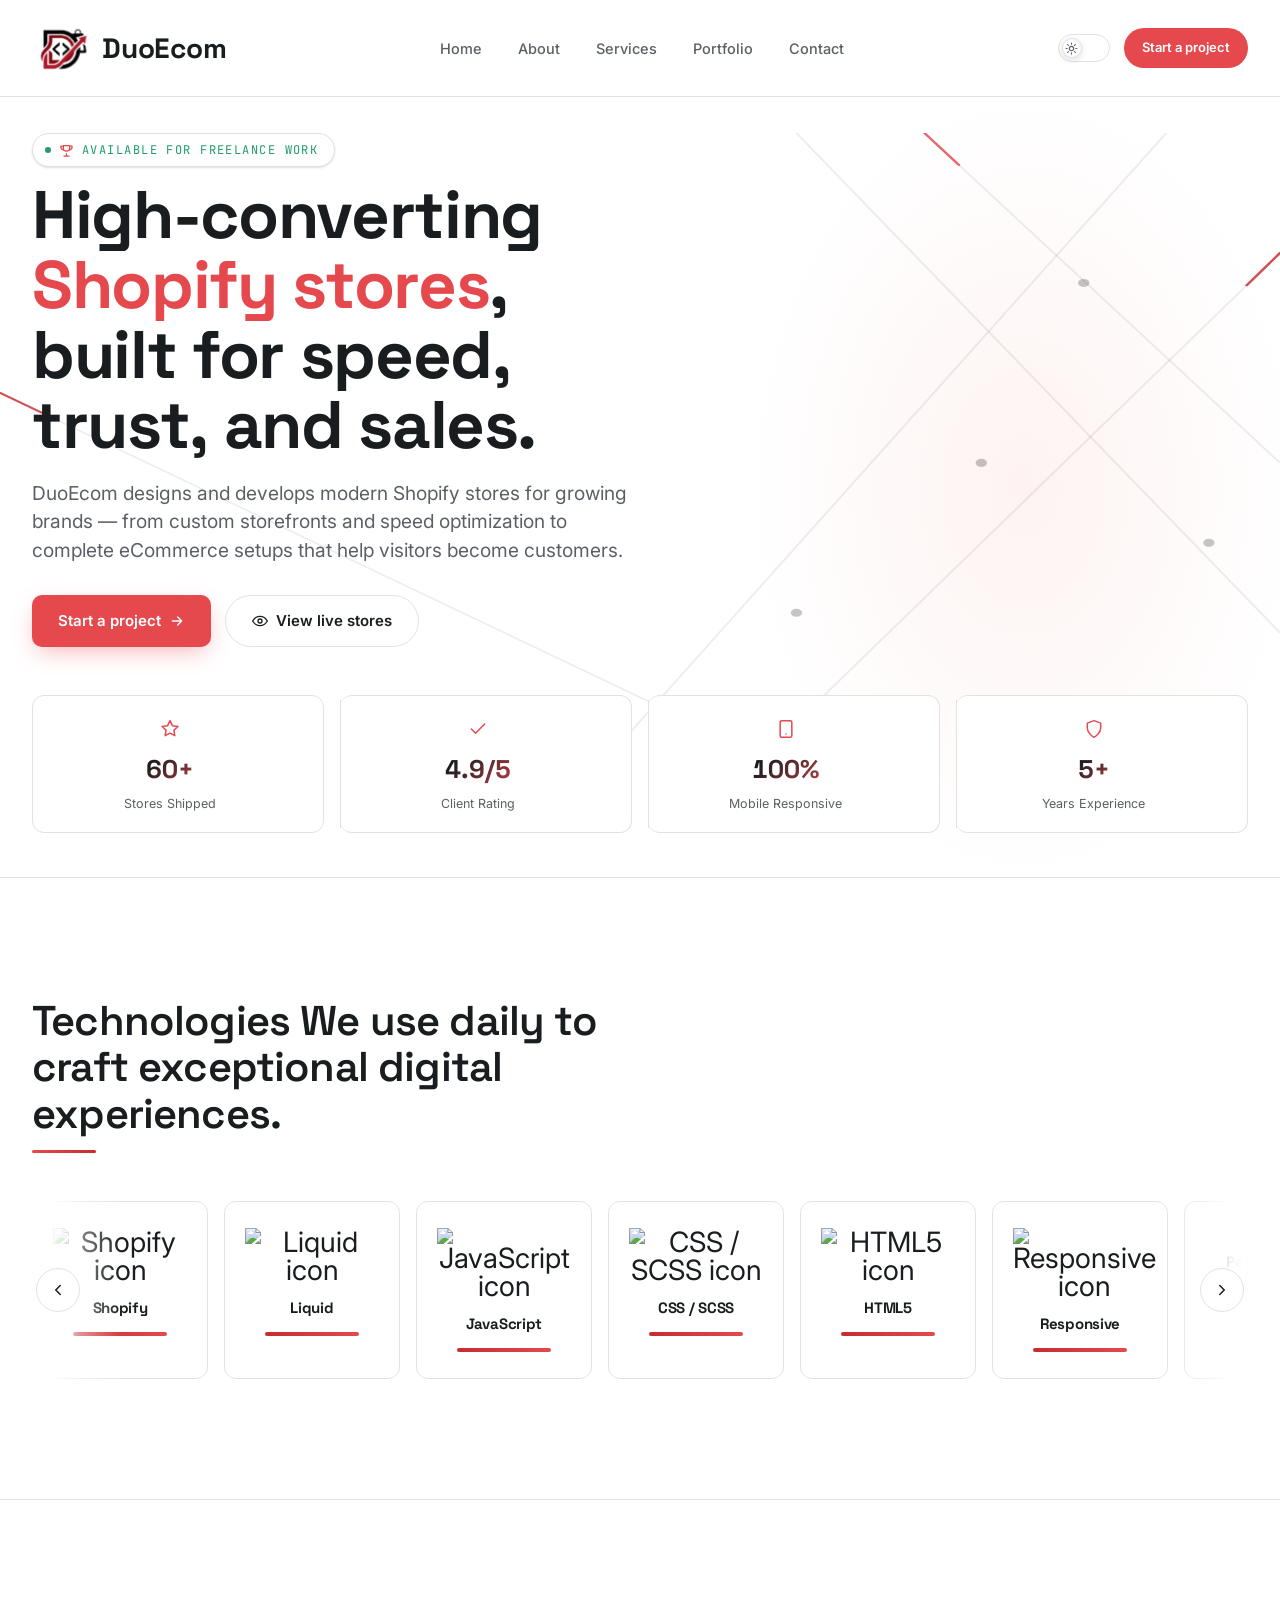
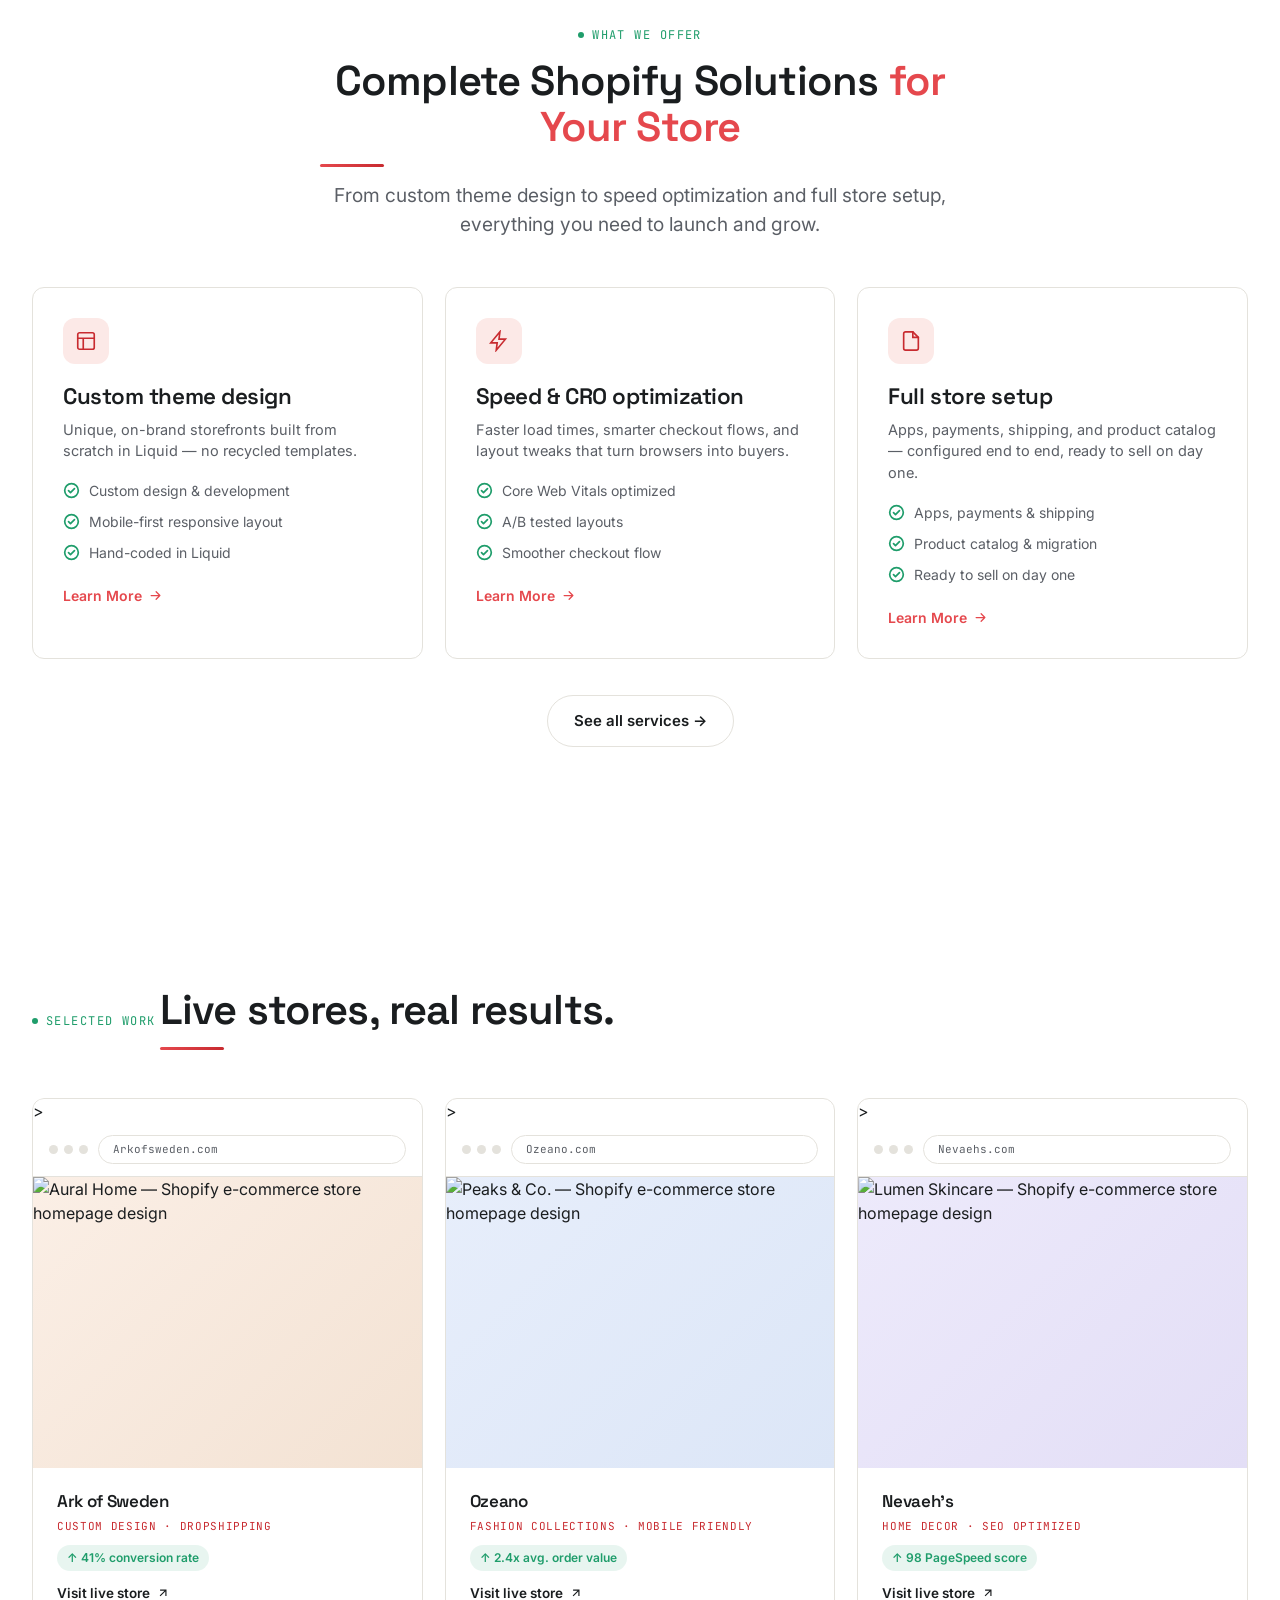
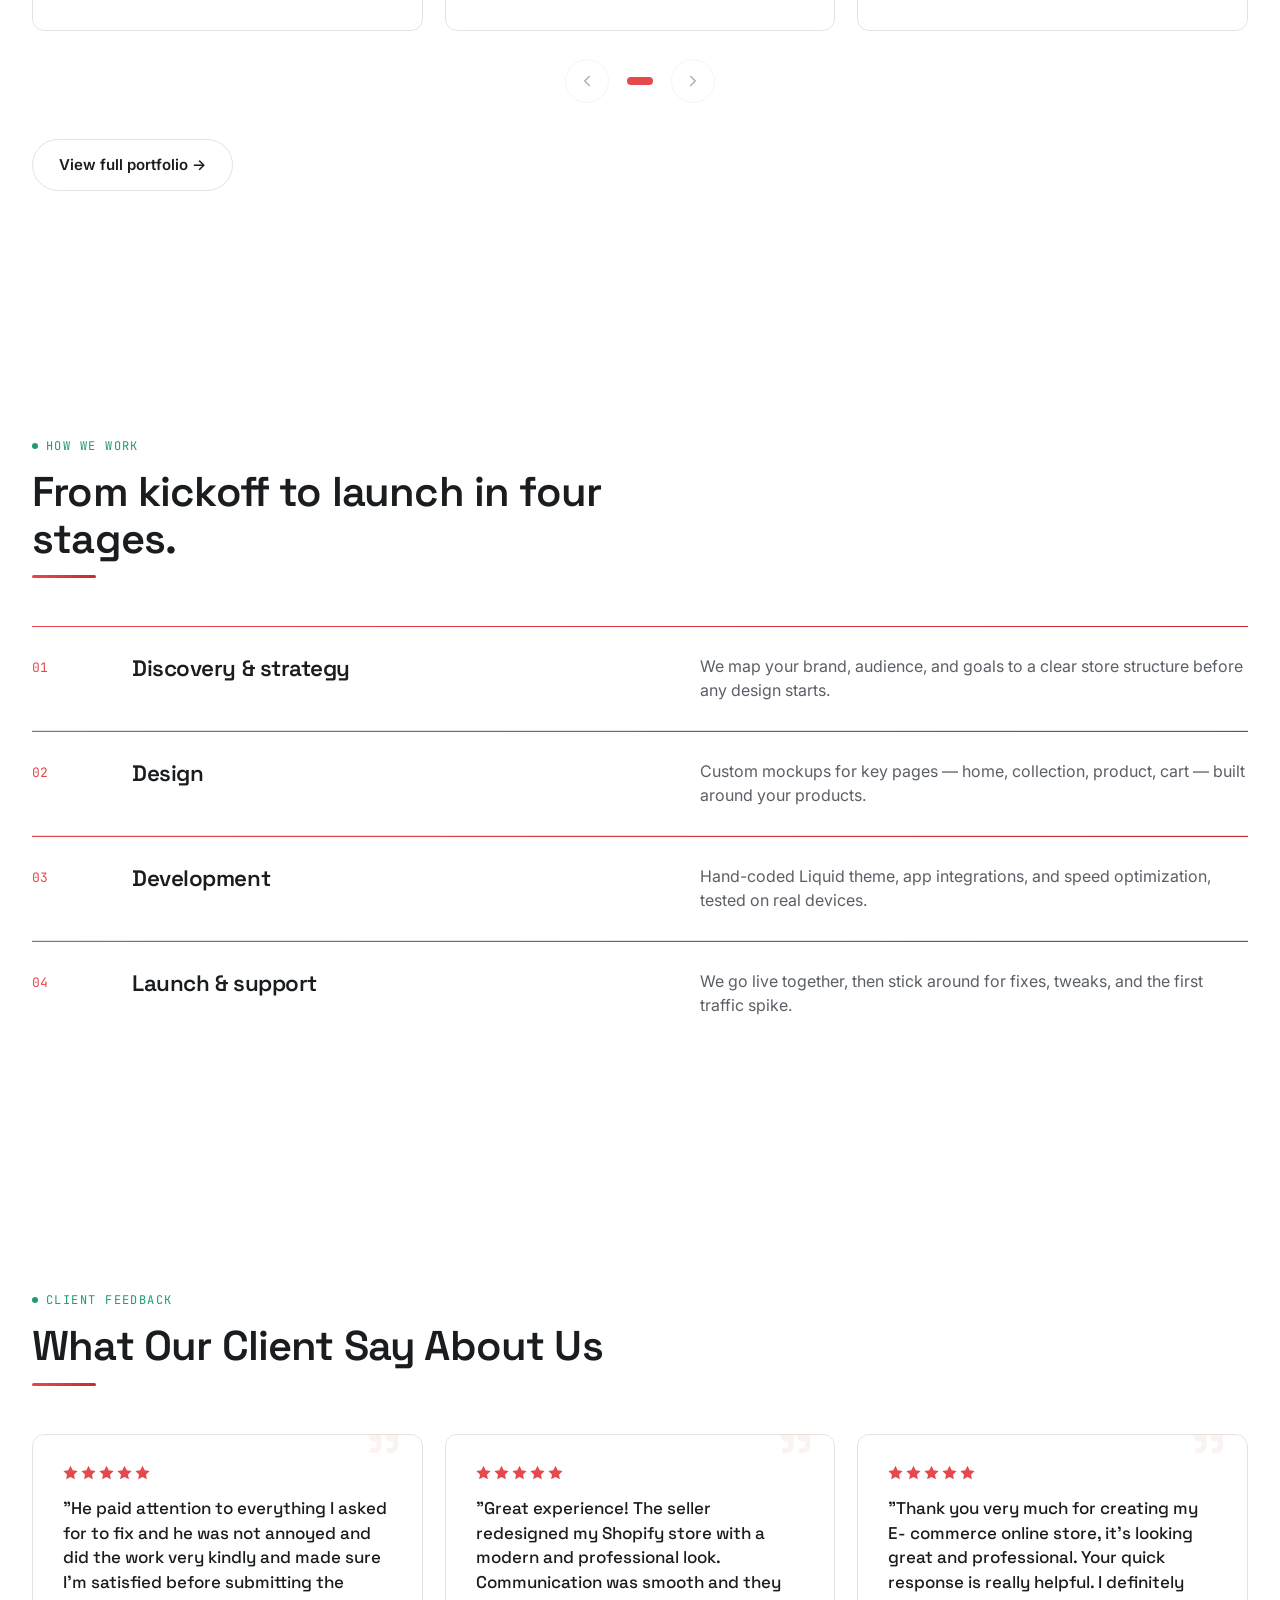
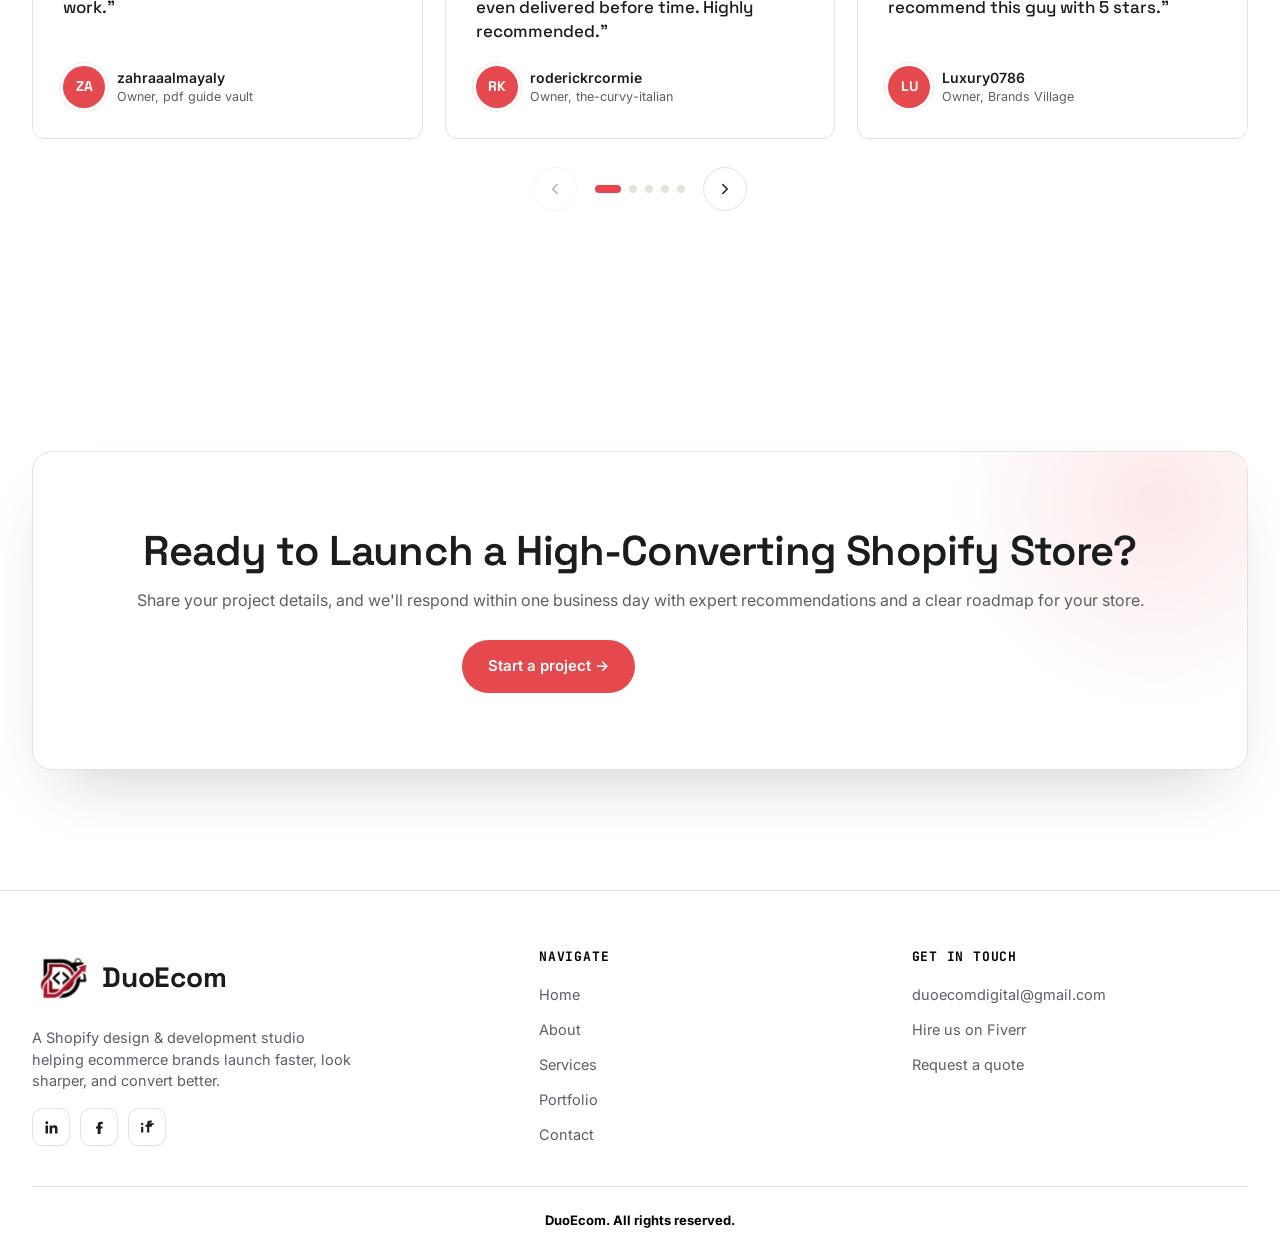
==== index.html @ fe4c4540 "first commit" ====
<!DOCTYPE html>
<html lang="en">
<head>
<meta charset="UTF-8">
<script>
(function(){
  try {
    var t = localStorage.getItem('duoecom-theme');
    if (t === 'dark') document.documentElement.setAttribute('data-theme', 'dark');
  } catch (e) {}
})();
</script>
<meta name="viewport" content="width=device-width, initial-scale=1.0">
<title>DuoEcom | Shopify Store Design &amp; Development Agency</title>
<meta name="description" content="DuoEcom is a Shopify design and development studio building high-converting ecommerce stores. Custom theme design, full store builds, migrations, and speed optimization for ambitious brands.">
<meta name="keywords" content="DuoEcom, Shopify agency, Shopify store design, Shopify development, Shopify theme design, Shopify experts, custom Shopify store, ecommerce web design">
<meta name="robots" content="index, follow">
<meta name="author" content="DuoEcom">
<link rel="canonical" href="https://duoecom.com/">

<!-- Open Graph / Facebook -->
<meta property="og:type" content="website">
<meta property="og:url" content="https://duoecom.com/">
<meta property="og:site_name" content="DuoEcom">
<meta property="og:title" content="DuoEcom | Shopify Store Design &amp; Development Agency">
<meta property="og:description" content="Custom Shopify theme design, full store builds, migrations, and speed optimization — DuoEcom builds Shopify stores that convert.">
<meta property="og:image" content="https://duoecom.com/images/og-cover.png">
<meta property="og:locale" content="en_US">

<!-- Twitter -->
<meta name="twitter:card" content="summary_large_image">
<meta name="twitter:title" content="DuoEcom | Shopify Store Design &amp; Development Agency">
<meta name="twitter:description" content="Custom Shopify theme design, full store builds, migrations, and speed optimization — DuoEcom builds Shopify stores that convert.">
<meta name="twitter:image" content="https://duoecom.com/images/og-cover.png">

<link rel="icon" type="image/png" href="./images/favicon.png">
<link rel="preconnect" href="https://fonts.googleapis.com">
<link href="https://fonts.googleapis.com/css2?family=Space+Grotesk:wght@500;600;700&family=Inter:wght@400;500;600;700&family=JetBrains+Mono:wght@400;500&display=swap" rel="stylesheet">
<link rel="stylesheet" href="./style.css">

<!-- Structured data: Organization -->
<script type="application/ld+json">
{
  "@context": "https://schema.org",
  "@type": "ProfessionalService",
  "name": "DuoEcom",
  "url": "https://duoecom.com/",
  "logo": "https://duoecom.com/images/logo1.png",
  "image": "https://duoecom.com/images/og-cover.png",
  "description": "DuoEcom is a Shopify design and development studio building high-converting ecommerce stores — custom theme design, full store builds, migrations, and speed optimization.",
  "email": "hello@duoecom.com",
  "sameAs": [
    "https://linkedin.com",
    "https://facebook.com",
    "https://fiverr.com"
  ],
  "areaServed": "Worldwide",
  "serviceType": ["Shopify theme design", "Shopify development", "Ecommerce store setup", "Shopify migration", "Conversion rate optimization"]
}
</script>
<script type="application/ld+json">
{
  "@context": "https://schema.org",
  "@type": "WebSite",
  "name": "DuoEcom",
  "url": "https://duoecom.com/"
}
</script>
</head>
<body>

<div class="scroll-progress" aria-hidden="true"></div>

<header class="site-header">
  <nav class="nav container navbar">
    <a href="index.html" class="logo">
    <img src="./images/logo1.png" alt="DuoEcom Logo" class="logo-light">
    <img src="./images/logo2.png" alt="DuoEcom Logo" class="logo-dark">
    <span>DuoEcom</span></a>
    <ul class="nav-links">
      <li><a href="index.html">Home</a></li>
      <li><a href="./pages/about.html">About</a></li>
      <li><a href="./pages/services.html">Services</a></li>
      <li><a href="./pages/portfolio.html">Portfolio</a></li>
      <li><a href="./pages/contact.html">Contact</a></li>
    </ul>
    <div class="nav-right">
      <button class="theme-toggle" aria-label="Toggle dark mode" aria-pressed="false">
        <span class="knob">
          <svg class="icon-sun" viewBox="0 0 24 24" fill="none" stroke="currentColor" stroke-width="2" stroke-linecap="round"><circle cx="12" cy="12" r="4"/><path d="M12 2v2M12 20v2M4.93 4.93l1.41 1.41M17.66 17.66l1.41 1.41M2 12h2M20 12h2M6.34 17.66l-1.41 1.41M19.07 4.93l-1.41 1.41"/></svg>
          <svg class="icon-moon" viewBox="0 0 24 24" fill="none" stroke="currentColor" stroke-width="2" stroke-linecap="round" stroke-linejoin="round"><path d="M21 12.79A9 9 0 1 1 11.21 3 7 7 0 0 0 21 12.79z"/></svg>
        </span>
      </button>
      <a href="./pages/contact.html" class="btn btn-accent btn-sm nav-cta">Start a project</a>
      <button class="nav-toggle" aria-label="Toggle menu" aria-expanded="false">
        <span></span><span></span><span></span>
      </button>
    </div>
  </nav>
</header>

<div class="mobile-menu">
  <ul>
    <li><a href="index.html">Home</a></li>
    <li><a href="./pages/about.html">About</a></li>
    <li><a href="./pages/services.html">Services</a></li>
    <li><a href="./pages/portfolio.html">Portfolio</a></li>
    <li><a href="./pages/contact.html">Contact</a></li>
  </ul>
  <a href="./pages/contact.html" class="btn btn-accent mm-cta">Start a project</a>
  <!-- <button class="theme-toggle-mobile" aria-label="Toggle dark mode" aria-pressed="false"> -->
    <!-- <svg class="icon-sun" viewBox="0 0 24 24" fill="none" stroke="currentColor" stroke-width="2" stroke-linecap="round" width="18" height="18"><circle cx="12" cy="12" r="4"/><path d="M12 2v2M12 20v2M4.93 4.93l1.41 1.41M17.66 17.66l1.41 1.41M2 12h2M20 12h2M6.34 17.66l-1.41 1.41M19.07 4.93l-1.41 1.41"/></svg> -->
    <!-- <svg class="icon-moon" viewBox="0 0 24 24" fill="none" stroke="currentColor" stroke-width="2" stroke-linecap="round" stroke-linejoin="round" width="18" height="18" style="display:none;"><path d="M21 12.79A9 9 0 1 1 11.21 3 7 7 0 0 0 21 12.79z"/></svg> -->
    <!-- <span>Dark mode</span> -->
  <!-- </button> -->
</div>

<main>

  <!-- ============ HERO ============ -->
  <section class="hero hero-center-reveal">
    <div class="hero-premium">
    <div class="hero-spotlight" aria-hidden="true"></div>
    <div class="container hero-inner">
      <div class="hero-network" aria-hidden="true">
        <svg viewBox="0 0 900 700" preserveAspectRatio="none">
          <!-- static faint grid lines -->
          <line class="net-line" x1="650" y1="0"   x2="900" y2="330" />
          <line class="net-line" x1="900" y1="120" x2="480" y2="700" />
          <line class="net-line" x1="380" y1="700" x2="820" y2="0" />
          <line class="net-line" x1="0"   y1="260" x2="650" y2="700" />
          <line class="net-line" x1="900" y1="500" x2="560" y2="0" />

          <!-- dots at a few intersections -->
          <circle class="net-dot" cx="762" cy="150" r="4" />
          <circle class="net-dot" cx="690" cy="330" r="4" />
          <circle class="net-dot" cx="560" cy="480" r="4" />
          <circle class="net-dot" cx="850" cy="410" r="4" />

          <!-- animated "running" lights, one per line -->
          <line class="net-flow net-flow-1" x1="650" y1="0"   x2="900" y2="330" />
          <line class="net-flow net-flow-2" x1="900" y1="120" x2="480" y2="700" />
          <line class="net-flow net-flow-3" x1="380" y1="700" x2="820" y2="0" />
          <line class="net-flow net-flow-4" x1="0"   y1="260" x2="650" y2="700" />
        </svg>
      </div>

      <div class="hero-grid">
        <div>
          <p class="eyebrow hero-badge hero-badge-v2">
            <svg viewBox="0 0 24 24" fill="none" stroke="var(--accent)" stroke-width="2" stroke-linecap="round" stroke-linejoin="round" width="15" height="15"><path d="M8 21h8M12 17v4M7 4h10v4a5 5 0 0 1-10 0V4z"/><path d="M7 5H4a1 1 0 0 0-1 1c0 2.5 1.5 4.5 4 4.9M17 5h3a1 1 0 0 1 1 1c0 2.5-1.5 4.5-4 4.9"/></svg>
            Available for freelance work
          </p>
          <h1 class="hero-title">High-converting <em style="font-style:normal; color:var(--accent);">Shopify stores</em>,<br>built for speed, trust, and sales.</h1>
          <p class="lead hero-description" style="margin-top:18px;">DuoEcom designs and develops modern Shopify stores for growing brands — from custom storefronts and speed optimization to complete eCommerce setups that help visitors become customers.</p>
          <div class="hero-actions hero-btns">
            <a
             href="./pages/contact.html" class="btn btn-accent btn-glow">Start a project
              <svg viewBox="0 0 24 24" fill="none" stroke="currentColor" stroke-width="2" stroke-linecap="round" stroke-linejoin="round" width="16" height="16"><path d="M5 12h14M13 6l6 6-6 6"/></svg>
            </a>
            <a
             href="./pages/portfolio.html" class="btn btn-pill-outline">
              <svg viewBox="0 0 24 24" fill="none" stroke="currentColor" stroke-width="2" stroke-linecap="round" stroke-linejoin="round" width="16" height="16"><path d="M1 12s4-7 11-7 11 7 11 7-4 7-11 7-11-7-11-7z"/><circle cx="12" cy="12" r="3"/></svg>
              View live stores
            </a>
          </div>
        </div>
      </div>

      <div class="hero-stats hero-stats-cards">
        <div class="hero-stat stat-card">
          <span class="stat-icon"><svg viewBox="0 0 24 24" fill="none" stroke="var(--accent)" stroke-width="1.8" stroke-linecap="round" stroke-linejoin="round"><path d="M12 2l2.9 6 6.6.9-4.8 4.6 1.1 6.5L12 17l-5.8 3 1.1-6.5L2.5 8.9l6.6-.9z"/></svg></span>
          <span class="num">60+</span><span class="label">Stores Shipped</span>
        </div>
        <div class="hero-stat stat-card">
          <span class="stat-icon"><svg viewBox="0 0 24 24" fill="none" stroke="var(--accent)" stroke-width="1.8" stroke-linecap="round" stroke-linejoin="round"><path d="M20 6L9 17l-5-5"/></svg></span>
          <span class="num">4.9/5</span><span class="label">Client Rating</span>
        </div>
        <div class="hero-stat stat-card">
          <span class="stat-icon"><svg viewBox="0 0 24 24" fill="none" stroke="var(--accent)" stroke-width="1.8" stroke-linecap="round" stroke-linejoin="round"><rect x="5" y="2" width="14" height="20" rx="2"/><path d="M12 18h.01"/></svg></span>
          <span class="num">100%</span><span class="label">Mobile Responsive</span>
        </div>
        <div class="hero-stat stat-card">
          <span class="stat-icon"><svg viewBox="0 0 24 24" fill="none" stroke="var(--accent)" stroke-width="1.8" stroke-linecap="round" stroke-linejoin="round"><path d="M12 22s8-4.5 8-11V5l-8-3-8 3v6c0 6.5 8 11 8 11z"/></svg></span>
          <span class="num">5+</span><span class="label">Years Experience</span>
        </div>
      </div>
    </div>
  </section>

  <!-- ============ TECH STACK ============ -->
  <section class="section container"
  >
    <div class="section-head reveal reveal-down">
      <h2>Technologies We use daily to craft exceptional digital experiences.</h2>
    </div>

    <div class="tech-marquee reveal" data-marquee>
      <div class="tech-marquee-fade tech-marquee-fade-left" aria-hidden="true"></div>
      <div class="tech-marquee-fade tech-marquee-fade-right" aria-hidden="true"></div>
      <button class="carousel-arrow tech-marquee-arrow tech-marquee-arrow-prev" data-marquee-prev type="button" aria-label="Scroll technologies left">
        <svg viewBox="0 0 24 24" fill="none" stroke="currentColor" stroke-width="2" stroke-linecap="round" stroke-linejoin="round"><path d="M15 18l-6-6 6-6"/></svg>
      </button>
      <button class="carousel-arrow tech-marquee-arrow tech-marquee-arrow-next" data-marquee-next type="button" aria-label="Scroll technologies right">
        <svg viewBox="0 0 24 24" fill="none" stroke="currentColor" stroke-width="2" stroke-linecap="round" stroke-linejoin="round"><path d="M9 18l6-6-6-6"/></svg>
      </button>
      <div class="tech-marquee-scroll" data-marquee-scroll>
      <div class="tech-marquee-track">
        <div class="tech-card">
          <div class="tech-icon">
            <img src="./images/shopify.png" alt="Shopify icon" loading="lazy">
          </div>
          <h3>Shopify</h3>
          <div class="tech-bar"></div>
        </div>
        <div class="tech-card">
          <div class="tech-icon">
            <img src="./images/liquid.png" alt="Liquid icon" loading="lazy">
          </div>
          <h3>Liquid</h3>
          <div class="tech-bar"></div>
        </div>
        <div class="tech-card">
          <div class="tech-icon">
            <img src="./images/js.png" alt="JavaScript icon" loading="lazy">
          </div>
          <h3>JavaScript</h3>
          <div class="tech-bar"></div>
        </div>
        <div class="tech-card">
          <div class="tech-icon">
            <img src="./images/css.png" alt="CSS / SCSS icon" loading="lazy">
          </div>
          <h3>CSS / SCSS</h3>
          <div class="tech-bar"></div>
        </div>
        <div class="tech-card">
          <div class="tech-icon">
            <img src="./images/html.png" alt="HTML5 icon" loading="lazy">
          </div>
          <h3>HTML5</h3>
          <div class="tech-bar"></div>
        </div>
        <div class="tech-card">
          <div class="tech-icon">
            <img src="./images/res.png" alt="Responsive icon" loading="lazy">
          </div>
          <h3>Responsive</h3>
          <div class="tech-bar"></div>
        </div>
        <div class="tech-card">
          <div class="tech-icon">
            <img src="./images/per.png" alt="Performance icon" loading="lazy">
          </div>
          <h3>Performance</h3>
          <div class="tech-bar"></div>
        </div>
        <div class="tech-card">
          <div class="tech-icon">
            <img src="./images/ui.png" alt="UX Design icon" loading="lazy">
          </div>
          <h3>UX Design</h3>
          <div class="tech-bar"></div>
        </div>
      </div>
      <div class="tech-marquee-track" aria-hidden="true">
        <div class="tech-card">
          <div class="tech-icon">
            <img src="./images/shopify.png" alt="" loading="lazy">
          </div>
          <h3>Shopify</h3>
          <div class="tech-bar"></div>
        </div>
        <div class="tech-card">
          <div class="tech-icon">
            <img src="./images/liquid.png" alt="" loading="lazy">
          </div>
          <h3>Liquid</h3>
          <div class="tech-bar"></div>
        </div>
        <div class="tech-card">
          <div class="tech-icon">
            <img src="./images/js.png" alt="" loading="lazy">
          </div>
          <h3>JavaScript</h3>
          <div class="tech-bar"></div>
        </div>
        <div class="tech-card">
          <div class="tech-icon">
            <img src="./images/css.png" alt="" loading="lazy">
          </div>
          <h3>CSS / SCSS</h3>
          <div class="tech-bar"></div>
        </div>
        <div class="tech-card">
          <div class="tech-icon">
            <img src="./images/html.png" alt="" loading="lazy">
          </div>
          <h3>HTML5</h3>
          <div class="tech-bar"></div>
        </div>
        <div class="tech-card">
          <div class="tech-icon">
            <img src="./images/res.png" alt="" loading="lazy">
          </div>
          <h3>Responsive</h3>
          <div class="tech-bar"></div>
        </div>
        <div class="tech-card">
          <div class="tech-icon">
            <img src="./images/per.png" alt="" loading="lazy">
          </div>
          <h3>Performance</h3>
          <div class="tech-bar"></div>
        </div>
        <div class="tech-card">
          <div class="tech-icon">
            <img src="./images/ui.png" alt="" loading="lazy">
          </div>
          <h3>UX Design</h3>
          <div class="tech-bar"></div>
        </div>
      </div>
      </div>
    </div>
  </section>

  <hr class="divider container">

  <!-- ============ WHAT WE OFFER ============ -->
  <section class="section container offer-section">
    <div class="section-head center reveal">
      <p class="eyebrow" style="justify-content:center;">What we offer</p>
      <h2>Complete Shopify Solutions <span style="color:var(--accent);">for Your Store</span></h2>
      <p class="lead" style="margin:14px auto 0;">From custom theme design to speed optimization and full store setup, everything you need to launch and grow.</p>
    </div>

    <div class="offer-grid">
      <div class="card offer-card reveal" style="--i:0">
        <div class="service-icon">
          <svg viewBox="0 0 24 24" fill="none" stroke-width="1.8" stroke-linecap="round"><rect x="3" y="3" width="18" height="18" rx="2"/><path d="M3 9h18M9 21V9"/></svg>
        </div>
        <h3>Custom theme design</h3>
        <p style="margin-top:8px; font-size:14.5px;">Unique, on-brand storefronts built from scratch in Liquid — no recycled templates.</p>
        <ul class="offer-checklist">
          <li><svg viewBox="0 0 20 20" fill="none" stroke="var(--success)" stroke-width="2" stroke-linecap="round" stroke-linejoin="round"><circle cx="10" cy="10" r="8"/><path d="M6.5 10.2l2.3 2.3 4.7-4.8"/></svg>Custom design &amp; development</li>
          <li><svg viewBox="0 0 20 20" fill="none" stroke="var(--success)" stroke-width="2" stroke-linecap="round" stroke-linejoin="round"><circle cx="10" cy="10" r="8"/><path d="M6.5 10.2l2.3 2.3 4.7-4.8"/></svg>Mobile-first responsive layout</li>
          <li><svg viewBox="0 0 20 20" fill="none" stroke="var(--success)" stroke-width="2" stroke-linecap="round" stroke-linejoin="round"><circle cx="10" cy="10" r="8"/><path d="M6.5 10.2l2.3 2.3 4.7-4.8"/></svg>Hand-coded in Liquid</li>
        </ul>
        <a href="./pages/services.html" class="offer-link">Learn More
          <svg viewBox="0 0 24 24" fill="none" stroke="currentColor" stroke-width="2" stroke-linecap="round" stroke-linejoin="round" width="15" height="15"><path d="M5 12h14M13 6l6 6-6 6"/></svg>
        </a>
      </div>

      <div class="card offer-card reveal" style="--i:1">
        <div class="service-icon">
          <svg viewBox="0 0 24 24" fill="none" stroke-width="1.8" stroke-linecap="round"><path d="M13 2L3 14h7l-1 8 10-12h-7l1-8z"/></svg>
        </div>
        <h3>Speed &amp; CRO optimization</h3>
        <p style="margin-top:8px; font-size:14.5px;">Faster load times, smarter checkout flows, and layout tweaks that turn browsers into buyers.</p>
        <ul class="offer-checklist">
          <li><svg viewBox="0 0 20 20" fill="none" stroke="var(--success)" stroke-width="2" stroke-linecap="round" stroke-linejoin="round"><circle cx="10" cy="10" r="8"/><path d="M6.5 10.2l2.3 2.3 4.7-4.8"/></svg>Core Web Vitals optimized</li>
          <li><svg viewBox="0 0 20 20" fill="none" stroke="var(--success)" stroke-width="2" stroke-linecap="round" stroke-linejoin="round"><circle cx="10" cy="10" r="8"/><path d="M6.5 10.2l2.3 2.3 4.7-4.8"/></svg>A/B tested layouts</li>
          <li><svg viewBox="0 0 20 20" fill="none" stroke="var(--success)" stroke-width="2" stroke-linecap="round" stroke-linejoin="round"><circle cx="10" cy="10" r="8"/><path d="M6.5 10.2l2.3 2.3 4.7-4.8"/></svg>Smoother checkout flow</li>
        </ul>
        <a href="./pages/services.html" class="offer-link">Learn More
          <svg viewBox="0 0 24 24" fill="none" stroke="currentColor" stroke-width="2" stroke-linecap="round" stroke-linejoin="round" width="15" height="15"><path d="M5 12h14M13 6l6 6-6 6"/></svg>
        </a>
      </div>

      <div class="card offer-card reveal" style="--i:2">
        <div class="service-icon">
          <svg viewBox="0 0 24 24" fill="none" stroke-width="1.8" stroke-linecap="round"><path d="M14 2H6a2 2 0 0 0-2 2v16a2 2 0 0 0 2 2h12a2 2 0 0 0 2-2V8z"/><path d="M14 2v6h6"/></svg>
        </div>
        <h3>Full store setup</h3>
        <p style="margin-top:8px; font-size:14.5px;">Apps, payments, shipping, and product catalog — configured end to end, ready to sell on day one.</p>
        <ul class="offer-checklist">
          <li><svg viewBox="0 0 20 20" fill="none" stroke="var(--success)" stroke-width="2" stroke-linecap="round" stroke-linejoin="round"><circle cx="10" cy="10" r="8"/><path d="M6.5 10.2l2.3 2.3 4.7-4.8"/></svg>Apps, payments &amp; shipping</li>
          <li><svg viewBox="0 0 20 20" fill="none" stroke="var(--success)" stroke-width="2" stroke-linecap="round" stroke-linejoin="round"><circle cx="10" cy="10" r="8"/><path d="M6.5 10.2l2.3 2.3 4.7-4.8"/></svg>Product catalog &amp; migration</li>
          <li><svg viewBox="0 0 20 20" fill="none" stroke="var(--success)" stroke-width="2" stroke-linecap="round" stroke-linejoin="round"><circle cx="10" cy="10" r="8"/><path d="M6.5 10.2l2.3 2.3 4.7-4.8"/></svg>Ready to sell on day one</li>
        </ul>
        <a href="./pages/services.html" class="offer-link">Learn More
          <svg viewBox="0 0 24 24" fill="none" stroke="currentColor" stroke-width="2" stroke-linecap="round" stroke-linejoin="round" width="15" height="15"><path d="M5 12h14M13 6l6 6-6 6"/></svg>
        </a>
      </div>
    </div>

    <div style="margin-top:36px; text-align:center;">
      <a href="./pages/services.html" class="btn btn-ghost">See all services →</a>
    </div>
  </section>

  <!-- ============ PORTFOLIO PREVIEW ============ -->
  <section class="section section-bg">
    <div class="container">
      <div class="section-head reveal">
        <p class="eyebrow">Selected work</p>
        <h2>Live stores, real results.</h2>
      </div>

      <div class="carousel" data-carousel>
        <div class="carousel-viewport" data-carousel-viewport>
          <div class="carousel-track" data-carousel-track>

            <div class="card portfolio-card carousel-slide reveal" style="--i:0">
            >
              <div class="store-frame">
                <div class="store-frame-bar">
                  <div class="store-frame-dots"><span></span><span></span><span></span></div>
                  <div class="store-frame-url">Arkofsweden.com</div>
                </div>
                <button type="button" class="store-frame-body reveal-img lightbox-trigger" style="background:linear-gradient(135deg,#FBEFE6,#F3E2D3);"
                  data-lightbox-src="./images/work1.png"
                  data-lightbox-title="Ark of Sweden"
                  data-lightbox-cat="Clothing store · Dropshipping"
                  data-lightbox-chip="↑ 41% conversion rate"
                  aria-label="Open Arkofsweden store preview">
                  <img src="./images/work1.jpg" alt="Aural Home — Shopify e-commerce store homepage design" width="800" height="500" loading="lazy" />
                  <span class="lightbox-hint">
                    <svg viewBox="0 0 24 24" fill="none" stroke="currentColor" stroke-width="2" stroke-linecap="round" stroke-linejoin="round"><path d="M15 3h6v6M9 21H3v-6M21 3l-7 7M3 21l7-7"/></svg>
                  </span>
                </button>
              </div>
              <div class="portfolio-meta">
                <div class="row"><h3 style="font-size:17px;">Ark of Sweden</h3></div>
                <p class="cat">Custom Design · Dropshipping</p>
                <span class="result-chip">↑ 41% conversion rate</span><br>
                <a href="https://arkofsweden.com/" target="_blank" rel="noopener" class="portfolio-link">Visit live store <svg viewBox="0 0 24 24" fill="none" stroke="currentColor" stroke-width="2"><path d="M7 17L17 7M7 7h10v10"/></svg></a>
              </div>
            </div>

            <div class="card portfolio-card carousel-slide reveal" style="--i:1">
            >
              <div class="store-frame">
                <div class="store-frame-bar">
                  <div class="store-frame-dots"><span></span><span></span><span></span></div>
                  <div class="store-frame-url">Ozeano.com</div>
                </div>
                <button type="button" class="store-frame-body reveal-img lightbox-trigger" style="background:linear-gradient(135deg,#E7EEFB,#DCE6F7);"
                  data-lightbox-src="./images/work2.jpg"
                  data-lightbox-title="Ozeano"
                  data-lightbox-cat="Fashion Collection · Mobile Friendly"
                  data-lightbox-chip="↑ 2.4x avg. order value"
                  aria-label="Open Ozeano store preview">
                  <img src="./images/work2.jpg" alt="Peaks & Co. — Shopify e-commerce store homepage design" width="800" height="500" loading="lazy" />
                  <span class="lightbox-hint">
                    <svg viewBox="0 0 24 24" fill="none" stroke="currentColor" stroke-width="2" stroke-linecap="round" stroke-linejoin="round"><path d="M15 3h6v6M9 21H3v-6M21 3l-7 7M3 21l7-7"/></svg>
                  </span>
                </button>
              </div>
              <div class="portfolio-meta">
                <div class="row"><h3 style="font-size:17px;">Ozeano</h3></div>
                <p class="cat">Fashion Collections · Mobile Friendly</p>
                <span class="result-chip">↑ 2.4x avg. order value</span><br>
                <a href="https://ozeano.com.au/" target="_blank" rel="noopener" class="portfolio-link">Visit live store <svg viewBox="0 0 24 24" fill="none" stroke="currentColor" stroke-width="2"><path d="M7 17L17 7M7 7h10v10"/></svg></a>
              </div>
            </div>

            <div class="card portfolio-card carousel-slide reveal" style="--i:2">
            >
              <div class="store-frame">
                <div class="store-frame-bar">
                  <div class="store-frame-dots"><span></span><span></span><span></span></div>
                  <div class="store-frame-url">Nevaehs.com</div>
                </div>
                <button type="button" class="store-frame-body reveal-img lightbox-trigger" style="background:linear-gradient(135deg,#EDEAFB,#E3DEF6);"
                  data-lightbox-src="./images/work3.png"
                  data-lightbox-title="Nevaeh's"
                  data-lightbox-cat="Home decor · SEO Optimized"
                  data-lightbox-chip="↑ 98 PageSpeed score"
                  aria-label="Open nevaehs store preview">
                  <img src="./images/work3.jpg" alt="Lumen Skincare — Shopify e-commerce store homepage design" width="800" height="500" loading="lazy" />
                  <span class="lightbox-hint">
                    <svg viewBox="0 0 24 24" fill="none" stroke="currentColor" stroke-width="2" stroke-linecap="round" stroke-linejoin="round"><path d="M15 3h6v6M9 21H3v-6M21 3l-7 7M3 21l7-7"/></svg>
                  </span>
                </button>
              </div>
              <div class="portfolio-meta">
                <div class="row"><h3 style="font-size:17px;">Nevaeh's</h3></div>
                <p class="cat">Home decor · SEO Optimized</p>
                <span class="result-chip">↑ 98 PageSpeed score</span><br>
                <a href="https://nevaehsclosetpremiumoutlet.com/" target="_blank" rel="noopener" class="portfolio-link">Visit live store <svg viewBox="0 0 24 24" fill="none" stroke="currentColor" stroke-width="2"><path d="M7 17L17 7M7 7h10v10"/></svg></a>
              </div>
            </div>

          </div>
        </div>

        <div class="carousel-controls">
          <button class="carousel-arrow" data-carousel-prev type="button" aria-label="Previous store">
            <svg viewBox="0 0 24 24" fill="none" stroke="currentColor" stroke-width="2" stroke-linecap="round" stroke-linejoin="round"><path d="M15 18l-6-6 6-6"/></svg>
          </button>
          <div class="carousel-dots" data-carousel-dots></div>
          <button class="carousel-arrow" data-carousel-next type="button" aria-label="Next store">
            <svg viewBox="0 0 24 24" fill="none" stroke="currentColor" stroke-width="2" stroke-linecap="round" stroke-linejoin="round"><path d="M9 18l6-6-6-6"/></svg>
          </button>
        </div>
      </div>

      <div style="margin-top:36px;">
        <a href="./pages/portfolio.html" class="btn btn-ghost">View full portfolio →</a>
      </div>
    </div>
  </section>

  <!-- ============ PROCESS ============ -->
  <section class="section container">
    <div class="section-head reveal">
      <p class="eyebrow">How we work</p>
      <h2>From kickoff to launch in four stages.</h2>
    </div>
    <div class="process-list reveal-group">
      <div class="process-step reveal reveal-left" style="--i:0">
        <span class="process-num">01</span>
        <h3>Discovery &amp; strategy</h3>
        <p>We map your brand, audience, and goals to a clear store structure before any design starts.</p>
      </div>
      <div class="process-step reveal reveal-right" style="--i:1">
        <span class="process-num">02</span>
        <h3>Design</h3>
        <p>Custom mockups for key pages — home, collection, product, cart — built around your products.</p>
      </div>
      <div class="process-step reveal reveal-left" style="--i:2">
        <span class="process-num">03</span>
        <h3>Development</h3>
        <p>Hand-coded Liquid theme, app integrations, and speed optimization, tested on real devices.</p>
      </div>
      <div class="process-step reveal reveal-right" style="--i:3">
        <span class="process-num">04</span>
        <h3>Launch &amp; support</h3>
        <p>We go live together, then stick around for fixes, tweaks, and the first traffic spike.</p>
      </div>
    </div>
  </section>

  <!-- ============ TESTIMONIALS ============ -->
  <section class="section section-bg">
    <div class="container">
      <div class="section-head reveal reveal-down">
        <p class="eyebrow">Client feedback</p>
        <h2>What Our Client Say About Us</h2>
      </div>

      <div class="carousel testimonial-carousel" data-carousel>
        <div class="carousel-viewport" data-carousel-viewport>
          <div class="carousel-track" data-carousel-track>

            <div class="card testimonial-card carousel-slide reveal" style="--i:0"
            >
              <div>
                <div class="stars">
                  <svg viewBox="0 0 20 20"><path d="M10 1l2.9 6 6.6.9-4.8 4.6 1.1 6.5L10 16l-5.8 3 1.1-6.5L.5 7.9l6.6-.9z"/></svg>
                  <svg viewBox="0 0 20 20"><path d="M10 1l2.9 6 6.6.9-4.8 4.6 1.1 6.5L10 16l-5.8 3 1.1-6.5L.5 7.9l6.6-.9z"/></svg>
                  <svg viewBox="0 0 20 20"><path d="M10 1l2.9 6 6.6.9-4.8 4.6 1.1 6.5L10 16l-5.8 3 1.1-6.5L.5 7.9l6.6-.9z"/></svg>
                  <svg viewBox="0 0 20 20"><path d="M10 1l2.9 6 6.6.9-4.8 4.6 1.1 6.5L10 16l-5.8 3 1.1-6.5L.5 7.9l6.6-.9z"/></svg>
                  <svg viewBox="0 0 20 20"><path d="M10 1l2.9 6 6.6.9-4.8 4.6 1.1 6.5L10 16l-5.8 3 1.1-6.5L.5 7.9l6.6-.9z"/></svg>
                </div>
                <p class="testimonial-quote">"He paid attention to everything I asked for to fix and he was not annoyed and did the work very kindly and made sure I’m satisfied before submitting the work."</p>
              </div>
              <div class="testimonial-person">
                <div class="avatar">ZA</div>
                <div><div class="name">zahraaalmayaly</div><div class="role">Owner, pdf guide vault</div></div>
              </div>
            </div>

            <div class="card testimonial-card carousel-slide reveal" style="--i:1"
            >
              <div>
                <div class="stars">
                  <svg viewBox="0 0 20 20"><path d="M10 1l2.9 6 6.6.9-4.8 4.6 1.1 6.5L10 16l-5.8 3 1.1-6.5L.5 7.9l6.6-.9z"/></svg>
                  <svg viewBox="0 0 20 20"><path d="M10 1l2.9 6 6.6.9-4.8 4.6 1.1 6.5L10 16l-5.8 3 1.1-6.5L.5 7.9l6.6-.9z"/></svg>
                  <svg viewBox="0 0 20 20"><path d="M10 1l2.9 6 6.6.9-4.8 4.6 1.1 6.5L10 16l-5.8 3 1.1-6.5L.5 7.9l6.6-.9z"/></svg>
                  <svg viewBox="0 0 20 20"><path d="M10 1l2.9 6 6.6.9-4.8 4.6 1.1 6.5L10 16l-5.8 3 1.1-6.5L.5 7.9l6.6-.9z"/></svg>
                  <svg viewBox="0 0 20 20"><path d="M10 1l2.9 6 6.6.9-4.8 4.6 1.1 6.5L10 16l-5.8 3 1.1-6.5L.5 7.9l6.6-.9z"/></svg>
                </div>
                <p class="testimonial-quote">"Great experience! The seller redesigned my Shopify store with a modern and professional look. Communication was smooth and they even delivered before time. Highly recommended."</p>
              </div>
              <div class="testimonial-person">
                <div class="avatar">RK</div>
                <div><div class="name">roderickrcormie</div><div class="role">Owner, the-curvy-italian</div></div>
              </div>
            </div>

            <div class="card testimonial-card carousel-slide reveal" style="--i:2"
            >
              <div>
                <div class="stars">
                  <svg viewBox="0 0 20 20"><path d="M10 1l2.9 6 6.6.9-4.8 4.6 1.1 6.5L10 16l-5.8 3 1.1-6.5L.5 7.9l6.6-.9z"/></svg>
                  <svg viewBox="0 0 20 20"><path d="M10 1l2.9 6 6.6.9-4.8 4.6 1.1 6.5L10 16l-5.8 3 1.1-6.5L.5 7.9l6.6-.9z"/></svg>
                  <svg viewBox="0 0 20 20"><path d="M10 1l2.9 6 6.6.9-4.8 4.6 1.1 6.5L10 16l-5.8 3 1.1-6.5L.5 7.9l6.6-.9z"/></svg>
                  <svg viewBox="0 0 20 20"><path d="M10 1l2.9 6 6.6.9-4.8 4.6 1.1 6.5L10 16l-5.8 3 1.1-6.5L.5 7.9l6.6-.9z"/></svg>
                  <svg viewBox="0 0 20 20"><path d="M10 1l2.9 6 6.6.9-4.8 4.6 1.1 6.5L10 16l-5.8 3 1.1-6.5L.5 7.9l6.6-.9z"/></svg>
                </div>
                <p class="testimonial-quote">"Thank you very much for creating my E- commerce online store, it’s looking great and professional. Your quick response is really helpful. I definitely recommend this guy with 5 stars."</p>
              </div>
              <div class="testimonial-person">
                <div class="avatar">LU</div>
                <div><div class="name">Luxury0786</div><div class="role">Owner, Brands Village</div></div>
              </div>
            </div>

            <div class="card testimonial-card carousel-slide reveal" style="--i:3">
              <div>
                <div class="stars">
                  <svg viewBox="0 0 20 20"><path d="M10 1l2.9 6 6.6.9-4.8 4.6 1.1 6.5L10 16l-5.8 3 1.1-6.5L.5 7.9l6.6-.9z"/></svg>
                  <svg viewBox="0 0 20 20"><path d="M10 1l2.9 6 6.6.9-4.8 4.6 1.1 6.5L10 16l-5.8 3 1.1-6.5L.5 7.9l6.6-.9z"/></svg>
                  <svg viewBox="0 0 20 20"><path d="M10 1l2.9 6 6.6.9-4.8 4.6 1.1 6.5L10 16l-5.8 3 1.1-6.5L.5 7.9l6.6-.9z"/></svg>
                  <svg viewBox="0 0 20 20"><path d="M10 1l2.9 6 6.6.9-4.8 4.6 1.1 6.5L10 16l-5.8 3 1.1-6.5L.5 7.9l6.6-.9z"/></svg>
                  <svg viewBox="0 0 20 20"><path d="M10 1l2.9 6 6.6.9-4.8 4.6 1.1 6.5L10 16l-5.8 3 1.1-6.5L.5 7.9l6.6-.9z"/></svg>
                </div>
                <p class="testimonial-quote">"Very professional and patient with all my revisions. The store looks exactly like the premium brands I was trying to compete with. Will definitely be back for the next project."</p>
              </div>
              <div class="testimonial-person">
                <div class="avatar">SM</div>
                <div><div class="name">sarah.mendes</div><div class="role">Owner, Coastal Home Co.</div></div>
              </div>
            </div>

            <div class="card testimonial-card carousel-slide reveal" style="--i:4">
              <div>
                <div class="stars">
                  <svg viewBox="0 0 20 20"><path d="M10 1l2.9 6 6.6.9-4.8 4.6 1.1 6.5L10 16l-5.8 3 1.1-6.5L.5 7.9l6.6-.9z"/></svg>
                  <svg viewBox="0 0 20 20"><path d="M10 1l2.9 6 6.6.9-4.8 4.6 1.1 6.5L10 16l-5.8 3 1.1-6.5L.5 7.9l6.6-.9z"/></svg>
                  <svg viewBox="0 0 20 20"><path d="M10 1l2.9 6 6.6.9-4.8 4.6 1.1 6.5L10 16l-5.8 3 1.1-6.5L.5 7.9l6.6-.9z"/></svg>
                  <svg viewBox="0 0 20 20"><path d="M10 1l2.9 6 6.6.9-4.8 4.6 1.1 6.5L10 16l-5.8 3 1.1-6.5L.5 7.9l6.6-.9z"/></svg>
                  <svg viewBox="0 0 20 20"><path d="M10 1l2.9 6 6.6.9-4.8 4.6 1.1 6.5L10 16l-5.8 3 1.1-6.5L.5 7.9l6.6-.9z"/></svg>
                </div>
                <p class="testimonial-quote">"Migrated our old theme to a custom build without losing any of our SEO rankings. Site speed improved a lot and checkout feels so much smoother now. Solid communication throughout."</p>
              </div>
              <div class="testimonial-person">
                <div class="avatar">DK</div>
                <div><div class="name">davidk_retail</div><div class="role">Founder, UrbanGear Supply</div></div>
              </div>
            </div>

            <div class="card testimonial-card carousel-slide reveal" style="--i:5">
              <div>
                <div class="stars">
                  <svg viewBox="0 0 20 20"><path d="M10 1l2.9 6 6.6.9-4.8 4.6 1.1 6.5L10 16l-5.8 3 1.1-6.5L.5 7.9l6.6-.9z"/></svg>
                  <svg viewBox="0 0 20 20"><path d="M10 1l2.9 6 6.6.9-4.8 4.6 1.1 6.5L10 16l-5.8 3 1.1-6.5L.5 7.9l6.6-.9z"/></svg>
                  <svg viewBox="0 0 20 20"><path d="M10 1l2.9 6 6.6.9-4.8 4.6 1.1 6.5L10 16l-5.8 3 1.1-6.5L.5 7.9l6.6-.9z"/></svg>
                  <svg viewBox="0 0 20 20"><path d="M10 1l2.9 6 6.6.9-4.8 4.6 1.1 6.5L10 16l-5.8 3 1.1-6.5L.5 7.9l6.6-.9z"/></svg>
                  <svg viewBox="0 0 20 20"><path d="M10 1l2.9 6 6.6.9-4.8 4.6 1.1 6.5L10 16l-5.8 3 1.1-6.5L.5 7.9l6.6-.9z"/></svg>
                </div>
                <p class="testimonial-quote">"First time working with a Shopify developer and it exceeded expectations. Clear updates at every step and delivered exactly what we discussed, on schedule. Highly recommend for any store redesign."</p>
              </div>
              <div class="testimonial-person">
                <div class="avatar">MH</div>
                <div><div class="name">mariah.hlt</div><div class="role">Owner, Bloom &amp; Wick</div></div>
              </div>
            </div>

            <div class="card testimonial-card carousel-slide reveal" style="--i:6">
              <div>
                <div class="stars">
                  <svg viewBox="0 0 20 20"><path d="M10 1l2.9 6 6.6.9-4.8 4.6 1.1 6.5L10 16l-5.8 3 1.1-6.5L.5 7.9l6.6-.9z"/></svg>
                  <svg viewBox="0 0 20 20"><path d="M10 1l2.9 6 6.6.9-4.8 4.6 1.1 6.5L10 16l-5.8 3 1.1-6.5L.5 7.9l6.6-.9z"/></svg>
                  <svg viewBox="0 0 20 20"><path d="M10 1l2.9 6 6.6.9-4.8 4.6 1.1 6.5L10 16l-5.8 3 1.1-6.5L.5 7.9l6.6-.9z"/></svg>
                  <svg viewBox="0 0 20 20"><path d="M10 1l2.9 6 6.6.9-4.8 4.6 1.1 6.5L10 16l-5.8 3 1.1-6.5L.5 7.9l6.6-.9z"/></svg>
                  <svg viewBox="0 0 20 20"><path d="M10 1l2.9 6 6.6.9-4.8 4.6 1.1 6.5L10 16l-5.8 3 1.1-6.5L.5 7.9l6.6-.9z"/></svg>
                </div>
                <p class="testimonial-quote">"Great attention to detail on mobile responsiveness, which our old store was really lacking. Sales from mobile traffic have visibly picked up since launch. Would hire again."</p>
              </div>
              <div class="testimonial-person">
                <div class="avatar">JT</div>
                <div><div class="name">jtan.commerce</div><div class="role">Owner, Nordic Kitchenware</div></div>
              </div>
            </div>

          </div>
        </div>

        <div class="carousel-controls">
          <button class="carousel-arrow" data-carousel-prev type="button" aria-label="Previous testimonial">
            <svg viewBox="0 0 24 24" fill="none" stroke="currentColor" stroke-width="2" stroke-linecap="round" stroke-linejoin="round"><path d="M15 18l-6-6 6-6"/></svg>
          </button>
          <div class="carousel-dots" data-carousel-dots></div>
          <button class="carousel-arrow" data-carousel-next type="button" aria-label="Next testimonial">
            <svg viewBox="0 0 24 24" fill="none" stroke="currentColor" stroke-width="2" stroke-linecap="round" stroke-linejoin="round"><path d="M9 18l6-6-6-6"/></svg>
          </button>
        </div>
      </div>
    </div>
  </section>

  <!-- ============ CTA ============ -->
  <section class="section container">
    <div class="cta-band reveal reveal-down">
      <h2>Ready to Launch a High-Converting Shopify Store?</h2>
      <p>Share your project details, and we'll respond within one business day with expert recommendations and a clear roadmap for your store.</p>
      <div class="btn-row">
        <a
        href="./pages/contact.html" class="btn btn-accent">Start a project →</a>
        <a
         href="./pages/portfolio.html" class="btn btn-ghost" style="border-color:rgba(255,255,255,.3); color:#fff;">View live stores</a>
      </div>
    </div>
  </section>

</main>

<footer class="site-footer">
  <div class="container"
  >
    <div class="footer-top">
      <div class="footer-brand">
      <a href="index.html" class="logo">
    <img src="./images/logo1.png" alt="DuoEcom Logo" class="logo-light">
    <img src="./images/logo2.png" alt="DuoEcom Logo" class="logo-dark">
    <span>DuoEcom</span></a>
        <p>A Shopify design &amp; development studio helping ecommerce brands launch faster, look sharper, and convert better.</p>
        <div class="social-row">
          <a href="https://www.linkedin.com/in/aliyan-yousaf/" target="_blank" rel="noopener" class="social-btn" aria-label="LinkedIn">
            <svg viewBox="0 0 24 24" fill="var(--ink)"><path d="M20.45 20.45h-3.56v-5.57c0-1.33-.02-3.04-1.85-3.04-1.85 0-2.14 1.45-2.14 2.94v5.67H9.34V9h3.41v1.56h.05c.48-.9 1.64-1.85 3.38-1.85 3.61 0 4.28 2.38 4.28 5.47v6.27zM5.34 7.43a2.07 2.07 0 1 1 0-4.14 2.07 2.07 0 0 1 0 4.14zM7.12 20.45H3.56V9h3.56v11.45z"/></svg>
          </a>
          <a href="https://facebook.com" target="_blank" rel="noopener" class="social-btn" aria-label="Facebook">
            <svg viewBox="0 0 24 24" fill="var(--ink)"><path d="M13.5 21v-7.5h2.5l.5-3h-3V8.5c0-.87.24-1.5 1.5-1.5h1.6V4.2C15.8 4.1 14.7 4 13.5 4 11 4 9.5 5.5 9.5 8.2v2.3H7v3h2.5V21h4z"/></svg>
          </a>
          <a href="https://www.fiverr.com/aliyanyy77" target="_blank" rel="noopener" class="social-btn" aria-label="Fiverr">
            <svg viewBox="0 0 24 24" fill="var(--ink)"><path d="M21 8h-6V6.5A1.5 1.5 0 0 1 16.5 5H18V2h-2.2A4.3 4.3 0 0 0 11.5 6.3V8H9v3h2.5v8h3v-8H18l.7-3h-3.7V6.5A.5.5 0 0 1 15.5 6H17v0h4zM3 11h3v8H3z"/><circle cx="4.5" cy="7" r="1.7"/></svg>
          </a>
        </div>
      </div>
      <div class="footer-col">
        <h4 class="navig">Navigate</h4>
        <ul>
          <li><a href="index.html">Home</a></li>
          <li><a href="./pages/about.html">About</a></li>
          <li><a href="./pages/services.html">Services</a></li>
          <li><a href="./pages/portfolio.html">Portfolio</a></li>
          <li><a href="./pages/contact.html">Contact</a></li>
        </ul>
      </div>
      <div class="footer-col">
        <h4 class="navigg">Get in touch</h4>
        <ul>
          <li><a href="mailto:duoecomdigital@gmail.com">duoecomdigital@gmail.com</a></li>
          <li><a href="https://www.fiverr.com/aliyanyy77" target="_blank" rel="noopener">Hire us on Fiverr</a></li>
          <li><a href="./pages/contact.html">Request a quote</a></li>
        </ul>
      </div>
    </div>
    <div class="footer-bottom">
      <span class="rights">DuoEcom. All rights reserved.</span>
      <!-- <span>Build by Aliyan.</span> -->
    </div>
  </div>
</footer>

<!-- ============ PORTFOLIO LIGHTBOX ============ -->
<div class="lightbox" data-lightbox aria-hidden="true">
  <div class="lightbox-backdrop" data-lightbox-close></div>
  <div class="lightbox-dialog" role="dialog" aria-modal="true" aria-label="Store preview">
    <button type="button" class="lightbox-close" data-lightbox-close aria-label="Close preview">
      <svg viewBox="0 0 24 24" fill="none" stroke="currentColor" stroke-width="2" stroke-linecap="round" stroke-linejoin="round"><path d="M18 6L6 18M6 6l12 12"/></svg>
    </button>
    <div class="lightbox-media">
      <img data-lightbox-img src="" alt="">
    </div>
    <div class="lightbox-info">
      <h3 data-lightbox-title></h3>
      <p class="cat" data-lightbox-cat></p>
      <span class="result-chip" data-lightbox-chip></span>
    </div>
  </div>
</div>

<script src="https://cdnjs.cloudflare.com/ajax/libs/gsap/3.12.5/gsap.min.js" defer></script>
<script src="https://cdnjs.cloudflare.com/ajax/libs/gsap/3.12.5/ScrollTrigger.min.js" defer></script>
<script src="main.js" defer></script>
</body>
</html>
---- style.css ----
/* ==========================================================================
   DuoEcom — Shopify Design & Development Agency
   Design tokens
   ========================================================================== */
:root {
  /* Color — light (default) */
  --bg:           #ffffff;
  --bg-soft:      #FFFFFF;
  --surface:      #FFFFFF;
  --accent-tint:  #FCE9E7;
  --ink:          #1A1D1F;
  --ink-soft:     #5B5F66;
  --line:         #E4E2DC;
  --accent:       #E5484D;
  --accent-dark:  #C82B30;
  --accent-ink:   #FFFFFF;
  --success:      #1F9D6B;
  --shadow-soft:  rgba(26,29,31,.14);
  --shadow-strong: rgba(26,29,31,.22);

  /* Hero network graphic — theme-aware line/dot colors */
  --net-line-color: rgba(26,29,31,.08);
  --net-dot-color:  rgba(26,29,31,.25);

  /* Type */
  --font-display: "Space Grotesk", "Helvetica Neue", Arial, sans-serif;
  --font-body:    "Inter", "Helvetica Neue", Arial, sans-serif;
  --font-mono:    "JetBrains Mono", "Courier New", monospace;

  /* Scale */
  --container: 1180px;
  --radius-sm: 6px;
  --radius-md: 12px;
  --radius-lg: 20px;

  /* Motion */
  --ease: cubic-bezier(.16,.84,.44,1);
  --ease-spring: cubic-bezier(.34,1.56,.64,1);
}

/* Dark theme overrides */
[data-theme="dark"] {
  --bg:           #14161A;
  --bg-soft:      #1B1E23;
  --surface:      #1F2228;
  --accent-tint:  #3A2222;
  --ink:          #F2F1ED;
  --ink-soft:     #9A9DA4;
  --line:         #2D3038;
  --accent:       #FF6B6F;
  --accent-dark:  #FF9A9D;
  --accent-ink:   #14161A;
  --success:      #36C98C;
  --shadow-soft:  rgba(0,0,0,.45);
  --shadow-strong: rgba(0,0,0,.6);

  --net-line-color: rgba(255,255,255,.10);
  --net-dot-color:  rgba(255,255,255,.35);
}

[data-theme="dark"] .site-header { background: rgba(20,22,26,.82); }
[data-theme="dark"] .btn-primary { background: var(--accent); color: var(--accent-ink); }
[data-theme="dark"] .btn-primary:hover { background: var(--accent-dark); }
[data-theme="dark"] .logo-mark::after { border-color: var(--accent-ink); }
[data-theme="dark"] .social-btn svg { fill: var(--ink); }

* { margin: 0; padding: 0; box-sizing: border-box; }

html { scroll-behavior: smooth; }

body, .site-header, .card, .form-card, .contact-info-card, .store-frame,
.store-frame-bar, .store-frame-url, .btn-ghost, .field input, .field textarea,
.field select, .trust-pill, .tag, .skill-bar-track, .cta-band, .social-btn,
.faq-item, .filter-btn, .theme-toggle {
  transition: background .35s ease, color .35s ease, border-color .35s ease, box-shadow .35s ease;
}

@media (prefers-reduced-motion: reduce) {
  html { scroll-behavior: auto; }
  *, *::before, *::after {
    animation-duration: .001ms !important;
    animation-iteration-count: 1 !important;
    transition-duration: .001ms !important;
    scroll-behavior: auto !important;
  }
}

body {
  font-family: var(--font-body);
  background: var(--bg);
  color: var(--ink);
  -webkit-font-smoothing: antialiased;
  line-height: 1.5;
  overflow-x: hidden;
}

img, svg { display: block; max-width: 100%; }

a { color: inherit; text-decoration: none; }

ul { list-style: none; }

button { font-family: inherit; cursor: pointer; border: none; background: none; color: inherit; }

:focus-visible {
  outline: 2px solid var(--accent);
  outline-offset: 3px;
  border-radius: 4px;
}

.container {
  width: 100%;
  margin: 0 auto;
  padding: 0 20px;
}

@media (max-width: 380px) {
  .container { padding: 0 16px; }
}

@media (min-width: 768px) {
  .container { padding: 0 32px; }
}

.eyebrow {
  font-family: var(--font-mono);
  font-size: 12px;
  letter-spacing: .12em;
  text-transform: uppercase;
  color: var(--success);
  display: inline-flex;
  align-items: center;
  gap: 8px;
  margin-bottom: 14px;
}

.eyebrow::before {
  content: "";
  width: 6px;
  height: 6px;
  border-radius: 50%;
  background: var(--success);
  flex-shrink: 0;
  box-shadow: 0 0 0 0 rgba(31,157,107,.5);
  animation: eyebrow-pulse 2s ease-out infinite;
}

@keyframes eyebrow-pulse {
  0%   { box-shadow: 0 0 0 0 rgba(31,157,107,.5); }
  70%  { box-shadow: 0 0 0 6px rgba(31,157,107,0); }
  100% { box-shadow: 0 0 0 0 rgba(31,157,107,0); }
}

[data-theme="dark"] .eyebrow::before {
  animation-name: eyebrow-pulse-dark;
}

@keyframes eyebrow-pulse-dark {
  0%   { box-shadow: 0 0 0 0 rgba(54,201,140,.5); }
  70%  { box-shadow: 0 0 0 6px rgba(54,201,140,0); }
  100% { box-shadow: 0 0 0 0 rgba(54,201,140,0); }
}

h1, h2, h3, h4 {
  font-family: var(--font-display);
  letter-spacing: -0.02em;
  font-weight: 600;
  color: var(--ink);
}

h1 { font-size: clamp(2.2rem, 6vw, 4.2rem); line-height: 1.04; font-weight: 700; }
h2 { font-size: clamp(1.7rem, 4vw, 2.6rem); line-height: 1.12; }
h3 { font-size: clamp(1.15rem, 2.4vw, 1.4rem); line-height: 1.3; }

p { color: var(--ink-soft); }

.lead {
  font-size: clamp(1rem, 1.6vw, 1.2rem);
  color: var(--ink-soft);
  max-width: 60ch;
}

/* ==========================================================================
   Buttons
   ========================================================================== */
.btn {
  display: inline-flex;
  align-items: center;
  justify-content: center;
  gap: 8px;
  font-family: var(--font-body);
  font-weight: 600;
  font-size: 15px;
  padding: 14px 26px;
  border-radius: 999px;
  transition: transform .25s var(--ease), box-shadow .25s var(--ease), background .2s ease;
  white-space: nowrap;
}

.btn-primary {
  background: var(--ink);
  color: #fff;
}
.btn-primary:hover { transform: translateY(-2px); box-shadow: 0 10px 24px var(--shadow-strong); }

.btn-accent {
  background: var(--accent);
  color: #fff;
}
.btn-accent:hover { transform: translateY(-2px); box-shadow: 0 10px 24px rgba(229,72,77,.35); background: var(--accent-dark); }

.btn-ghost {
  background: transparent;
  color: var(--ink);
  border: 1.5px solid var(--line);
}
.btn-ghost:hover { border-color: var(--ink); transform: translateY(-2px); }

.btn-sm { padding: 10px 18px; font-size: 13px; }

/* Magnetic buttons — JS writes --mx/--my as the cursor approaches */
.btn {
  --mx: 0px;
  --my: 0px;
  transform: translate(var(--mx), var(--my));
}
.btn-accent:hover, .btn-ghost:hover, .btn-primary:hover {
  transform: translate(var(--mx), var(--my)) translateY(-2px);
}

/* ==========================================================================
   Header / Nav
   ========================================================================== */
.site-header {
  position: sticky;
  top: 0;
  z-index: 100;
  background: rgba(255, 255, 255, 0.82);
  backdrop-filter: blur(10px);
  border-bottom: 1px solid var(--line);
  transition: background .3s ease, box-shadow .3s ease, border-color .3s ease;
}

/* Glass state once the page has scrolled a little */
.site-header.is-scrolled {
  background: rgba(255, 255, 255, 0.92);
  box-shadow: 0 8px 30px var(--shadow-soft);
  border-bottom-color: transparent;
}
[data-theme="dark"] .site-header.is-scrolled { background: rgba(20,22,26,.92); }

.nav {
  display: flex;
  align-items: center;
  justify-content: space-between;
  padding-top: 18px;
  padding-bottom: 18px;
}

.logo {
  font-family: var(--font-display);
  font-weight: 700;
  font-size: 19px;
  letter-spacing: -0.01em;
  display: flex;
  align-items: center;
  gap: 9px;
}

.logo-mark {
  width: 28px;
  height: 28px;
  border-radius: 8px;
  background: var(--accent);
  position: relative;
  flex-shrink: 0;
}
.logo-mark::after {
  content: "";
  position: absolute;
  inset: 7px;
  border: 2px solid #fff;
  border-radius: 3px;
}

.nav-links {
  display: none;
  align-items: center;
  gap: 36px;
}

.nav-links a {
  font-size: 14.5px;
  font-weight: 500;
  color: var(--ink-soft);
  position: relative;
  padding: 4px 0;
  transition: color .2s ease;
}
.nav-links a:hover { color: var(--ink); }
.nav-links a.active { color: var(--ink); }
.nav-links a.active::after {
  content: "";
  position: absolute;
  left: 0; right: 0; bottom: -4px;
  height: 2px;
  background: var(--accent);
  border-radius: 2px;
}

/* Animated underline for all top-level nav links, not just .active */
.nav-links a::before {
  content: "";
  position: absolute;
  left: 0; right: 100%; bottom: -4px;
  height: 2px;
  background: var(--accent);
  border-radius: 2px;
  transition: right .3s var(--ease);
}
.nav-links a:hover::before { right: 0; }

.nav-cta { display: none; }

/* Theme toggle — desktop only in the header.
   Mobile already has its own toggle ("Dark mode") inside the slide-out menu,
   so showing this one too was a duplicate next to the hamburger/close icon. */
.theme-toggle { display: none; }

.nav-right {
  display: flex;
  align-items: center;
  gap: 14px;
}

.theme-toggle {
  position: relative;
  width: 52px;
  height: 28px;
  border-radius: 999px;
  background: var(--bg-soft);
  border: 1px solid var(--line);
  flex-shrink: 0;
  display: flex;
  align-items: center;
  padding: 3px;
}
.theme-toggle .knob {
  width: 20px;
  height: 20px;
  border-radius: 50%;
  background: var(--surface);
  border: 1px solid var(--line);
  display: flex;
  align-items: center;
  justify-content: center;
  transform: translateX(0);
  transition: transform .35s var(--ease), background .35s ease;
  box-shadow: 0 2px 6px var(--shadow-soft);
}
[data-theme="dark"] .theme-toggle .knob { transform: translateX(22px); background: var(--accent); border-color: var(--accent); }
.theme-toggle .knob svg {
  width: 13px;
  height: 13px;
  stroke: var(--ink-soft);
}
[data-theme="dark"] .theme-toggle .knob svg { stroke: var(--accent-ink); }
.theme-toggle .icon-sun { display: block; }
.theme-toggle .icon-moon { display: none; }
[data-theme="dark"] .theme-toggle .icon-sun { display: none; }
[data-theme="dark"] .theme-toggle .icon-moon { display: block; }

.theme-toggle-mobile {
  display: flex;
  align-items: center;
  gap: 10px;
  font-size: 14px;
  font-weight: 600;
  margin-top: 28px;
  padding-top: 20px;
  border-top: 1px solid var(--line);
}

.nav-toggle {
  display: flex;
  flex-direction: column;
  gap: 5px;
  padding: 8px;
  z-index: 110;
}
.nav-toggle span {
  width: 22px;
  height: 2px;
  background: var(--ink);
  border-radius: 2px;
  transition: transform .3s var(--ease), opacity .3s var(--ease);
}
.nav-toggle.open span:nth-child(1) { transform: translateY(7px) rotate(45deg); }
.nav-toggle.open span:nth-child(2) { opacity: 0; }
.nav-toggle.open span:nth-child(3) { transform: translateY(-7px) rotate(-45deg); }

.mobile-menu {
  position: fixed;
  inset: 0;
  top: 0;
  background: var(--bg);
  z-index: 99;
  display: flex;
  flex-direction: column;
  justify-content: center;
  padding: 32px;
  /* margin-top: -120px; */
  transform: translateY(-100%);
  transition: transform .4s var(--ease);
  opacity: 0;
}
.mobile-menu.open { transform: translateY(0); opacity: 1; }
.mobile-menu ul { display: flex; flex-direction: column; gap: 6px; }
.mobile-menu a {
  font-family: var(--font-display);
  font-size: 20px;
  font-weight: 600;
  padding: 14px 0;
  border-bottom: 1px solid var(--line);
  display: block;
}
.mobile-menu .mm-cta {
  margin-top: 28px;
  align-self: flex-start;
  font-size: 14px;
  padding: 11px 20px;
  border-radius: var(--radius-sm);
}

@media (min-width: 900px) {
  .nav-links { display: flex; }
  .nav-cta { display: inline-flex; }
  .nav-toggle { display: none; }
  .theme-toggle { display: flex; }
}

/* ==========================================================================
   Section spacing
   ========================================================================== */
.section { padding-top: 72px; padding-bottom: 72px; position: relative; }
.section-tight { padding-top: 48px; padding-bottom: 48px; }
@media (min-width: 900px) {
  .section { padding-top: 120px; padding-bottom: 120px; }
  .section-tight { padding-top: 72px; padding-bottom: 72px; }
}

.section-bg { background: var(--bg-soft); }
.section-ink {
  background: var(--ink);
  color: #fff;
}
.section-ink h2, .section-ink h3, .section-ink p { color: #fff; }
.section-ink .lead, .section-ink p { color: rgba(255,255,255,.68); }

.section-head { max-width: 640px; margin-bottom: 48px; }
.section-head.center { margin-left: auto; margin-right: auto; text-align: center; }

/* Soft connective fade so adjacent sections don't cut off abruptly */
.section-bg::before,
.section-bg::after {
  content: "";
  position: absolute;
  left: 0; right: 0;
  height: 64px;
  pointer-events: none;
  background: linear-gradient(180deg, var(--bg), transparent);
  z-index: 0;
}
.section-bg::before { top: 0; }
.section-bg::after { bottom: 0; transform: scaleY(-1); }

/* Keep the actual section content (eyebrow/heading/cards) above the
   decorative fade overlay above, so text like "Selected work" never
   gets dulled/hidden behind it — matches how the plain .section sections
   already render, since they have no fade overlay at all. */
.section-bg > .container {
  position: relative;
  z-index: 1;
}

/* ==========================================================================
   Hero
   ========================================================================== */
.hero {
  position: relative;
  padding-top: 56px;
  padding-bottom: 64px;
  overflow: hidden;
}
@media (min-width: 900px) { .hero { padding-top: 88px; padding-bottom: 100px; } }

/* Lightweight entrance — pure CSS, fires the instant the page paints.
   No JS/CDN dependency, so there is no flash-then-refade delay. */
@keyframes heroIn {
  from { opacity: 0; transform: translateY(14px); }
  to   { opacity: 1; transform: translateY(0); }
}
.hero .eyebrow,
.hero h1,
.hero .lead,
.hero-actions,
.hero-stats,
.hero .store-frame,
.hero .floating-tag {
  animation: heroIn .6s var(--ease) both;
}
.hero .eyebrow      { animation-delay: .02s; }
.hero h1            { animation-delay: .07s; }
.hero .lead          { animation-delay: .13s; }
.hero-actions        { animation-delay: .18s; }
.hero-stats          { animation-delay: .24s; }
.hero .store-frame   { animation-delay: .1s; }
.hero .floating-tag  { animation-delay: .4s; }

@media (prefers-reduced-motion: reduce) {
  .hero .eyebrow, .hero h1, .hero .lead, .hero-actions,
  .hero-stats, .hero .store-frame, .hero .floating-tag {
    animation: none;
  }
}

.hero-grid {
  display: grid;
  gap: 40px;
  align-items: center;
}
@media (min-width: 980px) {
  .hero-grid { grid-template-columns: 1.05fr .95fr; gap: 56px; }
}

.hero-actions {
  display: flex;
  flex-wrap: wrap;
  gap: 14px;
  margin-top: 30px;
}

.hero-stats {
  display: grid;
  grid-template-columns: repeat(2, 1fr);
  gap: 28px;
  margin-top: 48px;
  padding-top: 32px;
  border-top: 1px solid var(--line);
}
@media (min-width: 640px) {
  .hero-stats { grid-template-columns: repeat(4, 1fr); }
}
.hero-stat .num {
  font-family: var(--font-display);
  font-size: clamp(1.6rem, 3vw, 2.1rem);
  font-weight: 700;
  color: var(--ink);
  display: block;
  font-variant-numeric: tabular-nums;
}
.hero-stat .label {
  font-size: 12.5px;
  color: var(--ink-soft);
  font-family: var(--font-mono);
  letter-spacing: .03em;
}

/* Count-up reveal — number pops in slightly as it counts, premium touch */
.hero-stat {
  opacity: 0;
  transform: translateY(8px);
  transition: opacity .5s var(--ease), transform .5s var(--ease);
}
.hero-stat.in-view { opacity: 1; transform: translateY(0); }
.hero-stat:nth-child(1) { transition-delay: 0s; }
.hero-stat:nth-child(2) { transition-delay: .1s; }
.hero-stat:nth-child(3) { transition-delay: .2s; }
.hero-stat:nth-child(4) { transition-delay: .3s; }

@media (max-width: 480px) {
  .hero-stats { gap: 20px 26px; }
}

/* Browser/store chrome mockup — signature element */
.store-frame {
  background: var(--surface);
  border-radius: var(--radius-lg);
  border: 1px solid var(--line);
  box-shadow: 0 30px 60px -20px var(--shadow-strong);
  overflow: hidden;
  transform: rotate(-1deg);
}
.store-frame-bar {
  display: flex;
  align-items: center;
  gap: 10px;
  padding: 12px 16px;
  background: var(--bg-soft);
  border-bottom: 1px solid var(--line);
}
.store-frame-dots { display: flex; gap: 6px; }
.store-frame-dots span {
  width: 9px; height: 9px; border-radius: 50%; background: var(--line);
}
.store-frame-url {
  flex: 1;
  background: var(--surface);
  border: 1px solid var(--line);
  border-radius: 999px;
  font-family: var(--font-mono);
  font-size: 11px;
  color: var(--ink-soft);
  padding: 5px 14px;
  display: flex;
  align-items: center;
  gap: 6px;
  overflow: hidden;
  white-space: nowrap;
}
.store-frame-cart {
  width: 22px; height: 22px;
  border-radius: 50%;
  background: var(--accent-tint);
  display: flex;
  align-items: center;
  justify-content: center;
  flex-shrink: 0;
}
.store-frame-cart svg { width: 12px; height: 12px; }
.store-frame-body { aspect-ratio: 4/3; background: linear-gradient(135deg, var(--accent-tint), var(--bg-soft)); position: relative; overflow: hidden; }
.store-frame-body img { width: 100%; height: 100%; object-fit: cover; display: block; }

/* Portfolio images are buttons that open the lightbox — reset button
   chrome so they look identical to the plain div they replaced. */
button.store-frame-body {
  display: block;
  width: 100%;
  padding: 0;
  border: 0;
  text-align: inherit;
  font: inherit;
  cursor: zoom-in;
}
.lightbox-hint {
  position: absolute;
  top: 14px;
  right: 14px;
  width: 36px;
  height: 36px;
  border-radius: 50%;
  background: rgba(20,22,26,.55);
  backdrop-filter: blur(4px);
  display: flex;
  align-items: center;
  justify-content: center;
  opacity: 0;
  transform: scale(.8);
  transition: opacity .25s var(--ease), transform .25s var(--ease);
  pointer-events: none;
}
.lightbox-hint svg { width: 16px; height: 16px; stroke: #fff; }
.portfolio-card:hover .lightbox-hint,
.store-frame-body:focus-visible .lightbox-hint {
  opacity: 1;
  transform: scale(1);
}

.floating-tag {
  position: absolute;
  background: var(--surface);
  border: 1px solid var(--line);
  border-radius: var(--radius-md);
  padding: 8px 12px;
  box-shadow: 0 14px 30px var(--shadow-soft);
  display: flex;
  align-items: center;
  gap: 8px;
  font-size: 12px;
  font-weight: 600;
  white-space: nowrap;
  animation: float 5s ease-in-out infinite;
  max-width: calc(100% - 16px);
}
.floating-tag .dot { width: 8px; height: 8px; border-radius: 50%; background: var(--success); flex-shrink: 0; }
@keyframes float {
  0%, 100% { transform: translateY(0); }
  50% { transform: translateY(-8px); }
}

/* On small screens, keep floating tags safely inside the hero image column
   instead of bleeding past the edge (which caused clipped/cramped text) */
@media (max-width: 640px) {
  .floating-tag { font-size: 11px; padding: 7px 10px; gap: 6px; }
  .floating-tag[style*="right:-12px"],
  .floating-tag[style*="right: -12px"] { right: 4px !important; top: 8px !important; }
  .floating-tag[style*="left:-18px"],
  .floating-tag[style*="left: -18px"] { left: 4px !important; bottom: 8px !important; }
}

@media (min-width: 641px) {
  .floating-tag { font-size: 13px; padding: 10px 14px; gap: 10px; }
}

/* ==========================================================================
   Logo / trust strip
   ========================================================================== */
.trust-strip {
  display: flex;
  flex-wrap: wrap;
  gap: 14px;
  justify-content: center;
  align-items: center;
}
.trust-pill {
  font-family: var(--font-mono);
  font-size: 12px;
  letter-spacing: .04em;
  color: var(--ink-soft);
  border: 1px solid var(--line);
  border-radius: 999px;
  padding: 8px 16px;
  background: var(--surface);
  transition: transform .25s var(--ease), border-color .25s ease, color .25s ease;
}
.trust-pill:hover {
  transform: translateY(-3px);
  border-color: var(--accent);
  color: var(--ink);
}

/* ==========================================================================
   Cards: services / process / portfolio / testimonials
   ========================================================================== */
.grid {
  display: grid;
  gap: 22px;
}
@media (min-width: 700px) { .grid-2 { grid-template-columns: repeat(2, 1fr); } }
@media (min-width: 900px) { .grid-3 { grid-template-columns: repeat(3, 1fr); } }
@media (min-width: 980px) { .grid-4 { grid-template-columns: repeat(4, 1fr); } }

.card {
  background: var(--surface);
  border: 1px solid var(--line);
  border-radius: var(--radius-md);
  padding: 30px;
  transition: transform .3s var(--ease), box-shadow .3s var(--ease), border-color .3s ease;
  transform-style: preserve-3d;
  perspective: 900px;
}
.card:hover {
  box-shadow: 0 20px 40px -16px var(--shadow-soft);
  border-color: #d8d5cd;
}
[data-theme="dark"] .card:hover { border-color: #3a3e46; }

/* 3D tilt — JS writes --rx/--ry as the pointer moves across the card;
   falls back to the simple translateY hover above when JS/motion is off. */
.card[data-tilt] {
  --rx: 0deg;
  --ry: 0deg;
  transform: translateY(0) rotateX(var(--rx)) rotateY(var(--ry));
}
.card[data-tilt]:hover { transform: translateY(-4px) rotateX(var(--rx)) rotateY(var(--ry)); }

.service-icon {
  width: 46px;
  height: 46px;
  border-radius: 12px;
  background: var(--accent-tint);
  display: flex;
  align-items: center;
  justify-content: center;
  margin-bottom: 18px;
}
.service-icon svg { width: 22px; height: 22px; stroke: var(--accent-dark); }

.service-tags {
  display: flex;
  flex-wrap: wrap;
  gap: 8px;
  margin-top: 16px;
}
.tag {
  font-family: var(--font-mono);
  font-size: 11px;
  color: var(--ink-soft);
  background: var(--bg-soft);
  border: 1px solid var(--line);
  border-radius: 999px;
  padding: 4px 10px;
}

/* Process steps */
.process-list { display: flex; flex-direction: column; }
.process-step {
  display: grid;
  grid-template-columns: auto 1fr;
  gap: 20px;
  padding: 28px 0;
  border-top: 1px solid var(--line);
  transition: padding-left .35s var(--ease), background .35s ease;
}
.process-step:first-child { border-top: none; }
.process-step:hover { padding-left: 8px; }
.process-num {
  font-family: var(--font-mono);
  font-size: 13px;
  color: var(--accent);
  padding-top: 4px;
  transition: text-shadow .3s ease;
}
.process-step:hover .process-num { text-shadow: 0 0 14px rgba(229,72,77,.5); }
@media (max-width: 699px) {
  .process-step {
    grid-template-columns: 1fr;
    text-align: center;
  }
  .process-step p {
    text-align: left;
  }
}
@media (min-width: 700px) {
  .process-step { grid-template-columns: 80px 1fr 1fr; align-items: start; }
}

/* Portfolio */
.portfolio-card { padding: 0; overflow: hidden; }
.portfolio-card .store-frame { transform: none; border-radius: 0; border: none; box-shadow: none; }
.portfolio-card .store-frame-body { transition: transform .5s var(--ease); }
.portfolio-card:hover .store-frame-body { transform: scale(1.04); }
.portfolio-card .store-frame-body img { transition: transform .5s var(--ease); }
.portfolio-meta { padding: 22px 24px 26px; }
.portfolio-meta .row {
  display: flex;
  justify-content: space-between;
  align-items: baseline;
  margin-bottom: 6px;
}
.portfolio-meta .cat {
  font-family: var(--font-mono);
  font-size: 11px;
  color: var(--accent-dark);
  text-transform: uppercase;
  letter-spacing: .06em;
}
.portfolio-link {
  display: inline-flex;
  align-items: center;
  gap: 6px;
  font-size: 13.5px;
  font-weight: 600;
  margin-top: 12px;
  color: var(--ink);
}
.portfolio-link svg { width: 14px; height: 14px; transition: transform .2s var(--ease); }
.portfolio-link:hover svg { transform: translate(3px,-3px); }

.result-chip {
  display: inline-flex;
  align-items: center;
  gap: 6px;
  font-size: 12px;
  font-weight: 600;
  color: var(--success);
  background: rgba(31,157,107,.1);
  border-radius: 999px;
  padding: 4px 10px;
  margin-top: 10px;
}

/* Image "uncover" reveal — starts partially masked, opens as it scrolls into view.
   Applied via the .reveal-img class (see portfolio images). */
.reveal-img {
  position: relative;
  overflow: hidden;
}
.reveal-img img {
  clip-path: inset(0 0 45% 0);
  transform: scale(1.1);
  transition: clip-path 1.1s var(--ease), transform 1.2s var(--ease);
}
.reveal-img.in-view img {
  clip-path: inset(0 0 0 0);
  transform: scale(1);
}
@media (prefers-reduced-motion: reduce) {
  .reveal-img img { clip-path: inset(0); transform: none; transition: none; }
}

/* Testimonials */
.testimonial-card {
  display: flex;
  flex-direction: column;
  justify-content: space-between;
}
.testimonial-card .stars svg { transition: transform .25s var(--ease); }
.testimonial-card:hover .stars svg { transform: scale(1.08); }
.testimonial-card:hover .stars svg:nth-child(2) { transition-delay: .03s; }
.testimonial-card:hover .stars svg:nth-child(3) { transition-delay: .06s; }
.testimonial-card:hover .stars svg:nth-child(4) { transition-delay: .09s; }
.testimonial-card:hover .stars svg:nth-child(5) { transition-delay: .12s; }
.stars { display: flex; gap: 3px; margin-bottom: 16px; }
.stars svg { width: 15px; height: 15px; fill: var(--accent); }
.testimonial-quote {
  font-family: var(--font-display);
  font-size: 17px;
  font-weight: 500;
  color: var(--ink);
  line-height: 1.45;
  margin-bottom: 22px;
}
.testimonial-person { display: flex; align-items: center; gap: 12px; }
.avatar {
  width: 42px; height: 42px;
  border-radius: 50%;
  background: var(--accent);
  color: #fff;
  display: flex;
  align-items: center;
  justify-content: center;
  font-family: var(--font-display);
  font-weight: 700;
  font-size: 14px;
  flex-shrink: 0;
  transition: transform .3s var(--ease-spring);
}
.testimonial-card:hover .avatar { transform: scale(1.08) rotate(-4deg); }
.testimonial-person .name { font-size: 14px; font-weight: 600; color: var(--ink); }
.testimonial-person .role { font-size: 12.5px; color: var(--ink-soft); }

/* ==========================================================================
   CTA band
   Theme-aware: light mode gets a light surface card, dark mode gets the
   dark ink card with the red radial glow.
   ========================================================================== */
.cta-band {
  background: var(--surface);
  border: 1px solid var(--line);
  border-radius: var(--radius-lg);
  padding: 52px 28px;
  text-align: center;
  position: relative;
  overflow: hidden;
}
.cta-band::before {
  content: "";
  position: absolute;
  width: 420px; height: 420px;
  background: radial-gradient(circle, rgba(229,72,77,.5), transparent 70%);
  top: -160px; right: -120px;
  opacity: .25;
  transition: opacity .35s ease;
  transform: translate(var(--cta-glow-x, 0px), var(--cta-glow-y, 0px));
  will-change: transform;
}
.cta-band h2, .cta-band p { color: var(--ink); position: relative; z-index: 1; }
.cta-band p { color: var(--ink-soft); margin: 14px auto 28px; }
.cta-band .btn-row { display: flex; gap: 14px; justify-content: center; flex-wrap: wrap; position: relative; z-index: 1; }

.cta-band .btn-ghost { border-color: var(--line); color: var(--ink); }

[data-theme="dark"] .cta-band { background: var(--dark-bg); border: none; }
[data-theme="dark"] .cta-band h2, [data-theme="dark"] .cta-band p { color: #fff; }
[data-theme="dark"] .cta-band p { color: rgba(255,255,255,.65); }
[data-theme="dark"] .cta-band::before { opacity: .5; }
[data-theme="dark"] .cta-band .btn-ghost { border-color: rgba(255,255,255,.3); color: #fff; }

@media (min-width: 900px) { .cta-band { padding: 76px 40px; } }

/* ==========================================================================
   Footer
   ========================================================================== */
.site-footer {
  border-top: 1px solid var(--line);
  padding: 56px 0 28px;
}
.footer-top {
  display: grid;
  gap: 36px;
  margin-bottom: 40px;
}
@media (min-width: 800px) {
  .footer-top { grid-template-columns: 1.4fr 1fr 1fr; }
}
.footer-brand p { margin-top: 14px; max-width: 320px; font-size: 14.5px; }
.footer-col h4 { font-size: 13px; font-family: var(--font-mono); text-transform: uppercase; letter-spacing: .06em; color: var(--ink-soft); margin-bottom: 16px; font-weight: 500; }
.footer-col ul { display: flex; flex-direction: column; gap: 11px; }
.footer-col a { font-size: 14.5px; color: var(--ink-soft); transition: color .2s ease; }
.footer-col a:hover { color: var(--accent-dark); }

.social-row { display: flex; gap: 10px; margin-top: 16px; }
.social-btn {
  width: 38px; height: 38px;
  border-radius: 10px;
  border: 1px solid var(--line);
  display: flex;
  align-items: center;
  justify-content: center;
  transition: border-color .2s ease, transform .2s var(--ease), background .2s ease;
}
.social-btn svg { width: 17px; height: 17px; }
.social-btn:hover { border-color: var(--accent); background: var(--accent-tint); transform: translateY(-2px); }

.footer-bottom {
  display: flex;
  font-weight: bold;
  flex-wrap: wrap;
  gap: 12px;
  justify-content: center;
  align-items: center;
  padding-top: 24px;
  border-top: 1px solid var(--line);
  font-size: 13px;
  color: #000000;
}

/* ==========================================================================
   Page header (for non-home pages)
   ========================================================================== */
.page-head {
  padding-top: 48px;
  padding-bottom: 8px;
}
@media (min-width: 900px) { .page-head { padding-top: 64px; padding-bottom: 8px; } }
.breadcrumb {
  font-family: var(--font-mono);
  font-size: 12.5px;
  color: var(--ink-soft);
  margin-bottom: 18px;
}
.breadcrumb .sep { margin: 0 6px; opacity: .5; }
.breadcrumb .here { color: var(--accent-dark); }

/* ==========================================================================
   Forms (contact page)
   ========================================================================== */
.form-card {
  background: var(--surface);
  border: 1px solid var(--line);
  border-radius: var(--radius-lg);
  padding: 32px;
}
@media (min-width: 700px) { .form-card { padding: 44px; } }
.field { margin-bottom: 20px; }
.field label {
  display: block;
  font-size: 13px;
  font-weight: 600;
  margin-bottom: 8px;
}
.field input, .field textarea, .field select {
  width: 100%;
  font-family: var(--font-body);
  font-size: 15px;
  padding: 13px 16px;
  border: 1.5px solid var(--line);
  border-radius: var(--radius-sm);
  background: var(--bg);
  color: var(--ink);
  transition: border-color .2s ease, background .2s ease;
}
.field input:focus, .field textarea:focus, .field select:focus {
  border-color: var(--accent);
  background: var(--surface);
  outline: none;
}
.field textarea { resize: vertical; min-height: 120px; }
.field-row { display: grid; gap: 20px; }
@media (min-width: 600px) { .field-row { grid-template-columns: 1fr 1fr; } }

.form-note { font-size: 13px; color: var(--ink-soft); margin-top: 14px; }

.contact-info-card {
  background: var(--bg-soft);
  border-radius: var(--radius-lg);
  padding: 32px;
  height: 100%;
}
.contact-item { display: flex; gap: 14px; padding: 16px 0; border-top: 1px solid var(--line); }
.contact-item:first-of-type { border-top: none; }
.contact-item .ic {
  width: 38px; height: 38px;
  border-radius: 10px;
  background: var(--surface);
  border: 1px solid var(--line);
  display: flex; align-items: center; justify-content: center;
  flex-shrink: 0;
}
.contact-item .ic svg { width: 17px; height: 17px; stroke: var(--accent-dark); }
.contact-item .lbl { font-size: 12px; color: var(--ink-soft); font-family: var(--font-mono); }
.contact-item .val { font-size: 14.5px; font-weight: 600; margin-top: 2px; }

/* ==========================================================================
   Fast response card (contact page — sits below contact-info-card)
   ========================================================================== */
.fast-response-card {
  margin-top: 24px;
  background: var(--surface);
  border: 1px solid var(--line);
  border-left: 3px solid var(--accent);
  border-radius: var(--radius-lg);
  padding: 28px;
}

.frc-head {
  display: flex;
  align-items: center;
  gap: 12px;
  margin-bottom: 12px;
}

.frc-head svg {
  width: 22px;
  height: 22px;
  flex-shrink: 0;
  fill: var(--accent);
}

.frc-head h4 {
  font-size: 16px;
}

.fast-response-card > p {
  font-size: 14.5px;
  line-height: 1.6;
  margin-bottom: 22px;
}

.whatsapp-btn {
  display: inline-flex;
  align-items: center;
  gap: 10px;
  background: #25D366;
  color: #fff;
  font-weight: 600;
  font-size: 14.5px;
  padding: 12px 22px;
  border-radius: 999px;
  transition: transform .25s var(--ease), box-shadow .25s var(--ease), background .2s ease;
}

.whatsapp-btn svg {
  width: 18px;
  height: 18px;
  fill: #fff;
  flex-shrink: 0;
}

.whatsapp-btn:hover {
  transform: translateY(-2px);
  box-shadow: 0 10px 24px rgba(37,211,102,.35);
  background: #22bf5b;
}

/* FAQ */
.faq-item {
  border-bottom: 1px solid var(--line);
}
.faq-q {
  width: 100%;
  display: flex;
  align-items: center;
  justify-content: space-between;
  padding: 22px 0;
  font-family: var(--font-display);
  font-weight: 600;
  font-size: 16px;
  text-align: left;
  gap: 16px;
}
.faq-q .plus {
  width: 22px; height: 22px;
  flex-shrink: 0;
  position: relative;
}
.faq-q .plus::before, .faq-q .plus::after {
  content: "";
  position: absolute;
  background: var(--ink);
  transition: transform .3s var(--ease), opacity .3s var(--ease);
}
.faq-q .plus::before { left: 0; top: 50%; width: 100%; height: 2px; transform: translateY(-50%); }
.faq-q .plus::after { top: 0; left: 50%; width: 2px; height: 100%; transform: translateX(-50%); }
.faq-item.open .plus::after { transform: translateX(-50%) rotate(90deg); opacity: 0; }
.faq-a {
  max-height: 0;
  overflow: hidden;
  transition: max-height .35s var(--ease);
}
.faq-a-inner { padding-bottom: 22px; max-width: 70ch; }
.faq-item.open .faq-a { max-height: 300px; }

/* About page specifics */
.value-list { display: grid; gap: 18px; }
.value-row {
  display: flex;
  gap: 18px;
  padding: 22px 0;
  border-top: 1px solid var(--line);
}
.value-row:first-child { border-top: none; }
.value-num { font-family: var(--font-mono); color: var(--accent); font-size: 13px; padding-top: 3px; }

.skill-bar-group { margin-bottom: 22px; }
.skill-bar-label { display: flex; justify-content: space-between; font-size: 13.5px; font-weight: 600; margin-bottom: 8px; }
.skill-bar-label span:last-child { color: var(--ink-soft); font-family: var(--font-mono); font-weight: 400; }
.skill-bar-track { height: 6px; background: var(--bg-soft); border-radius: 999px; overflow: hidden; }
.skill-bar-fill { height: 100%; background: var(--accent); border-radius: 999px; transform-origin: left; transform: scaleX(1); transition: transform 1s var(--ease); }
.skill-bar-fill.in-view { transform: scaleX(1); }

/* ==========================================================================
   Tech stack grid (home page — "Technologies I use daily")
   ========================================================================== */
.tech-grid {
  display: grid;
  grid-template-columns: repeat(2, 1fr);
  gap: 16px;
}
@media (min-width: 640px) { .tech-grid { grid-template-columns: repeat(4, 1fr); } }
@media (min-width: 980px) { .tech-grid { grid-template-columns: repeat(4, 1fr); } }

.tech-card {
  background: var(--surface);
  border: 1px solid var(--line);
  border-radius: var(--radius-md);
  padding: 26px 20px;
  text-align: center;
  transition: transform .3s var(--ease), box-shadow .3s var(--ease), border-color .3s ease;
}
.tech-card:hover {
  transform: translateY(-6px);
  box-shadow: 0 20px 40px -16px var(--shadow-soft);
  border-color: var(--accent);
}
.tech-icon {
  font-size: 28px;
  line-height: 1;
  margin-bottom: 14px;
  display: inline-block;
  transition: transform .3s var(--ease);
}
.tech-card:hover .tech-icon {
  transform: scale(1.15) rotate(-4deg);
}
.tech-card h3 {
  font-size: 15px;
  font-weight: 700;
  margin-bottom: 14px;
}
.tech-bar {
  height: 4px;
  border-radius: 999px;
  background: linear-gradient(90deg, var(--accent-dark), var(--accent));
  width: 70%;
  margin: 0 auto;
  transition: width .3s var(--ease), filter .3s ease;
}
.tech-card:hover .tech-bar {
  width: 100%;
  filter: brightness(1.15);
}

/* ==========================================================================
   Reveal-on-scroll utility
   ========================================================================== */
.reveal {
  opacity: 0;
  transform: translateY(16px);
  transition: opacity .55s var(--ease), transform .55s var(--ease);
}
.reveal.in-view { opacity: 1; transform: translateY(0); }

/* Directional variants — combine with .reveal, e.g. class="reveal reveal-left" */
.reveal-left  { transform: translateX(-64px); transition: opacity .65s var(--ease), transform .65s var(--ease); }
.reveal-left.in-view  { transform: translateX(0); }
.reveal-right { transform: translateX(64px); transition: opacity .65s var(--ease), transform .65s var(--ease); }
.reveal-right.in-view { transform: translateX(0); }
.reveal-down  { transform: translateY(-36px); transition: opacity .6s var(--ease), transform .6s var(--ease); }
.reveal-down.in-view  { transform: translateY(0); }

@media (max-width: 640px) {
  /* Keep the motion subtle on narrow viewports so content doesn't travel
     further than the viewport can comfortably show. */
  .reveal-left  { transform: translateX(-30px); }
  .reveal-right { transform: translateX(30px); }
}

/* Stagger children — capped so a long grid never feels sluggish to finish */
.reveal-group > * { transition-delay: calc(var(--i, 0) * 50ms); }

/* Marquee for trust strip variant */
.divider {
  height: 1px;
  background: var(--line);
  border: none;
  margin: 0;
}

/* Scroll progress bar */
.scroll-progress {
  position: fixed;
  top: 0;
  left: 0;
  height: 3px;
  width: 0%;
  background: linear-gradient(90deg, var(--accent), var(--accent-dark));
  z-index: 200;
  transition: width .1s linear;
}

/* Utility */
.center-text { text-align: center; }
.mt-0 { margin-top: 0 !important; }
.flex-center { display: flex; align-items: center; justify-content: center; }

.logo {
    display: inline-flex;
    align-items: center;
    position: relative;
    gap: 10px;
    text-decoration: none;
}

.logo img {
    height: 60px;
    width: auto;
    transition: transform .4s cubic-bezier(.34,1.56,.64,1), filter .3s ease;
    animation: logo-in .9s cubic-bezier(.22,1,.36,1) both;
}

.logo:hover img {
    transform: scale(1.12) rotate(8deg);
}

@keyframes logo-in {
  0%   { opacity: 0; transform: scale(.2) rotate(-180deg); }
  60%  { opacity: 1; transform: scale(1.12) rotate(10deg); }
  80%  { transform: scale(.96) rotate(-4deg); }
  100% { opacity: 1; transform: scale(1) rotate(0deg); }
}

/* Logo Text */
.logo span {
    font-size: 28px;
    font-weight: 700;
    color: var(--ink);
    transition: color 0.3s ease;
}

/* Default - Light Mode */
.logo-light {
    display: block;
}

.logo-dark {
    display: none;
}

/* Dark Mode */
[data-theme="dark"] .logo-light {
    display: none !important;
}

[data-theme="dark"] .logo-dark {
    display: block !important;
}

.logo-avatar{
    width: 50px;
    height: 50px;
    border-radius: 50%;
    background: var(--surface);
    display: flex;
    align-items: center;
    justify-content: center;
    overflow: hidden;
    border: 1px solid var(--line);
    padding: 6px;
}

.logo-avatar img{
    width: 100%;
    height: auto;
}

.logo-avatar .logo-dark{
    display: none;
}

[data-theme="dark"] .logo-avatar .logo-light{
    display: none;
}

[data-theme="dark"] .logo-avatar .logo-dark{
    display: block;
}

.hero {
  padding-top: 0;
  padding-bottom: 0;
}

.hero-premium {
  background: var(--bg-soft);
  border-bottom: 1px solid var(--line);
  width: 100%;
  padding: 20px 0 24px;
  position: relative;
  overflow: hidden;
  isolation: isolate;
}
.hero-premium::before {
  content: "";
  position: absolute;
  top: -20%;
  right: -10%;
  width: 60%;
  height: 140%;
  background: radial-gradient(closest-side, var(--accent-tint), transparent 72%);
  opacity: .55;
  animation: hero-orb-drift 11s ease-in-out infinite;
  pointer-events: none;
}
@keyframes hero-orb-drift {
  0%, 100% { transform: translate(0, 0) scale(1); }
  50%      { transform: translate(-36px, 26px) scale(1.08); }
}
[data-theme="dark"] .hero-premium::before { opacity: .3; }

/* Cursor-reactive spotlight — JS updates --spot-x/--spot-y on mousemove,
   pure CSS var + opacity transition so it works even if GSAP fails. */
.hero-spotlight {
  position: absolute;
  inset: 0;
  z-index: 1;
  pointer-events: none;
  opacity: 0;
  transition: opacity .5s ease;
  background: radial-gradient(480px circle at var(--spot-x, 50%) var(--spot-y, 15%), rgba(229,72,77,.14), transparent 65%);
}
.hero-premium.spot-active .hero-spotlight { opacity: 1; }
[data-theme="dark"] .hero-spotlight {
  background: radial-gradient(480px circle at var(--spot-x, 50%) var(--spot-y, 15%), rgba(255,107,111,.16), transparent 65%);
}
@media (max-width: 700px) {
  .hero-spotlight { display: none; }
}
@media (prefers-reduced-motion: reduce) {
  .hero-premium::before { animation: none; }
}
@media (min-width: 700px) {
  .hero-premium { padding: 28px 0 32px; }
}
@media (min-width: 980px) {
  .hero-premium { padding: 36px 0 44px; }
}

.hero-inner {
  position: relative;
}

.hero-premium .hero-grid { grid-template-columns: 1fr; }
.hero-premium .hero-grid > div {
  max-width: 620px;
  position: relative;
  z-index: 2;
}

.hero-premium h1,
.hero-premium h1 em { color: var(--ink); }
.hero-premium .lead { color: var(--ink-soft); }

.hero-premium .btn-accent,
.hero-premium .btn-ghost {
  border-radius: 10px;
}

.hero-premium .hero-stats {
  border-top-color: var(--line);
  position: relative;
  z-index: 2;
}

/* Once GSAP successfully boots, it owns the entrance timing for these —
   the CSS keyframe fallback below stays in charge only when JS/GSAP
   never runs (blocked CDN, disabled JS, etc). */
.hero.gsap-ready .eyebrow,
.hero.gsap-ready h1,
.hero.gsap-ready .lead,
.hero.gsap-ready .hero-actions,
.hero.gsap-ready .hero-stats {
  animation: none !important;
}

/* Masked word-reveal for the hero title — each word sits inside an
   overflow-hidden inline box so GSAP can cascade them up one by one. */
.hero-title .word { display: inline-block; overflow: hidden; vertical-align: top; }
.hero-title .word-inner { display: inline-block; }

.hero-badge {
  padding: 7px 16px 7px 12px;
  border: 1px solid var(--line);
  border-radius: 999px;
  background: var(--surface);
  box-shadow: 0 1px 2px var(--shadow-soft);
}

@media (min-width: 640px) {
  .hero-premium .hero-stats {
    position: relative;
  }
  .hero-premium .hero-stats .hero-stat + .hero-stat {
    border-left: 1px solid var(--line);
    padding-left: 28px;
  }
}

/* Decorative animated line-network — adapts to theme, gets a gentle parallax drift from JS */
.hero-network {
  position: absolute;
  inset: 0;
  overflow: hidden;
  pointer-events: none;
  z-index: 1;
  will-change: transform;
}
.hero-network svg {
  width: 100%;
  height: 100%;
  display: block;
}

.net-line {
  stroke: var(--net-line-color);
  stroke-width: 1.5;
}

.net-dot {
  fill: var(--net-dot-color);
}

/* the moving "light" that travels along each line */
.net-flow {
  stroke: var(--accent);
  stroke-width: 2;
  stroke-linecap: round;
  fill: none;
  stroke-dasharray: 40 900;
  opacity: .8;
  animation: net-flow-move 4.5s linear infinite;
}
.net-flow-1 { animation-delay: 0s; }
.net-flow-2 { animation-delay: 1.1s; stroke: var(--accent-dark); }
.net-flow-3 { animation-delay: 2.2s; }
.net-flow-4 { animation-delay: 3.3s; stroke: var(--accent-dark); }

@keyframes net-flow-move {
  0%   { stroke-dashoffset: 940; opacity: 0; }
  8%   { opacity: .9; }
  92%  { opacity: .9; }
  100% { stroke-dashoffset: 0; opacity: 0; }
}

@media (max-width: 700px) {
  .hero-network { opacity: .6; }
}

@media (prefers-reduced-motion: reduce) {
  .net-flow { animation: none; opacity: .4; stroke-dasharray: none; }
  .hero-network { transform: none !important; }
}

.tech-marquee {
  position: relative;
}

.tech-marquee-scroll {
  overflow-x: auto;
  overflow-y: hidden;
  display: flex;
  cursor: grab;
  scrollbar-width: none;
  -ms-overflow-style: none;
  -webkit-mask-image: linear-gradient(90deg, transparent 0, #000 48px, #000 calc(100% - 48px), transparent 100%);
          mask-image: linear-gradient(90deg, transparent 0, #000 48px, #000 calc(100% - 48px), transparent 100%);
}
.tech-marquee-scroll::-webkit-scrollbar { display: none; }
.tech-marquee-scroll.is-dragging { cursor: grabbing; scroll-snap-type: none; }

.tech-marquee-fade {
  position: absolute;
  top: 0; bottom: 0;
  width: 90px;
  z-index: 2;
  pointer-events: none;
}
.tech-marquee-fade-left  { left: 0;  background: linear-gradient(90deg, var(--bg), transparent); }
.tech-marquee-fade-right { right: 0; background: linear-gradient(270deg, var(--bg), transparent); }

.tech-marquee-arrow {
  position: absolute;
  top: 50%;
  transform: translateY(-50%);
  z-index: 3;
}
.tech-marquee-arrow-prev { left: 4px; }
.tech-marquee-arrow-next { right: 4px; }
@media (max-width: 640px) {
  .tech-marquee-arrow { width: 36px; height: 36px; }
  .tech-marquee-arrow svg { width: 15px; height: 15px; }
}

.tech-marquee-track {
  display: flex;
  gap: 16px;
  width: max-content;
  padding-right: 16px;
  flex: 0 0 auto;
}

.tech-marquee-track .tech-card {
  flex: 0 0 auto;
  width: 158px;
}

@media (min-width: 640px) {
  .tech-marquee-track .tech-card { width: 176px; }
}

@media (prefers-reduced-motion: reduce) {
  .tech-marquee-track[aria-hidden="true"] { display: none; }
}

/* ---------- Services: numbered interactive tab panel ---------- */
.services-interactive {
  display: grid;
  gap: 18px;
}
@media (min-width: 860px) {
  .services-interactive {
    grid-template-columns: minmax(260px, 340px) 1fr;
    gap: 32px;
    align-items: stretch;
  }
}

.services-nav {
  display: flex;
  flex-direction: column;
  border: 1px solid var(--line);
  border-radius: var(--radius-md);
  overflow: hidden;
  background: var(--surface);
}

.service-nav-item {
  display: flex;
  align-items: center;
  gap: 16px;
  width: 100%;
  padding: 20px 22px;
  text-align: left;
  border-bottom: 1px solid var(--line);
  position: relative;
}
.service-nav-item:last-child { border-bottom: none; }

.service-nav-num {
  font-family: var(--font-mono);
  font-size: 13px;
  color: var(--ink-soft);
  flex-shrink: 0;
  transition: color .25s ease;
}

.service-nav-text {
  display: flex;
  flex-direction: column;
  gap: 10px;
  flex: 1;
  min-width: 0;
}

.service-nav-title {
  font-family: var(--font-display);
  font-weight: 600;
  font-size: 15px;
  color: var(--ink-soft);
  transition: color .25s ease;
}

.service-nav-progress {
  height: 3px;
  width: 100%;
  border-radius: 999px;
  background: var(--bg-soft);
  overflow: hidden;
  display: none;
}
.service-nav-progress-fill {
  display: block;
  height: 100%;
  width: 0%;
  background: var(--accent);
  border-radius: 999px;
}

.service-nav-item.is-active .service-nav-num,
.service-nav-item.is-active .service-nav-title {
  color: var(--ink);
}
.service-nav-item.is-active {
  background: var(--bg-soft);
}
.service-nav-item.is-active .service-nav-num { color: var(--accent); }
.service-nav-item.is-active .service-nav-progress { display: block; }

.service-nav-item.is-active .service-nav-progress-fill {
  animation: service-progress 6s linear forwards;
}
@keyframes service-progress {
  from { width: 0%; }
  to   { width: 100%; }
}

.service-nav-item:hover .service-nav-title { color: var(--ink); }

.services-panels {
  position: relative;
}

.service-panel {
  display: none;
  height: 100%;
  animation: service-panel-in .45s var(--ease);
}
.service-panel.is-active { display: block; }

@keyframes service-panel-in {
  from { opacity: 0; transform: translateY(10px); }
  to   { opacity: 1; transform: translateY(0); }
}

@media (prefers-reduced-motion: reduce) {
  .service-panel { animation: none; }
  .service-nav-item.is-active .service-nav-progress-fill { animation: none; width: 100%; }
}

/* ---------- Shared carousel (portfolio + testimonials) ---------- */
.carousel { position: relative; }

.carousel-viewport {
  overflow: hidden;
  border-radius: var(--radius-md);
}

.carousel-track {
  display: flex;
  gap: 22px;
  will-change: transform;
  transition: transform .55s var(--ease);
  cursor: grab;
}
.carousel-track.is-dragging {
  transition: none;
  cursor: grabbing;
}

.carousel-slide {
  flex: 0 0 100%;
  min-width: 0;
}
@media (min-width: 700px) {
  .carousel-slide { flex: 0 0 calc((100% - 22px) / 2); }
}
@media (min-width: 1040px) {
  .carousel-slide { flex: 0 0 calc((100% - 44px) / 3); }
}

.carousel-controls {
  display: flex;
  align-items: center;
  justify-content: center;
  gap: 18px;
  margin-top: 28px;
}

.carousel-arrow {
  width: 44px;
  height: 44px;
  border-radius: 50%;
  border: 1.5px solid var(--line);
  background: var(--surface);
  display: flex;
  align-items: center;
  justify-content: center;
  flex-shrink: 0;
  transition: transform .25s var(--ease), border-color .25s ease, background .25s ease;
}
.carousel-arrow svg { width: 18px; height: 18px; }
.carousel-arrow:hover { border-color: var(--accent); background: var(--accent-tint); transform: translateY(-2px); }
.carousel-arrow:active { transform: translateY(0); }
.carousel-arrow[disabled] { opacity: .35; pointer-events: none; }

.carousel-dots {
  display: flex;
  align-items: center;
  gap: 8px;
}
.carousel-dot {
  width: 8px;
  height: 8px;
  border-radius: 999px;
  background: var(--line);
  transition: width .3s var(--ease), background .3s ease;
}
.carousel-dot.is-active {
  width: 26px;
  background: var(--accent);
}

@media (prefers-reduced-motion: reduce) {
  .carousel-track { transition: none; }
}

.lightbox {
  position: fixed;
  inset: 0;
  z-index: 500;
  display: flex;
  align-items: center;
  justify-content: center;
  padding: 24px;
  visibility: hidden;
  opacity: 0;
  transition: opacity .3s var(--ease), visibility .3s var(--ease);
}
.lightbox.is-open {
  visibility: visible;
  opacity: 1;
}

.lightbox-backdrop {
  position: absolute;
  inset: 0;
  background: rgba(10,11,13,.72);
  backdrop-filter: blur(6px);
}

.lightbox-dialog {
  position: relative;
  z-index: 1;
  width: 100%;
  max-width: 760px;
  max-height: 90vh;
  overflow: auto;
  background: var(--surface);
  border-radius: var(--radius-lg);
  border: 1px solid var(--line);
  box-shadow: 0 40px 90px -20px rgba(0,0,0,.5);
  transform: scale(.86) translateY(18px);
  opacity: 0;
  transition: transform .38s var(--ease-spring), opacity .3s var(--ease);
  transform-origin: var(--lightbox-origin-x, 50%) var(--lightbox-origin-y, 50%);
}
.lightbox.is-open .lightbox-dialog {
  transform: scale(1) translateY(0);
  opacity: 1;
}

.lightbox-close {
  position: absolute;
  top: 16px;
  right: 16px;
  width: 38px;
  height: 38px;
  border-radius: 50%;
  background: var(--surface);
  border: 1px solid var(--line);
  display: flex;
  align-items: center;
  justify-content: center;
  z-index: 2;
  transition: transform .2s var(--ease), border-color .2s ease, background .2s ease;
}
.lightbox-close svg { width: 16px; height: 16px; }
.lightbox-close:hover { border-color: var(--accent); background: var(--accent-tint); transform: rotate(90deg); }

.lightbox-media {
  aspect-ratio: 16/10;
  background: var(--bg-soft);
  overflow: hidden;
}
.lightbox-media img {
  width: 100%;
  height: 100%;
  object-fit: cover;
  display: block;
}

.lightbox-info {
  padding: 22px 26px 28px;
}
.lightbox-info h3 { font-size: 19px; margin-bottom: 6px; }
.lightbox-info .cat {
  font-family: var(--font-mono);
  font-size: 11px;
  color: var(--accent-dark);
  text-transform: uppercase;
  letter-spacing: .06em;
  margin-bottom: 12px;
}

@media (prefers-reduced-motion: reduce) {
  .lightbox, .lightbox-dialog { transition: none; }
}

.section-head h2 {
  position: relative;
  display: inline-block;
  padding-bottom: 16px;
}
.section-head h2::after {
  content: "";
  position: absolute;
  left: 0;
  bottom: 0;
  height: 3px;
  width: 0;
  border-radius: 999px;
  background: linear-gradient(90deg, var(--accent), var(--accent-dark));
  transition: width .9s var(--ease) .15s;
}
.section-head.reveal.in-view h2::after { width: 64px; }
@media (prefers-reduced-motion: reduce) {
  .section-head h2::after { transition: none; width: 64px; }
}

/* ---------- Tech marquee cards: staggered pop-in the first time the
   strip scrolls into view (independent of the endless horizontal loop) ---------- */
.tech-marquee .tech-card {
  opacity: 0;
  transform: translateY(20px) scale(.92);
  transition: opacity .55s var(--ease), transform .55s var(--ease);
}
.tech-marquee.in-view .tech-card { opacity: 1; transform: translateY(0) scale(1); }
.tech-marquee-track .tech-card:nth-child(1) { transition-delay: .02s; }
.tech-marquee-track .tech-card:nth-child(2) { transition-delay: .08s; }
.tech-marquee-track .tech-card:nth-child(3) { transition-delay: .14s; }
.tech-marquee-track .tech-card:nth-child(4) { transition-delay: .20s; }
.tech-marquee-track .tech-card:nth-child(5) { transition-delay: .26s; }
.tech-marquee-track .tech-card:nth-child(6) { transition-delay: .32s; }
.tech-marquee-track .tech-card:nth-child(7) { transition-delay: .38s; }
.tech-marquee-track .tech-card:nth-child(8) { transition-delay: .44s; }
@media (prefers-reduced-motion: reduce) {
  .tech-marquee .tech-card { opacity: 1; transform: none; transition: none; }
}

/* ---------- Services tab list: rows slide in from the left, icon pops
   in with a spring bounce whenever a new panel becomes active ---------- */
.services-nav.reveal .service-nav-item {
  opacity: 0;
  transform: translateX(-18px);
  transition: opacity .5s var(--ease), transform .5s var(--ease);
}
.services-nav.reveal.in-view .service-nav-item { opacity: 1; transform: translateX(0); }
.services-nav.reveal.in-view .service-nav-item:nth-child(1) { transition-delay: .05s; }
.services-nav.reveal.in-view .service-nav-item:nth-child(2) { transition-delay: .12s; }
.services-nav.reveal.in-view .service-nav-item:nth-child(3) { transition-delay: .19s; }

@keyframes service-icon-pop {
  from { opacity: 0; transform: scale(.4) rotate(-18deg); }
  to   { opacity: 1; transform: scale(1) rotate(0deg); }
}
.service-panel.is-active .service-icon {
  animation: service-icon-pop .5s var(--ease-spring) .08s both;
}
@media (prefers-reduced-motion: reduce) {
  .services-nav.reveal .service-nav-item { opacity: 1; transform: none; transition: none; }
  .service-panel.is-active .service-icon { animation: none; }
}

/* ---------- Portfolio / testimonial carousel slides: a touch of scale +
   tilt on entrance, layered on top of the base .reveal fade+rise ---------- */
.carousel-slide.reveal {
  transform: translateY(22px) scale(.96);
}
.carousel-slide.reveal.in-view {
  transform: translateY(0) scale(1);
}
@media (prefers-reduced-motion: reduce) {
  .carousel-slide.reveal { transform: none; }
}

/* ---------- Process timeline: a light sweeps left-to-right across the
   top border of each step as it scrolls into view, and the step number
   pops in with a small spring bounce ---------- */
.process-step { position: relative; overflow: hidden; }
.process-step::before {
  content: "";
  position: absolute;
  top: -1px;
  left: 0;
  height: 2px;
  width: 0%;
  background: linear-gradient(90deg, var(--accent), var(--accent-dark));
  transition: width .9s var(--ease);
}
.process-step.reveal.in-view::before { width: 100%; }

.process-num {
  display: inline-block;
  opacity: 0;
  transform: scale(.5);
  transition: opacity .4s ease, transform .5s var(--ease-spring);
  transition-delay: calc(var(--i, 0) * 90ms + .1s);
}
.process-step.reveal.in-view .process-num { opacity: 1; transform: scale(1); }
@media (prefers-reduced-motion: reduce) {
  .process-step::before { transition: none; width: 100%; }
  .process-num { opacity: 1; transform: none; transition: none; }
}

/* ---------- CTA band: a soft diagonal light sweeps across the band once
   it comes into view, drawing the eye to the call to action ---------- */
.cta-band::after {
  content: "";
  position: absolute;
  top: 0;
  left: -60%;
  width: 35%;
  height: 100%;
  background: linear-gradient(115deg, transparent, rgba(255,255,255,.4), transparent);
  transform: skewX(-18deg);
  opacity: 0;
  pointer-events: none;
}
.cta-band.reveal.in-view::after {
  animation: cta-sweep 1.3s ease-out .35s forwards;
}
@keyframes cta-sweep {
  0%   { left: -60%; opacity: 0; }
  12%  { opacity: .6; }
  100% { left: 120%; opacity: 0; }
}
[data-theme="dark"] .cta-band::after {
  background: linear-gradient(115deg, transparent, rgba(255,255,255,.16), transparent);
}
@media (prefers-reduced-motion: reduce) {
  .cta-band.reveal.in-view::after { animation: none; opacity: 0; }
}

/* ---------- Footer: social icons and link columns rise gently the first
   time the footer scrolls into view (footer itself has no .reveal class
   in the markup, so this triggers purely on the site-footer's own visibility
   via a simple CSS-only entrance the moment it's near the viewport) ---------- */
.site-footer { animation: footer-in .6s var(--ease) both; animation-timeline: view(); animation-range: entry 0% cover 30%; }
@keyframes footer-in {
  from { opacity: 0; transform: translateY(24px); }
  to   { opacity: 1; transform: translateY(0); }
}
@supports not (animation-timeline: view()) {
  .site-footer { animation: none; }
}
@media (prefers-reduced-motion: reduce) {
  .site-footer { animation: none; }
}

.hero-zoom-reveal {
    opacity: 0;
    transform: scale(1.2);
    animation: heroZoomReveal 1.8s cubic-bezier(0.22, 1, 0.36, 1) forwards;
}

@keyframes heroZoomReveal {
    from {
        opacity: 0;
        transform: scale(1.2);
    }

    to {
        opacity: 1;
        transform: scale(1);
    }
}
.navig{
  display: flex;
  font-weight: bold !important;
  color: #000000 !important;
}
.navigg{
    display: flex;
  font-weight: bold !important;
  color: #000000 !important;

}
[data-theme="dark"] .navig,
[data-theme="dark"] .navigg,
[data-theme="dark"] .footer-bottom {
  color: #ffffff !important;
}

/* ==========================================================================
   Premium polish — visual refinement only, no structural/content changes.
   ========================================================================== */

/* Hero stats — vertical dividers + gradient numerals for a sharper,
   more "agency deck" feel on desktop. */
@media (min-width: 640px) {
  .hero-stat { position: relative; padding-left: 22px; }
  .hero-stat:first-child { padding-left: 0; }
  .hero-stat::before {
    content: "";
    position: absolute;
    left: 0; top: 4px; bottom: 4px;
    width: 1px;
    background: var(--line);
  }
  .hero-stat:first-child::before { display: none; }
}
.hero-stat .num {
  background: linear-gradient(135deg, var(--ink) 20%, var(--accent) 120%);
  -webkit-background-clip: text;
  background-clip: text;
  -webkit-text-fill-color: transparent;
}

/* Service panel — active panel reads as a premium "spec sheet" card:
   accent top-border, subtle icon glow, refined tag chips. */
.service-panel {
  position: relative;
  border-color: var(--line);
}
.service-panel.is-active {
  box-shadow: 0 24px 48px -24px var(--shadow-soft);
}
.service-panel::before {
  content: "";
  position: absolute;
  top: -1px; left: 24px; right: 24px;
  height: 2px;
  background: linear-gradient(90deg, var(--accent), transparent 75%);
  border-radius: 2px;
  opacity: .9;
}
.service-panel .service-icon {
  box-shadow: 0 0 0 1px rgba(229,72,77,.14), 0 10px 24px -12px rgba(229,72,77,.35);
}
.service-panel .tag {
  background: var(--surface);
}

/* Service nav — active row gets a soft accent wash instead of a flat state,
   reads more like a premium numbered index. */
.service-nav-item.is-active {
  background: linear-gradient(90deg, var(--accent-tint), transparent);
  border-radius: var(--radius-sm);
}
.service-nav-item.is-active .service-nav-num {
  color: var(--accent-dark);
}

/* Testimonials — quote mark watermark + refined avatar ring, elevated
   shadow on hover so the carousel feels like a curated review wall. */
.testimonial-card {
  position: relative;
  overflow: hidden;
}
.testimonial-card::after {
  content: "\201D";
  position: absolute;
  top: -18px; right: 18px;
  font-family: var(--font-display);
  font-size: 96px;
  line-height: 1;
  color: var(--accent);
  opacity: .07;
  pointer-events: none;
}
.testimonial-card:hover {
  box-shadow: 0 26px 52px -22px var(--shadow-strong);
}
.avatar {
  position: relative;
  box-shadow: 0 0 0 3px var(--surface), 0 0 0 4px var(--accent-tint);
}

/* CTA band — crisper edge + slightly stronger depth so it anchors the
   page close as a genuine call-to-action rather than a plain banner. */
.cta-band {
  box-shadow: 0 32px 64px -28px var(--shadow-strong);
}

/* ==========================================================================
   Hero v2 — badge icon, glow CTA, pill secondary button, boxed stat cards
   (matches the client-supplied reference design)
   ========================================================================== */
.hero-badge-v2 {
  display: inline-flex;
  align-items: center;
  gap: 8px;
}
.hero-badge-v2 svg { flex-shrink: 0; }

.btn-glow {
  box-shadow: 0 8px 24px -6px rgba(229,72,77,.45);
}
.btn-glow:hover {
  box-shadow: 0 12px 30px -6px rgba(229,72,77,.55);
}
[data-theme="dark"] .btn-glow { box-shadow: 0 8px 24px -6px rgba(255,107,111,.4); }
[data-theme="dark"] .btn-glow:hover { box-shadow: 0 12px 30px -6px rgba(255,107,111,.5); }

.btn-pill-outline {
  background: transparent;
  color: var(--ink);
  border: 1.5px solid var(--line);
}
.btn-pill-outline:hover {
  border-color: var(--accent);
  color: var(--accent);
  transform: translateY(-2px);
}
.btn-pill-outline svg { flex-shrink: 0; }

.hero-stats-cards {
  display: grid;
  grid-template-columns: repeat(2, 1fr);
  gap: 14px;
  border-top: none;
  padding-top: 0;
}
@media (min-width: 640px) {
  .hero-stats-cards { grid-template-columns: repeat(4, 1fr); gap: 16px; }
}
.hero-premium .hero-stats-cards .hero-stat + .hero-stat {
  border-left: none;
  padding-left: 0;
}
.stat-card {
  display: flex;
  flex-direction: column;
  align-items: center;
  text-align: center;
  gap: 6px;
  padding: 18px 16px;
  border: 1px solid var(--line);
  border-radius: var(--radius-md);
  background: var(--surface);
  transition: border-color .3s ease, transform .3s var(--ease), box-shadow .3s var(--ease);
}
.stat-card:hover {
  border-color: var(--accent);
  transform: translateY(-3px);
  box-shadow: 0 14px 28px -14px var(--shadow-strong);
}
.stat-icon {
  width: 30px;
  height: 30px;
  display: flex;
  align-items: center;
  justify-content: center;
}
.stat-icon svg { width: 20px; height: 20px; }
.stat-card .num {
  font-size: clamp(1.25rem, 2.4vw, 1.6rem);
}
.stat-card .label {
  font-family: var(--font-body);
  font-size: 12.5px;
  letter-spacing: 0;
  text-transform: none;
}

@media (max-width: 480px) {
  .hero-actions.hero-btns { flex-direction: column; align-items: stretch; }
  .hero-actions.hero-btns .btn { width: 100%; }
}

/* ==========================================================================
   What We Offer — card grid section (replaces the old interactive tabs)
   ========================================================================== */
.offer-grid {
  display: grid;
  grid-template-columns: 1fr;
  gap: 22px;
  margin-top: 44px;
}
@media (min-width: 700px) {
  .offer-grid { grid-template-columns: repeat(2, 1fr); }
}
@media (min-width: 1000px) {
  .offer-grid { grid-template-columns: repeat(3, 1fr); }
}
.offer-card {
  display: flex;
  flex-direction: column;
}
.offer-checklist {
  display: flex;
  flex-direction: column;
  gap: 10px;
  margin-top: 18px;
}
.offer-checklist li {
  display: flex;
  align-items: center;
  gap: 9px;
  font-size: 14px;
  color: var(--ink-soft);
}
.offer-checklist svg { width: 17px; height: 17px; flex-shrink: 0; }
.offer-link {
  display: inline-flex;
  align-items: center;
  gap: 6px;
  font-size: 14px;
  font-weight: 600;
  color: var(--accent);
  margin-top: 22px;
}
.offer-link svg { transition: transform .2s var(--ease); }
.offer-link:hover svg { transform: translateX(3px); }
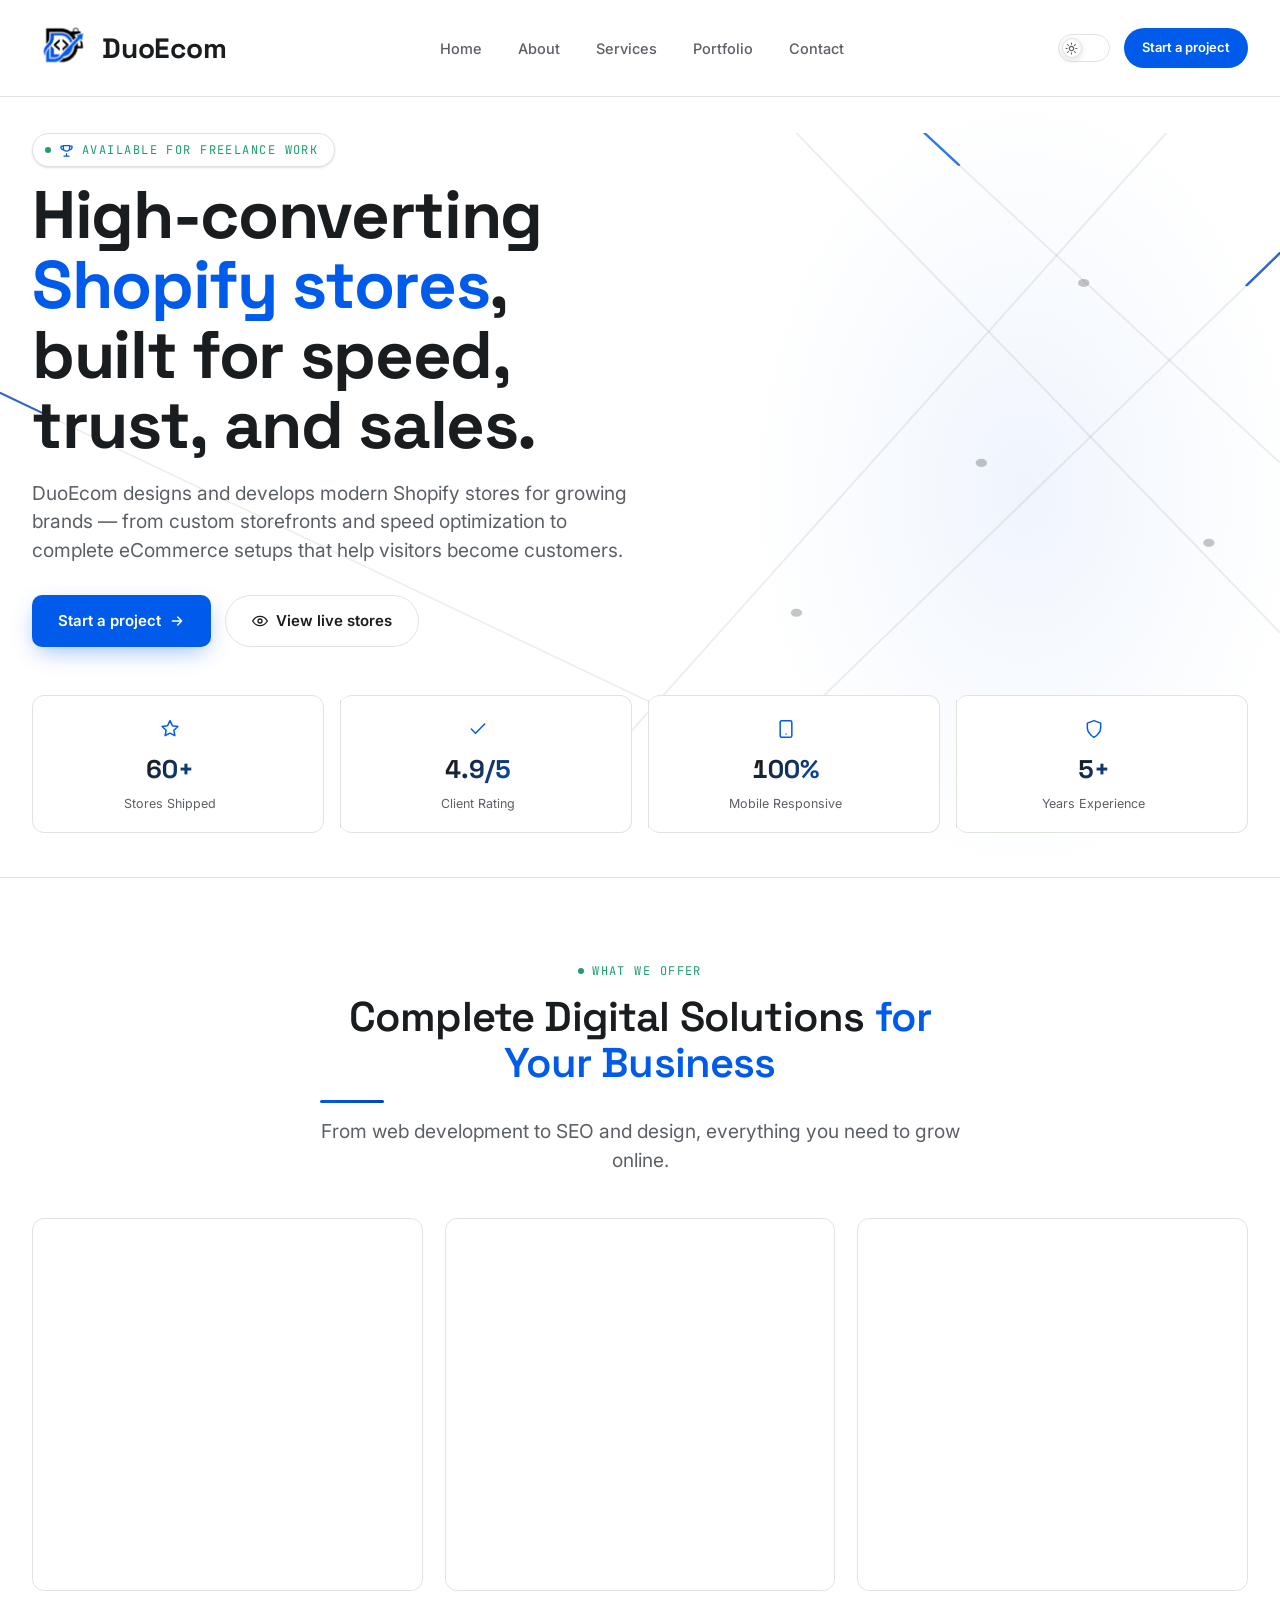
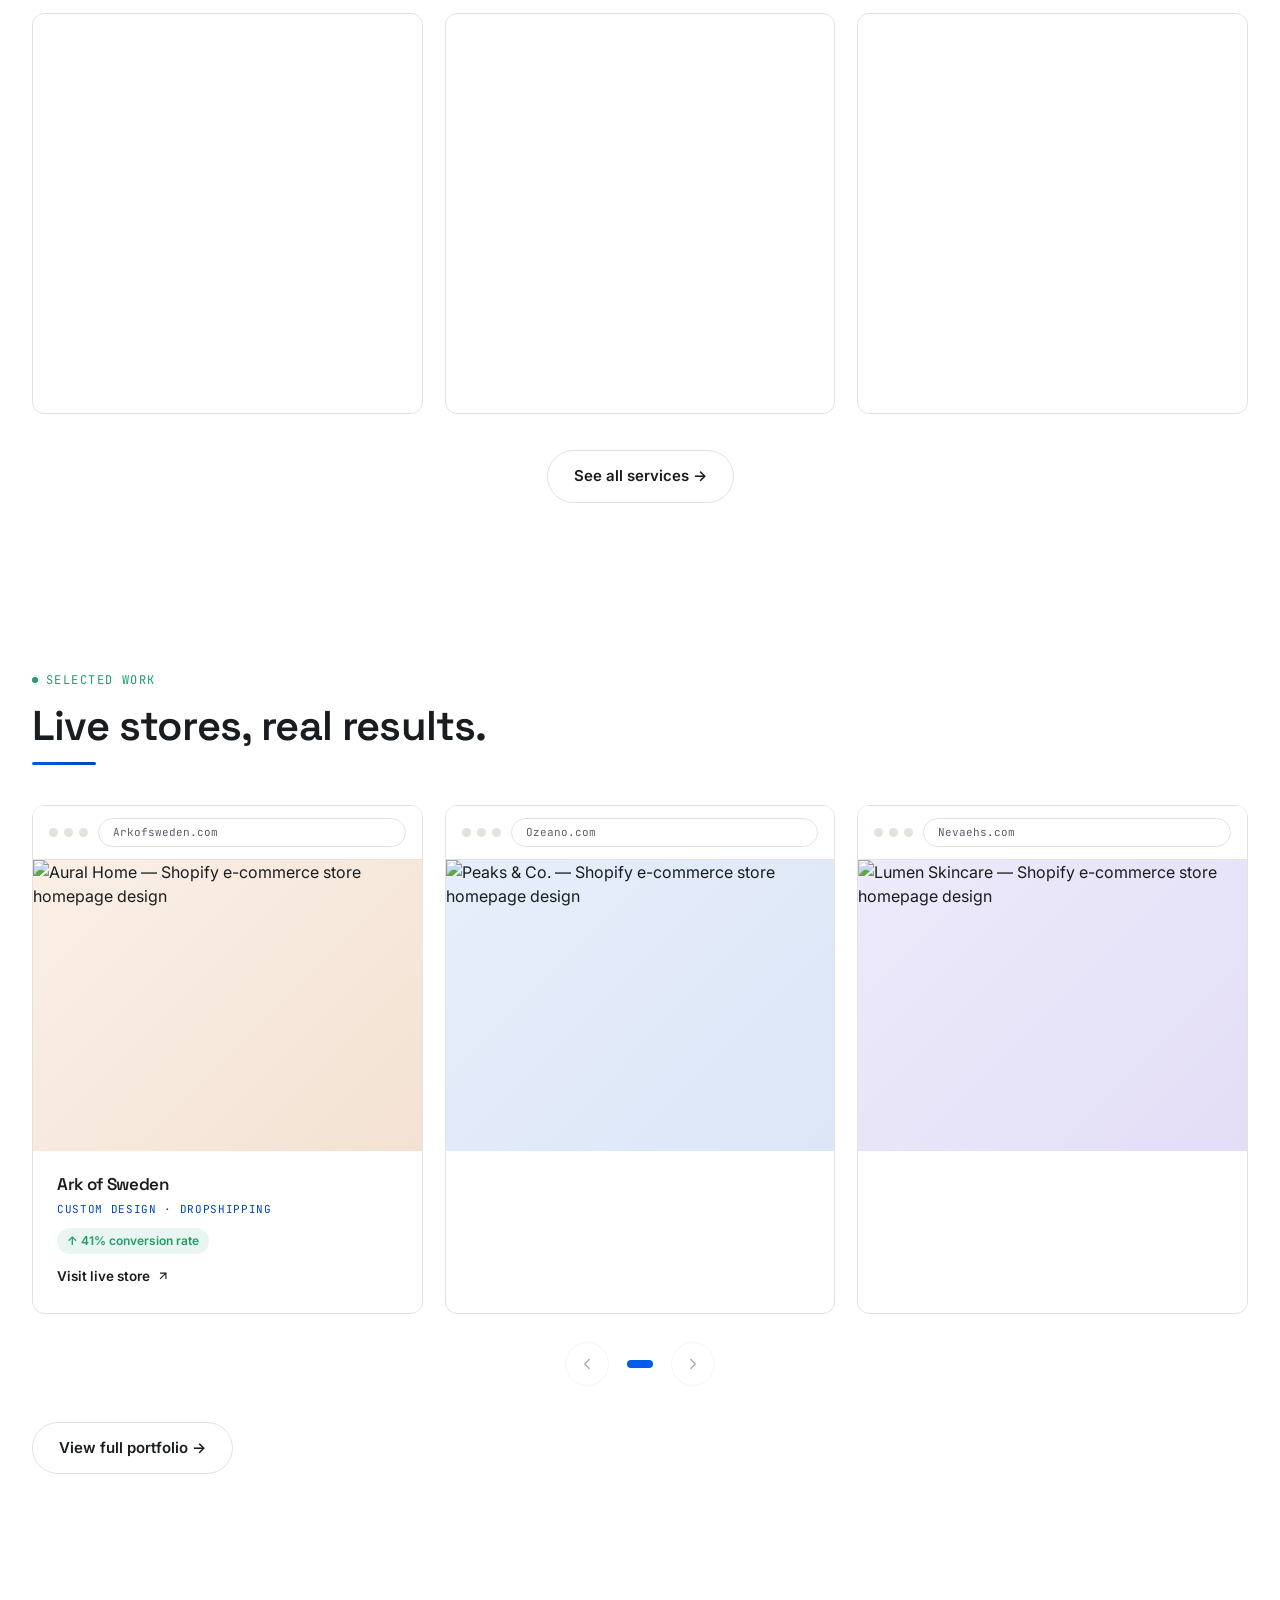
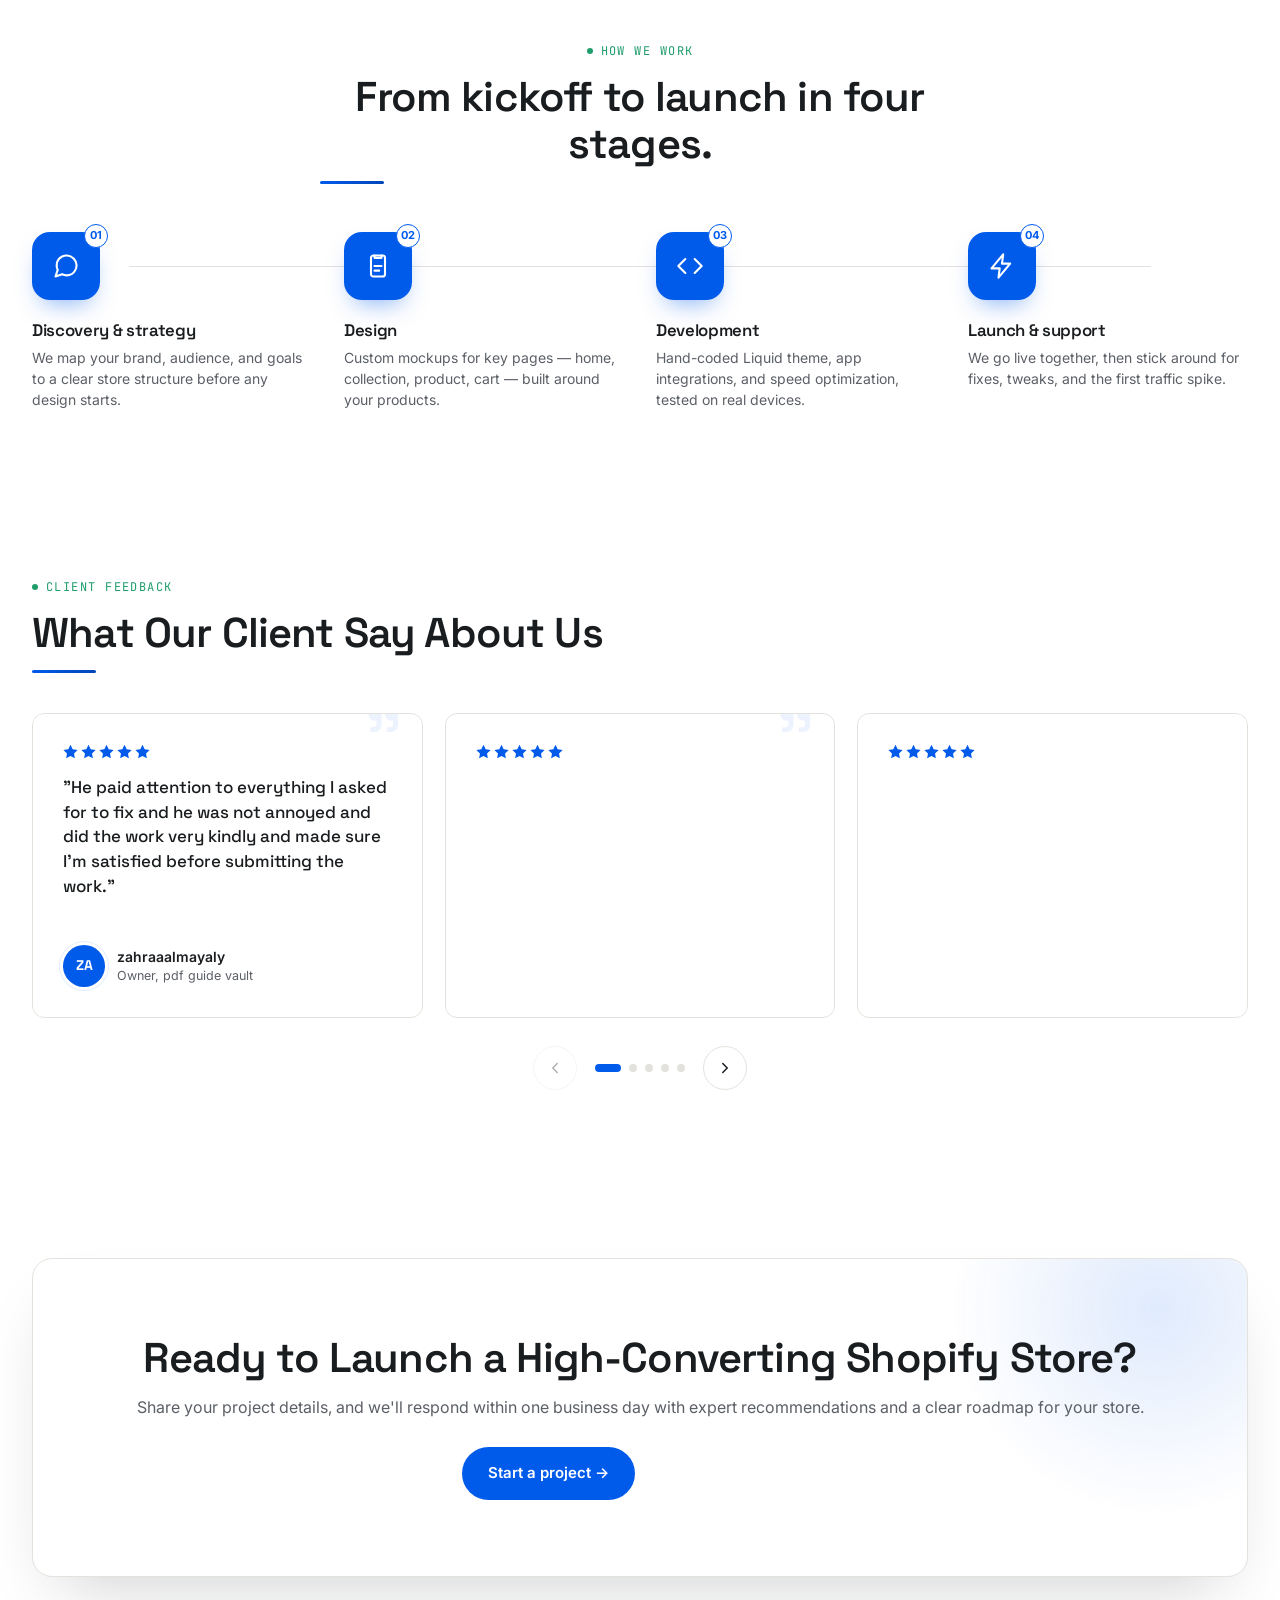
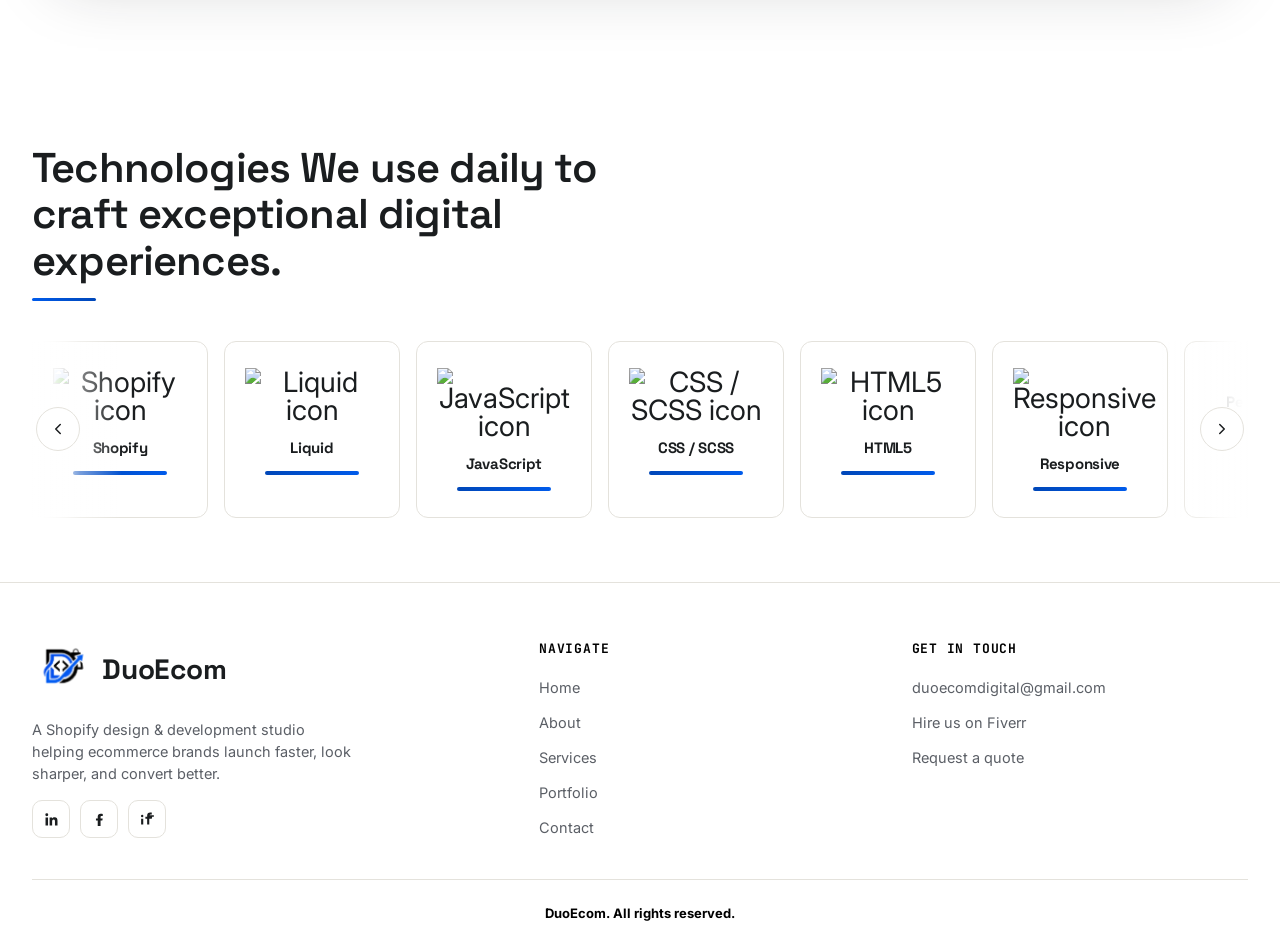
==== commit f956b2a7: "first commit" ====
--- a/index.html
+++ b/index.html
@@ -108,11 +108,6 @@
     <li><a href="./pages/contact.html">Contact</a></li>
   </ul>
   <a href="./pages/contact.html" class="btn btn-accent mm-cta">Start a project</a>
-  <!-- <button class="theme-toggle-mobile" aria-label="Toggle dark mode" aria-pressed="false"> -->
-    <!-- <svg class="icon-sun" viewBox="0 0 24 24" fill="none" stroke="currentColor" stroke-width="2" stroke-linecap="round" width="18" height="18"><circle cx="12" cy="12" r="4"/><path d="M12 2v2M12 20v2M4.93 4.93l1.41 1.41M17.66 17.66l1.41 1.41M2 12h2M20 12h2M6.34 17.66l-1.41 1.41M19.07 4.93l-1.41 1.41"/></svg> -->
-    <!-- <svg class="icon-moon" viewBox="0 0 24 24" fill="none" stroke="currentColor" stroke-width="2" stroke-linecap="round" stroke-linejoin="round" width="18" height="18" style="display:none;"><path d="M21 12.79A9 9 0 1 1 11.21 3 7 7 0 0 0 21 12.79z"/></svg> -->
-    <!-- <span>Dark mode</span> -->
-  <!-- </button> -->
 </div>
 
 <main>
@@ -188,9 +183,445 @@
     </div>
   </section>
 
+  <!-- ============ WHAT WE OFFER ============ -->
+  <section class="section container offer-section">
+    <div class="section-head center reveal">
+      <p class="eyebrow" style="justify-content:center;">What we offer</p>
+      <h2>Complete Digital Solutions <span style="color:var(--accent);">for Your Business</span></h2>
+      <p class="lead" style="margin:14px auto 0;">From web development to SEO and design, everything you need to grow online.</p>
+    </div>
+
+    <div class="offer-grid">
+      <div class="card offer-card reveal" style="--i:0">
+        <div class="service-icon">
+          <svg viewBox="0 0 24 24" fill="none" stroke-width="1.8" stroke-linecap="round"><polyline points="16 18 22 12 16 6"/><polyline points="8 6 2 12 8 18"/></svg>
+        </div>
+        <h3>Custom Web Development</h3>
+        <p style="margin-top:8px; font-size:14.5px;">Hand-built websites tailored to your brand and goals — fast, scalable, and made to convert.</p>
+        <ul class="offer-checklist">
+          <li><svg viewBox="0 0 20 20" fill="none" stroke="var(--success)" stroke-width="2" stroke-linecap="round" stroke-linejoin="round"><circle cx="10" cy="10" r="8"/><path d="M6.5 10.2l2.3 2.3 4.7-4.8"/></svg>No page-builder bloat</li>
+          <li><svg viewBox="0 0 20 20" fill="none" stroke="var(--success)" stroke-width="2" stroke-linecap="round" stroke-linejoin="round"><circle cx="10" cy="10" r="8"/><path d="M6.5 10.2l2.3 2.3 4.7-4.8"/></svg>Scalable, secure architecture</li>
+          <li><svg viewBox="0 0 20 20" fill="none" stroke="var(--success)" stroke-width="2" stroke-linecap="round" stroke-linejoin="round"><circle cx="10" cy="10" r="8"/><path d="M6.5 10.2l2.3 2.3 4.7-4.8"/></svg>Cross-browser &amp; device tested</li>
+        </ul>
+        <a href="./pages/services.html" class="offer-link">Learn More
+          <svg viewBox="0 0 24 24" fill="none" stroke="currentColor" stroke-width="2" stroke-linecap="round" stroke-linejoin="round" width="15" height="15"><path d="M5 12h14M13 6l6 6-6 6"/></svg>
+        </a>
+      </div>
+
+      <div class="card offer-card reveal" style="--i:1">
+        <div class="service-icon">
+          <svg viewBox="0 0 24 24" fill="none" stroke-width="1.8" stroke-linecap="round"><path d="M6 2L3 6v14a2 2 0 0 0 2 2h14a2 2 0 0 0 2-2V6l-3-4z"/><path d="M3 6h18M16 10a4 4 0 0 1-8 0"/></svg>
+        </div>
+        <h3>Shopify Store Design/Redesign</h3>
+        <p style="margin-top:8px; font-size:14.5px;">Brand-new Shopify builds or full redesigns that modernize your store and lift conversions.</p>
+        <ul class="offer-checklist">
+          <li><svg viewBox="0 0 20 20" fill="none" stroke="var(--success)" stroke-width="2" stroke-linecap="round" stroke-linejoin="round"><circle cx="10" cy="10" r="8"/><path d="M6.5 10.2l2.3 2.3 4.7-4.8"/></svg>Custom Shopify themes</li>
+          <li><svg viewBox="0 0 20 20" fill="none" stroke="var(--success)" stroke-width="2" stroke-linecap="round" stroke-linejoin="round"><circle cx="10" cy="10" r="8"/><path d="M6.5 10.2l2.3 2.3 4.7-4.8"/></svg>Full store redesigns</li>
+          <li><svg viewBox="0 0 20 20" fill="none" stroke="var(--success)" stroke-width="2" stroke-linecap="round" stroke-linejoin="round"><circle cx="10" cy="10" r="8"/><path d="M6.5 10.2l2.3 2.3 4.7-4.8"/></svg>Conversion-focused layouts</li>
+        </ul>
+        <a href="./pages/services.html" class="offer-link">Learn More
+          <svg viewBox="0 0 24 24" fill="none" stroke="currentColor" stroke-width="2" stroke-linecap="round" stroke-linejoin="round" width="15" height="15"><path d="M5 12h14M13 6l6 6-6 6"/></svg>
+        </a>
+      </div>
+
+      <div class="card offer-card reveal" style="--i:2">
+        <div class="service-icon">
+          <svg viewBox="0 0 24 24" fill="none" stroke-width="1.8" stroke-linecap="round"><rect x="3" y="3" width="7" height="7" rx="1"/><rect x="14" y="3" width="7" height="7" rx="1"/><rect x="3" y="14" width="7" height="7" rx="1"/><rect x="14" y="14" width="7" height="7" rx="1"/></svg>
+        </div>
+        <h3>UI/UX Design</h3>
+        <p style="margin-top:8px; font-size:14.5px;">User-centered interface design that makes every page intuitive, on-brand, and easy to navigate.</p>
+        <ul class="offer-checklist">
+          <li><svg viewBox="0 0 20 20" fill="none" stroke="var(--success)" stroke-width="2" stroke-linecap="round" stroke-linejoin="round"><circle cx="10" cy="10" r="8"/><path d="M6.5 10.2l2.3 2.3 4.7-4.8"/></svg>Wireframes &amp; prototypes</li>
+          <li><svg viewBox="0 0 20 20" fill="none" stroke="var(--success)" stroke-width="2" stroke-linecap="round" stroke-linejoin="round"><circle cx="10" cy="10" r="8"/><path d="M6.5 10.2l2.3 2.3 4.7-4.8"/></svg>User flow &amp; journey mapping</li>
+          <li><svg viewBox="0 0 20 20" fill="none" stroke="var(--success)" stroke-width="2" stroke-linecap="round" stroke-linejoin="round"><circle cx="10" cy="10" r="8"/><path d="M6.5 10.2l2.3 2.3 4.7-4.8"/></svg>Pixel-perfect UI design</li>
+        </ul>
+        <a href="./pages/services.html" class="offer-link">Learn More
+          <svg viewBox="0 0 24 24" fill="none" stroke="currentColor" stroke-width="2" stroke-linecap="round" stroke-linejoin="round" width="15" height="15"><path d="M5 12h14M13 6l6 6-6 6"/></svg>
+        </a>
+      </div>
+
+      <div class="card offer-card reveal" style="--i:3">
+        <div class="service-icon">
+          <svg viewBox="0 0 24 24" fill="none" stroke-width="1.8" stroke-linecap="round"><circle cx="11" cy="11" r="7"/><path d="M21 21l-4.3-4.3"/></svg>
+        </div>
+        <h3>SEO Services</h3>
+        <p style="margin-top:8px; font-size:14.5px;">On-page and technical SEO that improves rankings, traffic, and long-term organic growth.</p>
+        <ul class="offer-checklist">
+          <li><svg viewBox="0 0 20 20" fill="none" stroke="var(--success)" stroke-width="2" stroke-linecap="round" stroke-linejoin="round"><circle cx="10" cy="10" r="8"/><path d="M6.5 10.2l2.3 2.3 4.7-4.8"/></svg>Keyword research &amp; strategy</li>
+          <li><svg viewBox="0 0 20 20" fill="none" stroke="var(--success)" stroke-width="2" stroke-linecap="round" stroke-linejoin="round"><circle cx="10" cy="10" r="8"/><path d="M6.5 10.2l2.3 2.3 4.7-4.8"/></svg>Technical &amp; on-page SEO</li>
+          <li><svg viewBox="0 0 20 20" fill="none" stroke="var(--success)" stroke-width="2" stroke-linecap="round" stroke-linejoin="round"><circle cx="10" cy="10" r="8"/><path d="M6.5 10.2l2.3 2.3 4.7-4.8"/></svg>Ongoing rank tracking</li>
+        </ul>
+        <a href="./pages/services.html" class="offer-link">Learn More
+          <svg viewBox="0 0 24 24" fill="none" stroke="currentColor" stroke-width="2" stroke-linecap="round" stroke-linejoin="round" width="15" height="15"><path d="M5 12h14M13 6l6 6-6 6"/></svg>
+        </a>
+      </div>
+
+      <div class="card offer-card reveal" style="--i:4">
+        <div class="service-icon">
+          <svg viewBox="0 0 24 24" fill="none" stroke-width="1.8" stroke-linecap="round"><circle cx="13.5" cy="6.5" r=".5"/><circle cx="17.5" cy="10.5" r=".5"/><circle cx="8.5" cy="7.5" r=".5"/><circle cx="6.5" cy="12.5" r=".5"/><path d="M12 2a10 10 0 1 0 10 10 4 4 0 0 1-4-4 3 3 0 0 1 3-3 8 8 0 0 0-9-3z"/></svg>
+        </div>
+        <h3>Graphic Design</h3>
+        <p style="margin-top:8px; font-size:14.5px;">Logos, branding assets, and marketing graphics that keep your brand consistent everywhere.</p>
+        <ul class="offer-checklist">
+          <li><svg viewBox="0 0 20 20" fill="none" stroke="var(--success)" stroke-width="2" stroke-linecap="round" stroke-linejoin="round"><circle cx="10" cy="10" r="8"/><path d="M6.5 10.2l2.3 2.3 4.7-4.8"/></svg>Logo &amp; brand identity</li>
+          <li><svg viewBox="0 0 20 20" fill="none" stroke="var(--success)" stroke-width="2" stroke-linecap="round" stroke-linejoin="round"><circle cx="10" cy="10" r="8"/><path d="M6.5 10.2l2.3 2.3 4.7-4.8"/></svg>Social &amp; marketing graphics</li>
+          <li><svg viewBox="0 0 20 20" fill="none" stroke="var(--success)" stroke-width="2" stroke-linecap="round" stroke-linejoin="round"><circle cx="10" cy="10" r="8"/><path d="M6.5 10.2l2.3 2.3 4.7-4.8"/></svg>Print-ready &amp; web assets</li>
+        </ul>
+        <a href="./pages/services.html" class="offer-link">Learn More
+          <svg viewBox="0 0 24 24" fill="none" stroke="currentColor" stroke-width="2" stroke-linecap="round" stroke-linejoin="round" width="15" height="15"><path d="M5 12h14M13 6l6 6-6 6"/></svg>
+        </a>
+      </div>
+
+      <div class="card offer-card reveal" style="--i:5">
+        <div class="service-icon">
+          <svg viewBox="0 0 24 24" fill="none" stroke-width="1.8" stroke-linecap="round"><circle cx="12" cy="12" r="10"/><path d="M2 12h20M12 2a15 15 0 0 1 0 20 15 15 0 0 1 0-20z"/></svg>
+        </div>
+        <h3>WordPress Website Development</h3>
+        <p style="margin-top:8px; font-size:14.5px;">Custom WordPress builds and themes for businesses that need flexible, easy-to-manage websites.</p>
+        <ul class="offer-checklist">
+          <li><svg viewBox="0 0 20 20" fill="none" stroke="var(--success)" stroke-width="2" stroke-linecap="round" stroke-linejoin="round"><circle cx="10" cy="10" r="8"/><path d="M6.5 10.2l2.3 2.3 4.7-4.8"/></svg>Custom WordPress themes</li>
+          <li><svg viewBox="0 0 20 20" fill="none" stroke="var(--success)" stroke-width="2" stroke-linecap="round" stroke-linejoin="round"><circle cx="10" cy="10" r="8"/><path d="M6.5 10.2l2.3 2.3 4.7-4.8"/></svg>Plugin setup &amp; customization</li>
+          <li><svg viewBox="0 0 20 20" fill="none" stroke="var(--success)" stroke-width="2" stroke-linecap="round" stroke-linejoin="round"><circle cx="10" cy="10" r="8"/><path d="M6.5 10.2l2.3 2.3 4.7-4.8"/></svg>Easy content management</li>
+        </ul>
+        <a href="./pages/services.html" class="offer-link">Learn More
+          <svg viewBox="0 0 24 24" fill="none" stroke="currentColor" stroke-width="2" stroke-linecap="round" stroke-linejoin="round" width="15" height="15"><path d="M5 12h14M13 6l6 6-6 6"/></svg>
+        </a>
+      </div>
+    </div>
+
+    <div style="margin-top:36px; text-align:center;">
+      <a href="./pages/services.html" class="btn btn-ghost">See all services →</a>
+    </div>
+  </section>
+
+  <!-- ============ PORTFOLIO PREVIEW ============ -->
+  <section class="section section-bg">
+    <div class="container">
+      <div class="section-head reveal">
+        <p class="eyebrow">Selected work</p>
+        <h2>Live stores, real results.</h2>
+      </div>
+
+      <div class="carousel" data-carousel>
+        <div class="carousel-viewport" data-carousel-viewport>
+          <div class="carousel-track" data-carousel-track>
+
+            <div class="card portfolio-card carousel-slide reveal" style="--i:0">
+              <div class="store-frame">
+                <div class="store-frame-bar">
+                  <div class="store-frame-dots"><span></span><span></span><span></span></div>
+                  <div class="store-frame-url">Arkofsweden.com</div>
+                </div>
+                <button type="button" class="store-frame-body reveal-img lightbox-trigger" style="background:linear-gradient(135deg,#FBEFE6,#F3E2D3);"
+                  data-lightbox-src="./images/work1.png"
+                  data-lightbox-title="Ark of Sweden"
+                  data-lightbox-cat="Clothing store · Dropshipping"
+                  data-lightbox-chip="↑ 41% conversion rate"
+                  aria-label="Open Arkofsweden store preview">
+                  <img src="./images/work1.jpg" alt="Aural Home — Shopify e-commerce store homepage design" width="800" height="500" loading="lazy" />
+                  <span class="lightbox-hint">
+                    <svg viewBox="0 0 24 24" fill="none" stroke="currentColor" stroke-width="2" stroke-linecap="round" stroke-linejoin="round"><path d="M15 3h6v6M9 21H3v-6M21 3l-7 7M3 21l7-7"/></svg>
+                  </span>
+                </button>
+              </div>
+              <div class="portfolio-meta">
+                <div class="row"><h3 style="font-size:17px;">Ark of Sweden</h3></div>
+                <p class="cat">Custom Design · Dropshipping</p>
+                <span class="result-chip">↑ 41% conversion rate</span><br>
+                <a href="https://arkofsweden.com/" target="_blank" rel="noopener" class="portfolio-link">Visit live store <svg viewBox="0 0 24 24" fill="none" stroke="currentColor" stroke-width="2"><path d="M7 17L17 7M7 7h10v10"/></svg></a>
+              </div>
+            </div>
+
+            <div class="card portfolio-card carousel-slide reveal" style="--i:1">
+              <div class="store-frame">
+                <div class="store-frame-bar">
+                  <div class="store-frame-dots"><span></span><span></span><span></span></div>
+                  <div class="store-frame-url">Ozeano.com</div>
+                </div>
+                <button type="button" class="store-frame-body reveal-img lightbox-trigger" style="background:linear-gradient(135deg,#E7EEFB,#DCE6F7);"
+                  data-lightbox-src="./images/work2.jpg"
+                  data-lightbox-title="Ozeano"
+                  data-lightbox-cat="Fashion Collection · Mobile Friendly"
+                  data-lightbox-chip="↑ 2.4x avg. order value"
+                  aria-label="Open Ozeano store preview">
+                  <img src="./images/work2.jpg" alt="Peaks & Co. — Shopify e-commerce store homepage design" width="800" height="500" loading="lazy" />
+                  <span class="lightbox-hint">
+                    <svg viewBox="0 0 24 24" fill="none" stroke="currentColor" stroke-width="2" stroke-linecap="round" stroke-linejoin="round"><path d="M15 3h6v6M9 21H3v-6M21 3l-7 7M3 21l7-7"/></svg>
+                  </span>
+                </button>
+              </div>
+              <div class="portfolio-meta">
+                <div class="row"><h3 style="font-size:17px;">Ozeano</h3></div>
+                <p class="cat">Fashion Collections · Mobile Friendly</p>
+                <span class="result-chip">↑ 2.4x avg. order value</span><br>
+                <a href="https://ozeano.com.au/" target="_blank" rel="noopener" class="portfolio-link">Visit live store <svg viewBox="0 0 24 24" fill="none" stroke="currentColor" stroke-width="2"><path d="M7 17L17 7M7 7h10v10"/></svg></a>
+              </div>
+            </div>
+
+            <div class="card portfolio-card carousel-slide reveal" style="--i:2">
+              <div class="store-frame">
+                <div class="store-frame-bar">
+                  <div class="store-frame-dots"><span></span><span></span><span></span></div>
+                  <div class="store-frame-url">Nevaehs.com</div>
+                </div>
+                <button type="button" class="store-frame-body reveal-img lightbox-trigger" style="background:linear-gradient(135deg,#EDEAFB,#E3DEF6);"
+                  data-lightbox-src="./images/work3.png"
+                  data-lightbox-title="Nevaeh's"
+                  data-lightbox-cat="Home decor · SEO Optimized"
+                  data-lightbox-chip="↑ 98 PageSpeed score"
+                  aria-label="Open nevaehs store preview">
+                  <img src="./images/work3.jpg" alt="Lumen Skincare — Shopify e-commerce store homepage design" width="800" height="500" loading="lazy" />
+                  <span class="lightbox-hint">
+                    <svg viewBox="0 0 24 24" fill="none" stroke="currentColor" stroke-width="2" stroke-linecap="round" stroke-linejoin="round"><path d="M15 3h6v6M9 21H3v-6M21 3l-7 7M3 21l7-7"/></svg>
+                  </span>
+                </button>
+              </div>
+              <div class="portfolio-meta">
+                <div class="row"><h3 style="font-size:17px;">Nevaeh's</h3></div>
+                <p class="cat">Home decor · SEO Optimized</p>
+                <span class="result-chip">↑ 98 PageSpeed score</span><br>
+                <a href="https://nevaehsclosetpremiumoutlet.com/" target="_blank" rel="noopener" class="portfolio-link">Visit live store <svg viewBox="0 0 24 24" fill="none" stroke="currentColor" stroke-width="2"><path d="M7 17L17 7M7 7h10v10"/></svg></a>
+              </div>
+            </div>
+
+          </div>
+        </div>
+
+        <div class="carousel-controls">
+          <button class="carousel-arrow" data-carousel-prev type="button" aria-label="Previous store">
+            <svg viewBox="0 0 24 24" fill="none" stroke="currentColor" stroke-width="2" stroke-linecap="round" stroke-linejoin="round"><path d="M15 18l-6-6 6-6"/></svg>
+          </button>
+          <div class="carousel-dots" data-carousel-dots></div>
+          <button class="carousel-arrow" data-carousel-next type="button" aria-label="Next store">
+            <svg viewBox="0 0 24 24" fill="none" stroke="currentColor" stroke-width="2" stroke-linecap="round" stroke-linejoin="round"><path d="M9 18l6-6-6-6"/></svg>
+          </button>
+        </div>
+      </div>
+
+      <div style="margin-top:36px;">
+        <a href="./pages/portfolio.html" class="btn btn-ghost">View full portfolio →</a>
+      </div>
+    </div>
+  </section>
+
+  <!-- ============ PROCESS ============ -->
+  <section class="section container">
+    <div class="section-head center reveal">
+      <p class="eyebrow" style="justify-content:center;">How we work</p>
+      <h2>From kickoff to launch in four stages.</h2>
+    </div>
+    <div class="process-timeline reveal-group">
+      <div class="process-track-line" aria-hidden="true"></div>
+
+      <div class="process-step-v2 reveal" style="--i:0">
+        <div class="process-icon-wrap">
+          <span class="process-icon">
+            <svg viewBox="0 0 24 24" fill="none" stroke="#fff" stroke-width="1.8" stroke-linecap="round" stroke-linejoin="round"><path d="M21 11.5a8.38 8.38 0 0 1-.9 3.8 8.5 8.5 0 0 1-7.6 4.7 8.38 8.38 0 0 1-3.8-.9L3 21l1.9-5.7a8.38 8.38 0 0 1-.9-3.8 8.5 8.5 0 0 1 4.7-7.6 8.38 8.38 0 0 1 3.8-.9h.5a8.48 8.48 0 0 1 8 8v.5z"/></svg>
+          </span>
+          <span class="process-badge">01</span>
+        </div>
+        <h3>Discovery &amp; strategy</h3>
+        <p>We map your brand, audience, and goals to a clear store structure before any design starts.</p>
+      </div>
+
+      <div class="process-step-v2 reveal" style="--i:1">
+        <div class="process-icon-wrap">
+          <span class="process-icon">
+            <svg viewBox="0 0 24 24" fill="none" stroke="#fff" stroke-width="1.8" stroke-linecap="round" stroke-linejoin="round"><rect x="6" y="3" width="12" height="18" rx="2"/><path d="M9 3v2h6V3M9 12h6M9 16h4"/></svg>
+          </span>
+          <span class="process-badge">02</span>
+        </div>
+        <h3>Design</h3>
+        <p>Custom mockups for key pages — home, collection, product, cart — built around your products.</p>
+      </div>
+
+      <div class="process-step-v2 reveal" style="--i:2">
+        <div class="process-icon-wrap">
+          <span class="process-icon">
+            <svg viewBox="0 0 24 24" fill="none" stroke="#fff" stroke-width="1.8" stroke-linecap="round" stroke-linejoin="round"><path d="M16 18l6-6-6-6M8 6l-6 6 6 6"/></svg>
+          </span>
+          <span class="process-badge">03</span>
+        </div>
+        <h3>Development</h3>
+        <p>Hand-coded Liquid theme, app integrations, and speed optimization, tested on real devices.</p>
+      </div>
+
+      <div class="process-step-v2 reveal" style="--i:3">
+        <div class="process-icon-wrap">
+          <span class="process-icon">
+            <svg viewBox="0 0 24 24" fill="none" stroke="#fff" stroke-width="1.8" stroke-linecap="round" stroke-linejoin="round"><path d="M13 2L3 14h7l-1 8 10-12h-7l1-8z"/></svg>
+          </span>
+          <span class="process-badge">04</span>
+        </div>
+        <h3>Launch &amp; support</h3>
+        <p>We go live together, then stick around for fixes, tweaks, and the first traffic spike.</p>
+      </div>
+    </div>
+  </section>
+
+  <!-- ============ TESTIMONIALS ============ -->
+  <section class="section section-bg">
+    <div class="container">
+      <div class="section-head reveal reveal-down">
+        <p class="eyebrow">Client feedback</p>
+        <h2>What Our Client Say About Us</h2>
+      </div>
+
+      <div class="carousel testimonial-carousel" data-carousel>
+        <div class="carousel-viewport" data-carousel-viewport>
+          <div class="carousel-track" data-carousel-track>
+
+            <div class="card testimonial-card carousel-slide reveal" style="--i:0">
+              <div>
+                <div class="stars">
+                  <svg viewBox="0 0 20 20"><path d="M10 1l2.9 6 6.6.9-4.8 4.6 1.1 6.5L10 16l-5.8 3 1.1-6.5L.5 7.9l6.6-.9z"/></svg>
+                  <svg viewBox="0 0 20 20"><path d="M10 1l2.9 6 6.6.9-4.8 4.6 1.1 6.5L10 16l-5.8 3 1.1-6.5L.5 7.9l6.6-.9z"/></svg>
+                  <svg viewBox="0 0 20 20"><path d="M10 1l2.9 6 6.6.9-4.8 4.6 1.1 6.5L10 16l-5.8 3 1.1-6.5L.5 7.9l6.6-.9z"/></svg>
+                  <svg viewBox="0 0 20 20"><path d="M10 1l2.9 6 6.6.9-4.8 4.6 1.1 6.5L10 16l-5.8 3 1.1-6.5L.5 7.9l6.6-.9z"/></svg>
+                  <svg viewBox="0 0 20 20"><path d="M10 1l2.9 6 6.6.9-4.8 4.6 1.1 6.5L10 16l-5.8 3 1.1-6.5L.5 7.9l6.6-.9z"/></svg>
+                </div>
+                <p class="testimonial-quote">"He paid attention to everything I asked for to fix and he was not annoyed and did the work very kindly and made sure I'm satisfied before submitting the work."</p>
+              </div>
+              <div class="testimonial-person">
+                <div class="avatar">ZA</div>
+                <div><div class="name">zahraaalmayaly</div><div class="role">Owner, pdf guide vault</div></div>
+              </div>
+            </div>
+
+            <div class="card testimonial-card carousel-slide reveal" style="--i:1">
+              <div>
+                <div class="stars">
+                  <svg viewBox="0 0 20 20"><path d="M10 1l2.9 6 6.6.9-4.8 4.6 1.1 6.5L10 16l-5.8 3 1.1-6.5L.5 7.9l6.6-.9z"/></svg>
+                  <svg viewBox="0 0 20 20"><path d="M10 1l2.9 6 6.6.9-4.8 4.6 1.1 6.5L10 16l-5.8 3 1.1-6.5L.5 7.9l6.6-.9z"/></svg>
+                  <svg viewBox="0 0 20 20"><path d="M10 1l2.9 6 6.6.9-4.8 4.6 1.1 6.5L10 16l-5.8 3 1.1-6.5L.5 7.9l6.6-.9z"/></svg>
+                  <svg viewBox="0 0 20 20"><path d="M10 1l2.9 6 6.6.9-4.8 4.6 1.1 6.5L10 16l-5.8 3 1.1-6.5L.5 7.9l6.6-.9z"/></svg>
+                  <svg viewBox="0 0 20 20"><path d="M10 1l2.9 6 6.6.9-4.8 4.6 1.1 6.5L10 16l-5.8 3 1.1-6.5L.5 7.9l6.6-.9z"/></svg>
+                </div>
+                <p class="testimonial-quote">"Great experience! The seller redesigned my Shopify store with a modern and professional look. Communication was smooth and they even delivered before time. Highly recommended."</p>
+              </div>
+              <div class="testimonial-person">
+                <div class="avatar">RK</div>
+                <div><div class="name">roderickrcormie</div><div class="role">Owner, the-curvy-italian</div></div>
+              </div>
+            </div>
+
+            <div class="card testimonial-card carousel-slide reveal" style="--i:2">
+              <div>
+                <div class="stars">
+                  <svg viewBox="0 0 20 20"><path d="M10 1l2.9 6 6.6.9-4.8 4.6 1.1 6.5L10 16l-5.8 3 1.1-6.5L.5 7.9l6.6-.9z"/></svg>
+                  <svg viewBox="0 0 20 20"><path d="M10 1l2.9 6 6.6.9-4.8 4.6 1.1 6.5L10 16l-5.8 3 1.1-6.5L.5 7.9l6.6-.9z"/></svg>
+                  <svg viewBox="0 0 20 20"><path d="M10 1l2.9 6 6.6.9-4.8 4.6 1.1 6.5L10 16l-5.8 3 1.1-6.5L.5 7.9l6.6-.9z"/></svg>
+                  <svg viewBox="0 0 20 20"><path d="M10 1l2.9 6 6.6.9-4.8 4.6 1.1 6.5L10 16l-5.8 3 1.1-6.5L.5 7.9l6.6-.9z"/></svg>
+                  <svg viewBox="0 0 20 20"><path d="M10 1l2.9 6 6.6.9-4.8 4.6 1.1 6.5L10 16l-5.8 3 1.1-6.5L.5 7.9l6.6-.9z"/></svg>
+                </div>
+                <p class="testimonial-quote">"Thank you very much for creating my E- commerce online store, it's looking great and professional. Your quick response is really helpful. I definitely recommend this guy with 5 stars."</p>
+              </div>
+              <div class="testimonial-person">
+                <div class="avatar">LU</div>
+                <div><div class="name">Luxury0786</div><div class="role">Owner, Brands Village</div></div>
+              </div>
+            </div>
+
+            <div class="card testimonial-card carousel-slide reveal" style="--i:3">
+              <div>
+                <div class="stars">
+                  <svg viewBox="0 0 20 20"><path d="M10 1l2.9 6 6.6.9-4.8 4.6 1.1 6.5L10 16l-5.8 3 1.1-6.5L.5 7.9l6.6-.9z"/></svg>
+                  <svg viewBox="0 0 20 20"><path d="M10 1l2.9 6 6.6.9-4.8 4.6 1.1 6.5L10 16l-5.8 3 1.1-6.5L.5 7.9l6.6-.9z"/></svg>
+                  <svg viewBox="0 0 20 20"><path d="M10 1l2.9 6 6.6.9-4.8 4.6 1.1 6.5L10 16l-5.8 3 1.1-6.5L.5 7.9l6.6-.9z"/></svg>
+                  <svg viewBox="0 0 20 20"><path d="M10 1l2.9 6 6.6.9-4.8 4.6 1.1 6.5L10 16l-5.8 3 1.1-6.5L.5 7.9l6.6-.9z"/></svg>
+                  <svg viewBox="0 0 20 20"><path d="M10 1l2.9 6 6.6.9-4.8 4.6 1.1 6.5L10 16l-5.8 3 1.1-6.5L.5 7.9l6.6-.9z"/></svg>
+                </div>
+                <p class="testimonial-quote">"Very professional and patient with all my revisions. The store looks exactly like the premium brands I was trying to compete with. Will definitely be back for the next project."</p>
+              </div>
+              <div class="testimonial-person">
+                <div class="avatar">SM</div>
+                <div><div class="name">sarah.mendes</div><div class="role">Owner, Coastal Home Co.</div></div>
+              </div>
+            </div>
+
+            <div class="card testimonial-card carousel-slide reveal" style="--i:4">
+              <div>
+                <div class="stars">
+                  <svg viewBox="0 0 20 20"><path d="M10 1l2.9 6 6.6.9-4.8 4.6 1.1 6.5L10 16l-5.8 3 1.1-6.5L.5 7.9l6.6-.9z"/></svg>
+                  <svg viewBox="0 0 20 20"><path d="M10 1l2.9 6 6.6.9-4.8 4.6 1.1 6.5L10 16l-5.8 3 1.1-6.5L.5 7.9l6.6-.9z"/></svg>
+                  <svg viewBox="0 0 20 20"><path d="M10 1l2.9 6 6.6.9-4.8 4.6 1.1 6.5L10 16l-5.8 3 1.1-6.5L.5 7.9l6.6-.9z"/></svg>
+                  <svg viewBox="0 0 20 20"><path d="M10 1l2.9 6 6.6.9-4.8 4.6 1.1 6.5L10 16l-5.8 3 1.1-6.5L.5 7.9l6.6-.9z"/></svg>
+                  <svg viewBox="0 0 20 20"><path d="M10 1l2.9 6 6.6.9-4.8 4.6 1.1 6.5L10 16l-5.8 3 1.1-6.5L.5 7.9l6.6-.9z"/></svg>
+                </div>
+                <p class="testimonial-quote">"Migrated our old theme to a custom build without losing any of our SEO rankings. Site speed improved a lot and checkout feels so much smoother now. Solid communication throughout."</p>
+              </div>
+              <div class="testimonial-person">
+                <div class="avatar">DK</div>
+                <div><div class="name">davidk_retail</div><div class="role">Founder, UrbanGear Supply</div></div>
+              </div>
+            </div>
+
+            <div class="card testimonial-card carousel-slide reveal" style="--i:5">
+              <div>
+                <div class="stars">
+                  <svg viewBox="0 0 20 20"><path d="M10 1l2.9 6 6.6.9-4.8 4.6 1.1 6.5L10 16l-5.8 3 1.1-6.5L.5 7.9l6.6-.9z"/></svg>
+                  <svg viewBox="0 0 20 20"><path d="M10 1l2.9 6 6.6.9-4.8 4.6 1.1 6.5L10 16l-5.8 3 1.1-6.5L.5 7.9l6.6-.9z"/></svg>
+                  <svg viewBox="0 0 20 20"><path d="M10 1l2.9 6 6.6.9-4.8 4.6 1.1 6.5L10 16l-5.8 3 1.1-6.5L.5 7.9l6.6-.9z"/></svg>
+                  <svg viewBox="0 0 20 20"><path d="M10 1l2.9 6 6.6.9-4.8 4.6 1.1 6.5L10 16l-5.8 3 1.1-6.5L.5 7.9l6.6-.9z"/></svg>
+                  <svg viewBox="0 0 20 20"><path d="M10 1l2.9 6 6.6.9-4.8 4.6 1.1 6.5L10 16l-5.8 3 1.1-6.5L.5 7.9l6.6-.9z"/></svg>
+                </div>
+                <p class="testimonial-quote">"First time working with a Shopify developer and it exceeded expectations. Clear updates at every step and delivered exactly what we discussed, on schedule. Highly recommend for any store redesign."</p>
+              </div>
+              <div class="testimonial-person">
+                <div class="avatar">MH</div>
+                <div><div class="name">mariah.hlt</div><div class="role">Owner, Bloom &amp; Wick</div></div>
+              </div>
+            </div>
+
+            <div class="card testimonial-card carousel-slide reveal" style="--i:6">
+              <div>
+                <div class="stars">
+                  <svg viewBox="0 0 20 20"><path d="M10 1l2.9 6 6.6.9-4.8 4.6 1.1 6.5L10 16l-5.8 3 1.1-6.5L.5 7.9l6.6-.9z"/></svg>
+                  <svg viewBox="0 0 20 20"><path d="M10 1l2.9 6 6.6.9-4.8 4.6 1.1 6.5L10 16l-5.8 3 1.1-6.5L.5 7.9l6.6-.9z"/></svg>
+                  <svg viewBox="0 0 20 20"><path d="M10 1l2.9 6 6.6.9-4.8 4.6 1.1 6.5L10 16l-5.8 3 1.1-6.5L.5 7.9l6.6-.9z"/></svg>
+                  <svg viewBox="0 0 20 20"><path d="M10 1l2.9 6 6.6.9-4.8 4.6 1.1 6.5L10 16l-5.8 3 1.1-6.5L.5 7.9l6.6-.9z"/></svg>
+                  <svg viewBox="0 0 20 20"><path d="M10 1l2.9 6 6.6.9-4.8 4.6 1.1 6.5L10 16l-5.8 3 1.1-6.5L.5 7.9l6.6-.9z"/></svg>
+                </div>
+                <p class="testimonial-quote">"Great attention to detail on mobile responsiveness, which our old store was really lacking. Sales from mobile traffic have visibly picked up since launch. Would hire again."</p>
+              </div>
+              <div class="testimonial-person">
+                <div class="avatar">JT</div>
+                <div><div class="name">jtan.commerce</div><div class="role">Owner, Nordic Kitchenware</div></div>
+              </div>
+            </div>
+
+          </div>
+        </div>
+
+        <div class="carousel-controls">
+          <button class="carousel-arrow" data-carousel-prev type="button" aria-label="Previous testimonial">
+            <svg viewBox="0 0 24 24" fill="none" stroke="currentColor" stroke-width="2" stroke-linecap="round" stroke-linejoin="round"><path d="M15 18l-6-6 6-6"/></svg>
+          </button>
+          <div class="carousel-dots" data-carousel-dots></div>
+          <button class="carousel-arrow" data-carousel-next type="button" aria-label="Next testimonial">
+            <svg viewBox="0 0 24 24" fill="none" stroke="currentColor" stroke-width="2" stroke-linecap="round" stroke-linejoin="round"><path d="M9 18l6-6-6-6"/></svg>
+          </button>
+        </div>
+      </div>
+    </div>
+  </section>
+
+  <!-- ============ CTA ============ -->
+  <section class="section container">
+    <div class="cta-band reveal reveal-down">
+      <h2>Ready to Launch a High-Converting Shopify Store?</h2>
+      <p>Share your project details, and we'll respond within one business day with expert recommendations and a clear roadmap for your store.</p>
+      <div class="btn-row">
+        <a
+        href="./pages/contact.html" class="btn btn-accent">Start a project →</a>
+        <a
+         href="./pages/portfolio.html" class="btn btn-ghost" style="border-color:rgba(255,255,255,.3); color:#fff;">View live stores</a>
+      </div>
+    </div>
+  </section>
+
   <!-- ============ TECH STACK ============ -->
-  <section class="section container"
-  >
+  <section class="section container tech-stack-section">
     <div class="section-head reveal reveal-down">
       <h2>Technologies We use daily to craft exceptional digital experiences.</h2>
     </div>
@@ -325,383 +756,10 @@
     </div>
   </section>
 
-  <hr class="divider container">
-
-  <!-- ============ WHAT WE OFFER ============ -->
-  <section class="section container offer-section">
-    <div class="section-head center reveal">
-      <p class="eyebrow" style="justify-content:center;">What we offer</p>
-      <h2>Complete Shopify Solutions <span style="color:var(--accent);">for Your Store</span></h2>
-      <p class="lead" style="margin:14px auto 0;">From custom theme design to speed optimization and full store setup, everything you need to launch and grow.</p>
-    </div>
-
-    <div class="offer-grid">
-      <div class="card offer-card reveal" style="--i:0">
-        <div class="service-icon">
-          <svg viewBox="0 0 24 24" fill="none" stroke-width="1.8" stroke-linecap="round"><rect x="3" y="3" width="18" height="18" rx="2"/><path d="M3 9h18M9 21V9"/></svg>
-        </div>
-        <h3>Custom theme design</h3>
-        <p style="margin-top:8px; font-size:14.5px;">Unique, on-brand storefronts built from scratch in Liquid — no recycled templates.</p>
-        <ul class="offer-checklist">
-          <li><svg viewBox="0 0 20 20" fill="none" stroke="var(--success)" stroke-width="2" stroke-linecap="round" stroke-linejoin="round"><circle cx="10" cy="10" r="8"/><path d="M6.5 10.2l2.3 2.3 4.7-4.8"/></svg>Custom design &amp; development</li>
-          <li><svg viewBox="0 0 20 20" fill="none" stroke="var(--success)" stroke-width="2" stroke-linecap="round" stroke-linejoin="round"><circle cx="10" cy="10" r="8"/><path d="M6.5 10.2l2.3 2.3 4.7-4.8"/></svg>Mobile-first responsive layout</li>
-          <li><svg viewBox="0 0 20 20" fill="none" stroke="var(--success)" stroke-width="2" stroke-linecap="round" stroke-linejoin="round"><circle cx="10" cy="10" r="8"/><path d="M6.5 10.2l2.3 2.3 4.7-4.8"/></svg>Hand-coded in Liquid</li>
-        </ul>
-        <a href="./pages/services.html" class="offer-link">Learn More
-          <svg viewBox="0 0 24 24" fill="none" stroke="currentColor" stroke-width="2" stroke-linecap="round" stroke-linejoin="round" width="15" height="15"><path d="M5 12h14M13 6l6 6-6 6"/></svg>
-        </a>
-      </div>
-
-      <div class="card offer-card reveal" style="--i:1">
-        <div class="service-icon">
-          <svg viewBox="0 0 24 24" fill="none" stroke-width="1.8" stroke-linecap="round"><path d="M13 2L3 14h7l-1 8 10-12h-7l1-8z"/></svg>
-        </div>
-        <h3>Speed &amp; CRO optimization</h3>
-        <p style="margin-top:8px; font-size:14.5px;">Faster load times, smarter checkout flows, and layout tweaks that turn browsers into buyers.</p>
-        <ul class="offer-checklist">
-          <li><svg viewBox="0 0 20 20" fill="none" stroke="var(--success)" stroke-width="2" stroke-linecap="round" stroke-linejoin="round"><circle cx="10" cy="10" r="8"/><path d="M6.5 10.2l2.3 2.3 4.7-4.8"/></svg>Core Web Vitals optimized</li>
-          <li><svg viewBox="0 0 20 20" fill="none" stroke="var(--success)" stroke-width="2" stroke-linecap="round" stroke-linejoin="round"><circle cx="10" cy="10" r="8"/><path d="M6.5 10.2l2.3 2.3 4.7-4.8"/></svg>A/B tested layouts</li>
-          <li><svg viewBox="0 0 20 20" fill="none" stroke="var(--success)" stroke-width="2" stroke-linecap="round" stroke-linejoin="round"><circle cx="10" cy="10" r="8"/><path d="M6.5 10.2l2.3 2.3 4.7-4.8"/></svg>Smoother checkout flow</li>
-        </ul>
-        <a href="./pages/services.html" class="offer-link">Learn More
-          <svg viewBox="0 0 24 24" fill="none" stroke="currentColor" stroke-width="2" stroke-linecap="round" stroke-linejoin="round" width="15" height="15"><path d="M5 12h14M13 6l6 6-6 6"/></svg>
-        </a>
-      </div>
-
-      <div class="card offer-card reveal" style="--i:2">
-        <div class="service-icon">
-          <svg viewBox="0 0 24 24" fill="none" stroke-width="1.8" stroke-linecap="round"><path d="M14 2H6a2 2 0 0 0-2 2v16a2 2 0 0 0 2 2h12a2 2 0 0 0 2-2V8z"/><path d="M14 2v6h6"/></svg>
-        </div>
-        <h3>Full store setup</h3>
-        <p style="margin-top:8px; font-size:14.5px;">Apps, payments, shipping, and product catalog — configured end to end, ready to sell on day one.</p>
-        <ul class="offer-checklist">
-          <li><svg viewBox="0 0 20 20" fill="none" stroke="var(--success)" stroke-width="2" stroke-linecap="round" stroke-linejoin="round"><circle cx="10" cy="10" r="8"/><path d="M6.5 10.2l2.3 2.3 4.7-4.8"/></svg>Apps, payments &amp; shipping</li>
-          <li><svg viewBox="0 0 20 20" fill="none" stroke="var(--success)" stroke-width="2" stroke-linecap="round" stroke-linejoin="round"><circle cx="10" cy="10" r="8"/><path d="M6.5 10.2l2.3 2.3 4.7-4.8"/></svg>Product catalog &amp; migration</li>
-          <li><svg viewBox="0 0 20 20" fill="none" stroke="var(--success)" stroke-width="2" stroke-linecap="round" stroke-linejoin="round"><circle cx="10" cy="10" r="8"/><path d="M6.5 10.2l2.3 2.3 4.7-4.8"/></svg>Ready to sell on day one</li>
-        </ul>
-        <a href="./pages/services.html" class="offer-link">Learn More
-          <svg viewBox="0 0 24 24" fill="none" stroke="currentColor" stroke-width="2" stroke-linecap="round" stroke-linejoin="round" width="15" height="15"><path d="M5 12h14M13 6l6 6-6 6"/></svg>
-        </a>
-      </div>
-    </div>
-
-    <div style="margin-top:36px; text-align:center;">
-      <a href="./pages/services.html" class="btn btn-ghost">See all services →</a>
-    </div>
-  </section>
-
-  <!-- ============ PORTFOLIO PREVIEW ============ -->
-  <section class="section section-bg">
-    <div class="container">
-      <div class="section-head reveal">
-        <p class="eyebrow">Selected work</p>
-        <h2>Live stores, real results.</h2>
-      </div>
-
-      <div class="carousel" data-carousel>
-        <div class="carousel-viewport" data-carousel-viewport>
-          <div class="carousel-track" data-carousel-track>
-
-            <div class="card portfolio-card carousel-slide reveal" style="--i:0">
-            >
-              <div class="store-frame">
-                <div class="store-frame-bar">
-                  <div class="store-frame-dots"><span></span><span></span><span></span></div>
-                  <div class="store-frame-url">Arkofsweden.com</div>
-                </div>
-                <button type="button" class="store-frame-body reveal-img lightbox-trigger" style="background:linear-gradient(135deg,#FBEFE6,#F3E2D3);"
-                  data-lightbox-src="./images/work1.png"
-                  data-lightbox-title="Ark of Sweden"
-                  data-lightbox-cat="Clothing store · Dropshipping"
-                  data-lightbox-chip="↑ 41% conversion rate"
-                  aria-label="Open Arkofsweden store preview">
-                  <img src="./images/work1.jpg" alt="Aural Home — Shopify e-commerce store homepage design" width="800" height="500" loading="lazy" />
-                  <span class="lightbox-hint">
-                    <svg viewBox="0 0 24 24" fill="none" stroke="currentColor" stroke-width="2" stroke-linecap="round" stroke-linejoin="round"><path d="M15 3h6v6M9 21H3v-6M21 3l-7 7M3 21l7-7"/></svg>
-                  </span>
-                </button>
-              </div>
-              <div class="portfolio-meta">
-                <div class="row"><h3 style="font-size:17px;">Ark of Sweden</h3></div>
-                <p class="cat">Custom Design · Dropshipping</p>
-                <span class="result-chip">↑ 41% conversion rate</span><br>
-                <a href="https://arkofsweden.com/" target="_blank" rel="noopener" class="portfolio-link">Visit live store <svg viewBox="0 0 24 24" fill="none" stroke="currentColor" stroke-width="2"><path d="M7 17L17 7M7 7h10v10"/></svg></a>
-              </div>
-            </div>
-
-            <div class="card portfolio-card carousel-slide reveal" style="--i:1">
-            >
-              <div class="store-frame">
-                <div class="store-frame-bar">
-                  <div class="store-frame-dots"><span></span><span></span><span></span></div>
-                  <div class="store-frame-url">Ozeano.com</div>
-                </div>
-                <button type="button" class="store-frame-body reveal-img lightbox-trigger" style="background:linear-gradient(135deg,#E7EEFB,#DCE6F7);"
-                  data-lightbox-src="./images/work2.jpg"
-                  data-lightbox-title="Ozeano"
-                  data-lightbox-cat="Fashion Collection · Mobile Friendly"
-                  data-lightbox-chip="↑ 2.4x avg. order value"
-                  aria-label="Open Ozeano store preview">
-                  <img src="./images/work2.jpg" alt="Peaks & Co. — Shopify e-commerce store homepage design" width="800" height="500" loading="lazy" />
-                  <span class="lightbox-hint">
-                    <svg viewBox="0 0 24 24" fill="none" stroke="currentColor" stroke-width="2" stroke-linecap="round" stroke-linejoin="round"><path d="M15 3h6v6M9 21H3v-6M21 3l-7 7M3 21l7-7"/></svg>
-                  </span>
-                </button>
-              </div>
-              <div class="portfolio-meta">
-                <div class="row"><h3 style="font-size:17px;">Ozeano</h3></div>
-                <p class="cat">Fashion Collections · Mobile Friendly</p>
-                <span class="result-chip">↑ 2.4x avg. order value</span><br>
-                <a href="https://ozeano.com.au/" target="_blank" rel="noopener" class="portfolio-link">Visit live store <svg viewBox="0 0 24 24" fill="none" stroke="currentColor" stroke-width="2"><path d="M7 17L17 7M7 7h10v10"/></svg></a>
-              </div>
-            </div>
-
-            <div class="card portfolio-card carousel-slide reveal" style="--i:2">
-            >
-              <div class="store-frame">
-                <div class="store-frame-bar">
-                  <div class="store-frame-dots"><span></span><span></span><span></span></div>
-                  <div class="store-frame-url">Nevaehs.com</div>
-                </div>
-                <button type="button" class="store-frame-body reveal-img lightbox-trigger" style="background:linear-gradient(135deg,#EDEAFB,#E3DEF6);"
-                  data-lightbox-src="./images/work3.png"
-                  data-lightbox-title="Nevaeh's"
-                  data-lightbox-cat="Home decor · SEO Optimized"
-                  data-lightbox-chip="↑ 98 PageSpeed score"
-                  aria-label="Open nevaehs store preview">
-                  <img src="./images/work3.jpg" alt="Lumen Skincare — Shopify e-commerce store homepage design" width="800" height="500" loading="lazy" />
-                  <span class="lightbox-hint">
-                    <svg viewBox="0 0 24 24" fill="none" stroke="currentColor" stroke-width="2" stroke-linecap="round" stroke-linejoin="round"><path d="M15 3h6v6M9 21H3v-6M21 3l-7 7M3 21l7-7"/></svg>
-                  </span>
-                </button>
-              </div>
-              <div class="portfolio-meta">
-                <div class="row"><h3 style="font-size:17px;">Nevaeh's</h3></div>
-                <p class="cat">Home decor · SEO Optimized</p>
-                <span class="result-chip">↑ 98 PageSpeed score</span><br>
-                <a href="https://nevaehsclosetpremiumoutlet.com/" target="_blank" rel="noopener" class="portfolio-link">Visit live store <svg viewBox="0 0 24 24" fill="none" stroke="currentColor" stroke-width="2"><path d="M7 17L17 7M7 7h10v10"/></svg></a>
-              </div>
-            </div>
-
-          </div>
-        </div>
-
-        <div class="carousel-controls">
-          <button class="carousel-arrow" data-carousel-prev type="button" aria-label="Previous store">
-            <svg viewBox="0 0 24 24" fill="none" stroke="currentColor" stroke-width="2" stroke-linecap="round" stroke-linejoin="round"><path d="M15 18l-6-6 6-6"/></svg>
-          </button>
-          <div class="carousel-dots" data-carousel-dots></div>
-          <button class="carousel-arrow" data-carousel-next type="button" aria-label="Next store">
-            <svg viewBox="0 0 24 24" fill="none" stroke="currentColor" stroke-width="2" stroke-linecap="round" stroke-linejoin="round"><path d="M9 18l6-6-6-6"/></svg>
-          </button>
-        </div>
-      </div>
-
-      <div style="margin-top:36px;">
-        <a href="./pages/portfolio.html" class="btn btn-ghost">View full portfolio →</a>
-      </div>
-    </div>
-  </section>
-
-  <!-- ============ PROCESS ============ -->
-  <section class="section container">
-    <div class="section-head reveal">
-      <p class="eyebrow">How we work</p>
-      <h2>From kickoff to launch in four stages.</h2>
-    </div>
-    <div class="process-list reveal-group">
-      <div class="process-step reveal reveal-left" style="--i:0">
-        <span class="process-num">01</span>
-        <h3>Discovery &amp; strategy</h3>
-        <p>We map your brand, audience, and goals to a clear store structure before any design starts.</p>
-      </div>
-      <div class="process-step reveal reveal-right" style="--i:1">
-        <span class="process-num">02</span>
-        <h3>Design</h3>
-        <p>Custom mockups for key pages — home, collection, product, cart — built around your products.</p>
-      </div>
-      <div class="process-step reveal reveal-left" style="--i:2">
-        <span class="process-num">03</span>
-        <h3>Development</h3>
-        <p>Hand-coded Liquid theme, app integrations, and speed optimization, tested on real devices.</p>
-      </div>
-      <div class="process-step reveal reveal-right" style="--i:3">
-        <span class="process-num">04</span>
-        <h3>Launch &amp; support</h3>
-        <p>We go live together, then stick around for fixes, tweaks, and the first traffic spike.</p>
-      </div>
-    </div>
-  </section>
-
-  <!-- ============ TESTIMONIALS ============ -->
-  <section class="section section-bg">
-    <div class="container">
-      <div class="section-head reveal reveal-down">
-        <p class="eyebrow">Client feedback</p>
-        <h2>What Our Client Say About Us</h2>
-      </div>
-
-      <div class="carousel testimonial-carousel" data-carousel>
-        <div class="carousel-viewport" data-carousel-viewport>
-          <div class="carousel-track" data-carousel-track>
-
-            <div class="card testimonial-card carousel-slide reveal" style="--i:0"
-            >
-              <div>
-                <div class="stars">
-                  <svg viewBox="0 0 20 20"><path d="M10 1l2.9 6 6.6.9-4.8 4.6 1.1 6.5L10 16l-5.8 3 1.1-6.5L.5 7.9l6.6-.9z"/></svg>
-                  <svg viewBox="0 0 20 20"><path d="M10 1l2.9 6 6.6.9-4.8 4.6 1.1 6.5L10 16l-5.8 3 1.1-6.5L.5 7.9l6.6-.9z"/></svg>
-                  <svg viewBox="0 0 20 20"><path d="M10 1l2.9 6 6.6.9-4.8 4.6 1.1 6.5L10 16l-5.8 3 1.1-6.5L.5 7.9l6.6-.9z"/></svg>
-                  <svg viewBox="0 0 20 20"><path d="M10 1l2.9 6 6.6.9-4.8 4.6 1.1 6.5L10 16l-5.8 3 1.1-6.5L.5 7.9l6.6-.9z"/></svg>
-                  <svg viewBox="0 0 20 20"><path d="M10 1l2.9 6 6.6.9-4.8 4.6 1.1 6.5L10 16l-5.8 3 1.1-6.5L.5 7.9l6.6-.9z"/></svg>
-                </div>
-                <p class="testimonial-quote">"He paid attention to everything I asked for to fix and he was not annoyed and did the work very kindly and made sure I’m satisfied before submitting the work."</p>
-              </div>
-              <div class="testimonial-person">
-                <div class="avatar">ZA</div>
-                <div><div class="name">zahraaalmayaly</div><div class="role">Owner, pdf guide vault</div></div>
-              </div>
-            </div>
-
-            <div class="card testimonial-card carousel-slide reveal" style="--i:1"
-            >
-              <div>
-                <div class="stars">
-                  <svg viewBox="0 0 20 20"><path d="M10 1l2.9 6 6.6.9-4.8 4.6 1.1 6.5L10 16l-5.8 3 1.1-6.5L.5 7.9l6.6-.9z"/></svg>
-                  <svg viewBox="0 0 20 20"><path d="M10 1l2.9 6 6.6.9-4.8 4.6 1.1 6.5L10 16l-5.8 3 1.1-6.5L.5 7.9l6.6-.9z"/></svg>
-                  <svg viewBox="0 0 20 20"><path d="M10 1l2.9 6 6.6.9-4.8 4.6 1.1 6.5L10 16l-5.8 3 1.1-6.5L.5 7.9l6.6-.9z"/></svg>
-                  <svg viewBox="0 0 20 20"><path d="M10 1l2.9 6 6.6.9-4.8 4.6 1.1 6.5L10 16l-5.8 3 1.1-6.5L.5 7.9l6.6-.9z"/></svg>
-                  <svg viewBox="0 0 20 20"><path d="M10 1l2.9 6 6.6.9-4.8 4.6 1.1 6.5L10 16l-5.8 3 1.1-6.5L.5 7.9l6.6-.9z"/></svg>
-                </div>
-                <p class="testimonial-quote">"Great experience! The seller redesigned my Shopify store with a modern and professional look. Communication was smooth and they even delivered before time. Highly recommended."</p>
-              </div>
-              <div class="testimonial-person">
-                <div class="avatar">RK</div>
-                <div><div class="name">roderickrcormie</div><div class="role">Owner, the-curvy-italian</div></div>
-              </div>
-            </div>
-
-            <div class="card testimonial-card carousel-slide reveal" style="--i:2"
-            >
-              <div>
-                <div class="stars">
-                  <svg viewBox="0 0 20 20"><path d="M10 1l2.9 6 6.6.9-4.8 4.6 1.1 6.5L10 16l-5.8 3 1.1-6.5L.5 7.9l6.6-.9z"/></svg>
-                  <svg viewBox="0 0 20 20"><path d="M10 1l2.9 6 6.6.9-4.8 4.6 1.1 6.5L10 16l-5.8 3 1.1-6.5L.5 7.9l6.6-.9z"/></svg>
-                  <svg viewBox="0 0 20 20"><path d="M10 1l2.9 6 6.6.9-4.8 4.6 1.1 6.5L10 16l-5.8 3 1.1-6.5L.5 7.9l6.6-.9z"/></svg>
-                  <svg viewBox="0 0 20 20"><path d="M10 1l2.9 6 6.6.9-4.8 4.6 1.1 6.5L10 16l-5.8 3 1.1-6.5L.5 7.9l6.6-.9z"/></svg>
-                  <svg viewBox="0 0 20 20"><path d="M10 1l2.9 6 6.6.9-4.8 4.6 1.1 6.5L10 16l-5.8 3 1.1-6.5L.5 7.9l6.6-.9z"/></svg>
-                </div>
-                <p class="testimonial-quote">"Thank you very much for creating my E- commerce online store, it’s looking great and professional. Your quick response is really helpful. I definitely recommend this guy with 5 stars."</p>
-              </div>
-              <div class="testimonial-person">
-                <div class="avatar">LU</div>
-                <div><div class="name">Luxury0786</div><div class="role">Owner, Brands Village</div></div>
-              </div>
-            </div>
-
-            <div class="card testimonial-card carousel-slide reveal" style="--i:3">
-              <div>
-                <div class="stars">
-                  <svg viewBox="0 0 20 20"><path d="M10 1l2.9 6 6.6.9-4.8 4.6 1.1 6.5L10 16l-5.8 3 1.1-6.5L.5 7.9l6.6-.9z"/></svg>
-                  <svg viewBox="0 0 20 20"><path d="M10 1l2.9 6 6.6.9-4.8 4.6 1.1 6.5L10 16l-5.8 3 1.1-6.5L.5 7.9l6.6-.9z"/></svg>
-                  <svg viewBox="0 0 20 20"><path d="M10 1l2.9 6 6.6.9-4.8 4.6 1.1 6.5L10 16l-5.8 3 1.1-6.5L.5 7.9l6.6-.9z"/></svg>
-                  <svg viewBox="0 0 20 20"><path d="M10 1l2.9 6 6.6.9-4.8 4.6 1.1 6.5L10 16l-5.8 3 1.1-6.5L.5 7.9l6.6-.9z"/></svg>
-                  <svg viewBox="0 0 20 20"><path d="M10 1l2.9 6 6.6.9-4.8 4.6 1.1 6.5L10 16l-5.8 3 1.1-6.5L.5 7.9l6.6-.9z"/></svg>
-                </div>
-                <p class="testimonial-quote">"Very professional and patient with all my revisions. The store looks exactly like the premium brands I was trying to compete with. Will definitely be back for the next project."</p>
-              </div>
-              <div class="testimonial-person">
-                <div class="avatar">SM</div>
-                <div><div class="name">sarah.mendes</div><div class="role">Owner, Coastal Home Co.</div></div>
-              </div>
-            </div>
-
-            <div class="card testimonial-card carousel-slide reveal" style="--i:4">
-              <div>
-                <div class="stars">
-                  <svg viewBox="0 0 20 20"><path d="M10 1l2.9 6 6.6.9-4.8 4.6 1.1 6.5L10 16l-5.8 3 1.1-6.5L.5 7.9l6.6-.9z"/></svg>
-                  <svg viewBox="0 0 20 20"><path d="M10 1l2.9 6 6.6.9-4.8 4.6 1.1 6.5L10 16l-5.8 3 1.1-6.5L.5 7.9l6.6-.9z"/></svg>
-                  <svg viewBox="0 0 20 20"><path d="M10 1l2.9 6 6.6.9-4.8 4.6 1.1 6.5L10 16l-5.8 3 1.1-6.5L.5 7.9l6.6-.9z"/></svg>
-                  <svg viewBox="0 0 20 20"><path d="M10 1l2.9 6 6.6.9-4.8 4.6 1.1 6.5L10 16l-5.8 3 1.1-6.5L.5 7.9l6.6-.9z"/></svg>
-                  <svg viewBox="0 0 20 20"><path d="M10 1l2.9 6 6.6.9-4.8 4.6 1.1 6.5L10 16l-5.8 3 1.1-6.5L.5 7.9l6.6-.9z"/></svg>
-                </div>
-                <p class="testimonial-quote">"Migrated our old theme to a custom build without losing any of our SEO rankings. Site speed improved a lot and checkout feels so much smoother now. Solid communication throughout."</p>
-              </div>
-              <div class="testimonial-person">
-                <div class="avatar">DK</div>
-                <div><div class="name">davidk_retail</div><div class="role">Founder, UrbanGear Supply</div></div>
-              </div>
-            </div>
-
-            <div class="card testimonial-card carousel-slide reveal" style="--i:5">
-              <div>
-                <div class="stars">
-                  <svg viewBox="0 0 20 20"><path d="M10 1l2.9 6 6.6.9-4.8 4.6 1.1 6.5L10 16l-5.8 3 1.1-6.5L.5 7.9l6.6-.9z"/></svg>
-                  <svg viewBox="0 0 20 20"><path d="M10 1l2.9 6 6.6.9-4.8 4.6 1.1 6.5L10 16l-5.8 3 1.1-6.5L.5 7.9l6.6-.9z"/></svg>
-                  <svg viewBox="0 0 20 20"><path d="M10 1l2.9 6 6.6.9-4.8 4.6 1.1 6.5L10 16l-5.8 3 1.1-6.5L.5 7.9l6.6-.9z"/></svg>
-                  <svg viewBox="0 0 20 20"><path d="M10 1l2.9 6 6.6.9-4.8 4.6 1.1 6.5L10 16l-5.8 3 1.1-6.5L.5 7.9l6.6-.9z"/></svg>
-                  <svg viewBox="0 0 20 20"><path d="M10 1l2.9 6 6.6.9-4.8 4.6 1.1 6.5L10 16l-5.8 3 1.1-6.5L.5 7.9l6.6-.9z"/></svg>
-                </div>
-                <p class="testimonial-quote">"First time working with a Shopify developer and it exceeded expectations. Clear updates at every step and delivered exactly what we discussed, on schedule. Highly recommend for any store redesign."</p>
-              </div>
-              <div class="testimonial-person">
-                <div class="avatar">MH</div>
-                <div><div class="name">mariah.hlt</div><div class="role">Owner, Bloom &amp; Wick</div></div>
-              </div>
-            </div>
-
-            <div class="card testimonial-card carousel-slide reveal" style="--i:6">
-              <div>
-                <div class="stars">
-                  <svg viewBox="0 0 20 20"><path d="M10 1l2.9 6 6.6.9-4.8 4.6 1.1 6.5L10 16l-5.8 3 1.1-6.5L.5 7.9l6.6-.9z"/></svg>
-                  <svg viewBox="0 0 20 20"><path d="M10 1l2.9 6 6.6.9-4.8 4.6 1.1 6.5L10 16l-5.8 3 1.1-6.5L.5 7.9l6.6-.9z"/></svg>
-                  <svg viewBox="0 0 20 20"><path d="M10 1l2.9 6 6.6.9-4.8 4.6 1.1 6.5L10 16l-5.8 3 1.1-6.5L.5 7.9l6.6-.9z"/></svg>
-                  <svg viewBox="0 0 20 20"><path d="M10 1l2.9 6 6.6.9-4.8 4.6 1.1 6.5L10 16l-5.8 3 1.1-6.5L.5 7.9l6.6-.9z"/></svg>
-                  <svg viewBox="0 0 20 20"><path d="M10 1l2.9 6 6.6.9-4.8 4.6 1.1 6.5L10 16l-5.8 3 1.1-6.5L.5 7.9l6.6-.9z"/></svg>
-                </div>
-                <p class="testimonial-quote">"Great attention to detail on mobile responsiveness, which our old store was really lacking. Sales from mobile traffic have visibly picked up since launch. Would hire again."</p>
-              </div>
-              <div class="testimonial-person">
-                <div class="avatar">JT</div>
-                <div><div class="name">jtan.commerce</div><div class="role">Owner, Nordic Kitchenware</div></div>
-              </div>
-            </div>
-
-          </div>
-        </div>
-
-        <div class="carousel-controls">
-          <button class="carousel-arrow" data-carousel-prev type="button" aria-label="Previous testimonial">
-            <svg viewBox="0 0 24 24" fill="none" stroke="currentColor" stroke-width="2" stroke-linecap="round" stroke-linejoin="round"><path d="M15 18l-6-6 6-6"/></svg>
-          </button>
-          <div class="carousel-dots" data-carousel-dots></div>
-          <button class="carousel-arrow" data-carousel-next type="button" aria-label="Next testimonial">
-            <svg viewBox="0 0 24 24" fill="none" stroke="currentColor" stroke-width="2" stroke-linecap="round" stroke-linejoin="round"><path d="M9 18l6-6-6-6"/></svg>
-          </button>
-        </div>
-      </div>
-    </div>
-  </section>
-
-  <!-- ============ CTA ============ -->
-  <section class="section container">
-    <div class="cta-band reveal reveal-down">
-      <h2>Ready to Launch a High-Converting Shopify Store?</h2>
-      <p>Share your project details, and we'll respond within one business day with expert recommendations and a clear roadmap for your store.</p>
-      <div class="btn-row">
-        <a
-        href="./pages/contact.html" class="btn btn-accent">Start a project →</a>
-        <a
-         href="./pages/portfolio.html" class="btn btn-ghost" style="border-color:rgba(255,255,255,.3); color:#fff;">View live stores</a>
-      </div>
-    </div>
-  </section>
-
 </main>
 
 <footer class="site-footer">
-  <div class="container"
-  >
+  <div class="container">
     <div class="footer-top">
       <div class="footer-brand">
       <a href="index.html" class="logo">
@@ -742,7 +800,6 @@
     </div>
     <div class="footer-bottom">
       <span class="rights">DuoEcom. All rights reserved.</span>
-      <!-- <span>Build by Aliyan.</span> -->
     </div>
   </div>
 </footer>
--- a/style.css
+++ b/style.css
@@ -7,12 +7,12 @@
   --bg:           #ffffff;
   --bg-soft:      #FFFFFF;
   --surface:      #FFFFFF;
-  --accent-tint:  #FCE9E7;
+  --accent-tint:  #E3EDFC;
   --ink:          #1A1D1F;
   --ink-soft:     #5B5F66;
   --line:         #E4E2DC;
-  --accent:       #E5484D;
-  --accent-dark:  #C82B30;
+  --accent:       #005beb;
+  --accent-dark:  #0047b8;
   --accent-ink:   #FFFFFF;
   --success:      #1F9D6B;
   --shadow-soft:  rgba(26,29,31,.14);
@@ -43,13 +43,13 @@
   --bg:           #14161A;
   --bg-soft:      #1B1E23;
   --surface:      #1F2228;
-  --accent-tint:  #3A2222;
+  --accent-tint:  #1B2A44;
   --ink:          #F2F1ED;
   --ink-soft:     #9A9DA4;
   --line:         #2D3038;
-  --accent:       #FF6B6F;
-  --accent-dark:  #FF9A9D;
-  --accent-ink:   #14161A;
+  --accent:       #4C8DFF;
+  --accent-dark:  #7FB0FF;
+  --accent-ink:   #0B1420;
   --success:      #36C98C;
   --shadow-soft:  rgba(0,0,0,.45);
   --shadow-strong: rgba(0,0,0,.6);
@@ -207,7 +207,7 @@
   background: var(--accent);
   color: #fff;
 }
-.btn-accent:hover { transform: translateY(-2px); box-shadow: 0 10px 24px rgba(229,72,77,.35); background: var(--accent-dark); }
+.btn-accent:hover { transform: translateY(-2px); box-shadow: 0 10px 24px rgba(0,91,235,.35); background: var(--accent-dark); }
 
 .btn-ghost {
   background: transparent;
@@ -409,7 +409,6 @@
   flex-direction: column;
   justify-content: center;
   padding: 32px;
-  /* margin-top: -120px; */
   transform: translateY(-100%);
   transition: transform .4s var(--ease);
   opacity: 0;
@@ -442,11 +441,11 @@
 /* ==========================================================================
    Section spacing
    ========================================================================== */
-.section { padding-top: 72px; padding-bottom: 72px; position: relative; }
-.section-tight { padding-top: 48px; padding-bottom: 48px; }
+.section { padding-top: 52px; padding-bottom: 52px; position: relative; }
+.section-tight { padding-top: 36px; padding-bottom: 36px; }
 @media (min-width: 900px) {
-  .section { padding-top: 120px; padding-bottom: 120px; }
-  .section-tight { padding-top: 72px; padding-bottom: 72px; }
+  .section { padding-top: 84px; padding-bottom: 84px; }
+  .section-tight { padding-top: 56px; padding-bottom: 56px; }
 }
 
 .section-bg { background: var(--bg-soft); }
@@ -457,7 +456,10 @@
 .section-ink h2, .section-ink h3, .section-ink p { color: #fff; }
 .section-ink .lead, .section-ink p { color: rgba(255,255,255,.68); }
 
-.section-head { max-width: 640px; margin-bottom: 48px; }
+.section-head { max-width: 640px; margin-bottom: 40px; display: flex; flex-direction: column; }
+.section-head .eyebrow { order: 1; }
+.section-head h2 { order: 2; }
+.section-head .lead { order: 3; }
 .section-head.center { margin-left: auto; margin-right: auto; text-align: center; }
 
 /* Soft connective fade so adjacent sections don't cut off abruptly */
@@ -811,7 +813,7 @@
   padding-top: 4px;
   transition: text-shadow .3s ease;
 }
-.process-step:hover .process-num { text-shadow: 0 0 14px rgba(229,72,77,.5); }
+.process-step:hover .process-num { text-shadow: 0 0 14px rgba(0,91,235,.5); }
 @media (max-width: 699px) {
   .process-step {
     grid-template-columns: 1fr;
@@ -933,7 +935,7 @@
 /* ==========================================================================
    CTA band
    Theme-aware: light mode gets a light surface card, dark mode gets the
-   dark ink card with the red radial glow.
+   dark ink card with the blue radial glow.
    ========================================================================== */
 .cta-band {
   background: var(--surface);
@@ -948,7 +950,7 @@
   content: "";
   position: absolute;
   width: 420px; height: 420px;
-  background: radial-gradient(circle, rgba(229,72,77,.5), transparent 70%);
+  background: radial-gradient(circle, rgba(0,91,235,.5), transparent 70%);
   top: -160px; right: -120px;
   opacity: .25;
   transition: opacity .35s ease;
@@ -1438,11 +1440,11 @@
   pointer-events: none;
   opacity: 0;
   transition: opacity .5s ease;
-  background: radial-gradient(480px circle at var(--spot-x, 50%) var(--spot-y, 15%), rgba(229,72,77,.14), transparent 65%);
+  background: radial-gradient(480px circle at var(--spot-x, 50%) var(--spot-y, 15%), rgba(0,91,235,.14), transparent 65%);
 }
 .hero-premium.spot-active .hero-spotlight { opacity: 1; }
 [data-theme="dark"] .hero-spotlight {
-  background: radial-gradient(480px circle at var(--spot-x, 50%) var(--spot-y, 15%), rgba(255,107,111,.16), transparent 65%);
+  background: radial-gradient(480px circle at var(--spot-x, 50%) var(--spot-y, 15%), rgba(76,141,255,.16), transparent 65%);
 }
 @media (max-width: 700px) {
   .hero-spotlight { display: none; }
@@ -2146,7 +2148,7 @@
   opacity: .9;
 }
 .service-panel .service-icon {
-  box-shadow: 0 0 0 1px rgba(229,72,77,.14), 0 10px 24px -12px rgba(229,72,77,.35);
+  box-shadow: 0 0 0 1px rgba(0,91,235,.14), 0 10px 24px -12px rgba(0,91,235,.35);
 }
 .service-panel .tag {
   background: var(--surface);
@@ -2205,13 +2207,13 @@
 .hero-badge-v2 svg { flex-shrink: 0; }
 
 .btn-glow {
-  box-shadow: 0 8px 24px -6px rgba(229,72,77,.45);
+  box-shadow: 0 8px 24px -6px rgba(0,91,235,.45);
 }
 .btn-glow:hover {
-  box-shadow: 0 12px 30px -6px rgba(229,72,77,.55);
-}
-[data-theme="dark"] .btn-glow { box-shadow: 0 8px 24px -6px rgba(255,107,111,.4); }
-[data-theme="dark"] .btn-glow:hover { box-shadow: 0 12px 30px -6px rgba(255,107,111,.5); }
+  box-shadow: 0 12px 30px -6px rgba(0,91,235,.55);
+}
+[data-theme="dark"] .btn-glow { box-shadow: 0 8px 24px -6px rgba(76,141,255,.4); }
+[data-theme="dark"] .btn-glow:hover { box-shadow: 0 12px 30px -6px rgba(76,141,255,.5); }
 
 .btn-pill-outline {
   background: transparent;
@@ -2322,4 +2324,84 @@
   margin-top: 22px;
 }
 .offer-link svg { transition: transform .2s var(--ease); }
-.offer-link:hover svg { transform: translateX(3px); }+.offer-link:hover svg { transform: translateX(3px); }
+
+
+
+/* ==========================================================================
+   Process timeline — icon boxes with numbered badges on a connecting line
+   (matches the client-supplied reference design)
+   ========================================================================== */
+.process-timeline {
+  position: relative;
+  display: grid;
+  grid-template-columns: repeat(4, 1fr);
+  gap: 32px;
+  margin-top: 48px;
+}
+.process-track-line {
+  position: absolute;
+  top: 34px;
+  left: 8%;
+  right: 8%;
+  height: 1px;
+  background: var(--line);
+  z-index: 0;
+}
+.process-step-v2 {
+  position: relative;
+  z-index: 1;
+}
+.process-icon-wrap {
+  position: relative;
+  display: inline-flex;
+  margin-bottom: 20px;
+}
+.process-icon {
+  width: 68px;
+  height: 68px;
+  border-radius: 18px;
+  display: flex;
+  align-items: center;
+  justify-content: center;
+  background: linear-gradient(145deg, var(--accent), var(--accent-2, var(--accent)));
+  box-shadow: 0 12px 24px -10px rgba(0,91,235,.5);
+}
+.process-icon svg { width: 28px; height: 28px; }
+.process-badge {
+  position: absolute;
+  top: -8px;
+  right: -8px;
+  width: 24px;
+  height: 24px;
+  border-radius: 50%;
+  background: var(--bg);
+  border: 1.5px solid var(--accent);
+  color: var(--accent);
+  font-family: var(--font-heading);
+  font-weight: 700;
+  font-size: 11px;
+  display: flex;
+  align-items: center;
+  justify-content: center;
+}
+.process-step-v2 h3 { font-size: 1.05rem; margin-bottom: 6px; }
+.process-step-v2 p { font-size: 14px; color: var(--ink-soft); }
+
+@media (max-width: 860px) {
+  .process-timeline { grid-template-columns: repeat(2, 1fr); row-gap: 40px; }
+  .process-track-line { display: none; }
+}
+@media (max-width: 480px) {
+  .process-timeline { grid-template-columns: 1fr; }
+}
+
+/* ==========================================================================
+   Tech stack section — now sits between the CTA band and the footer.
+   Slightly tighter bottom padding here so it sits close to the footer
+   without an oversized gap.
+   ========================================================================== */
+.tech-stack-section { padding-bottom: 40px; }
+@media (min-width: 900px) {
+  .tech-stack-section { padding-bottom: 64px; }
+}
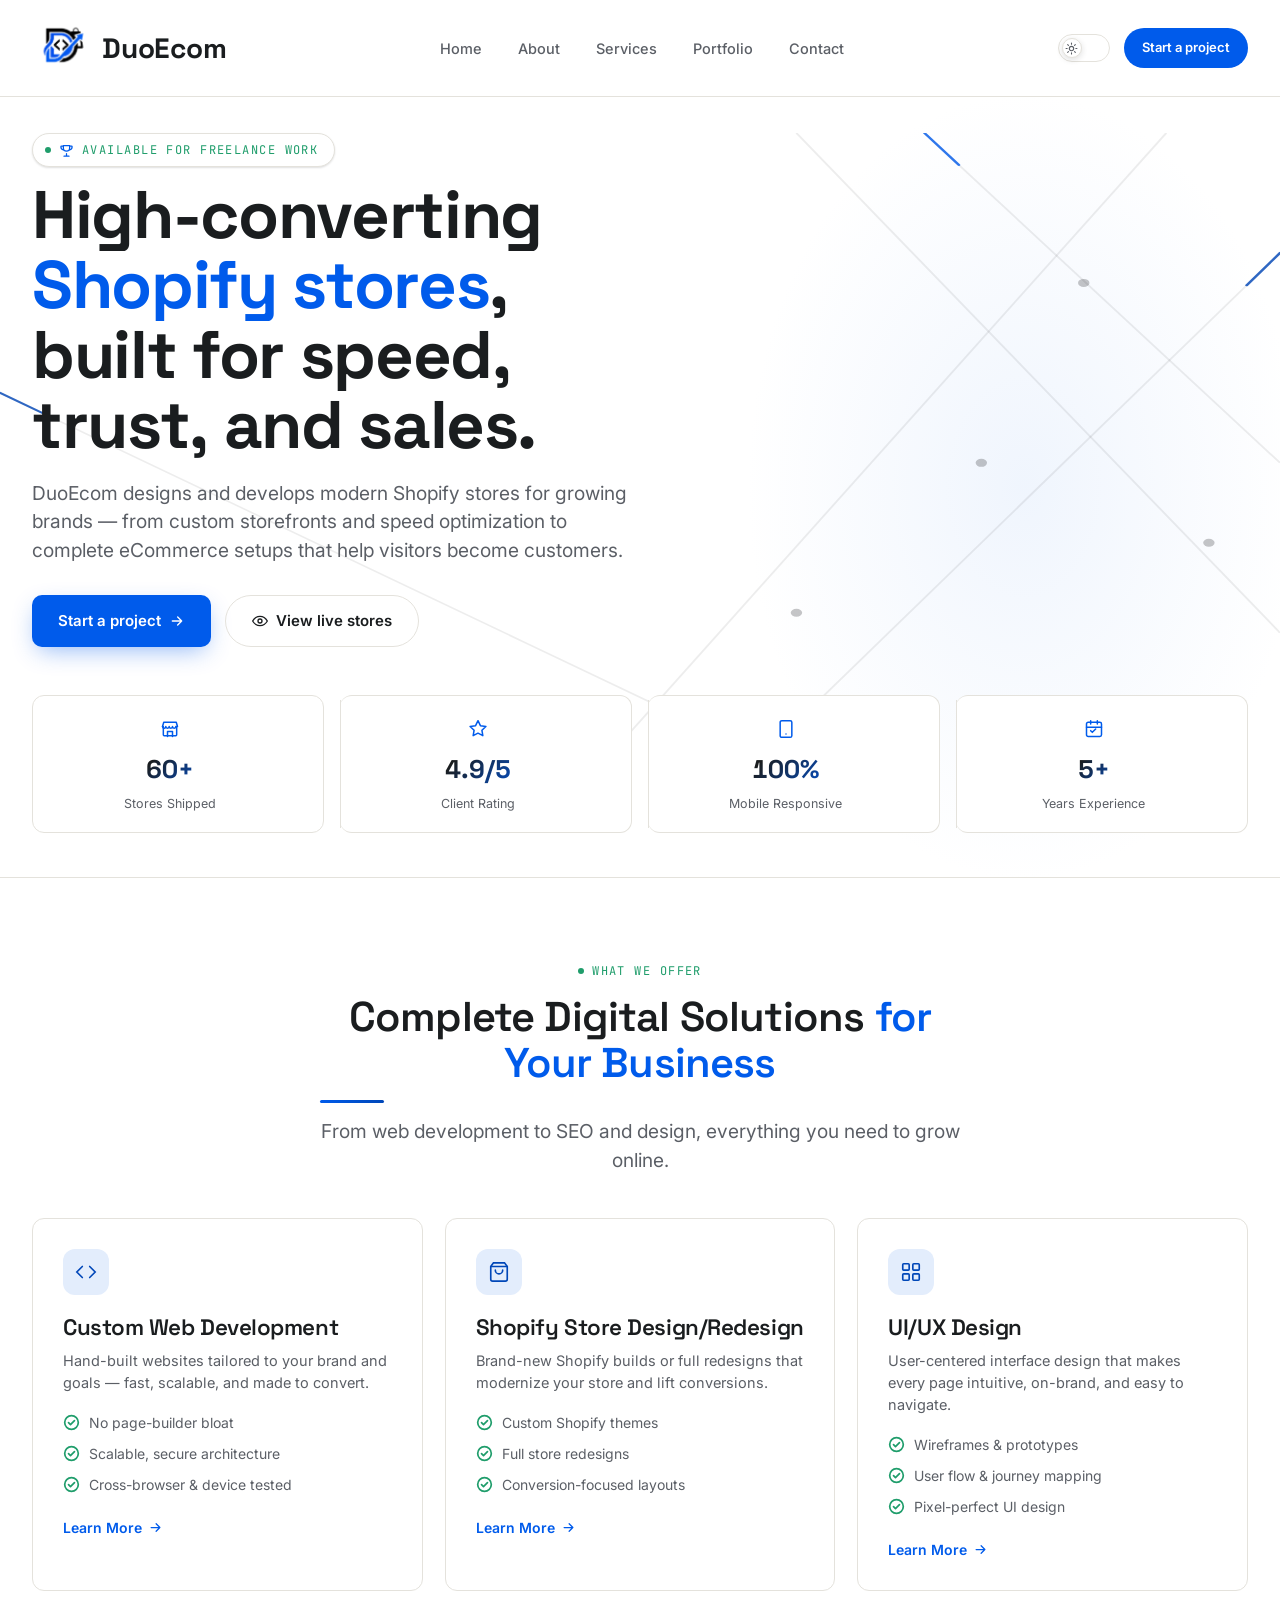
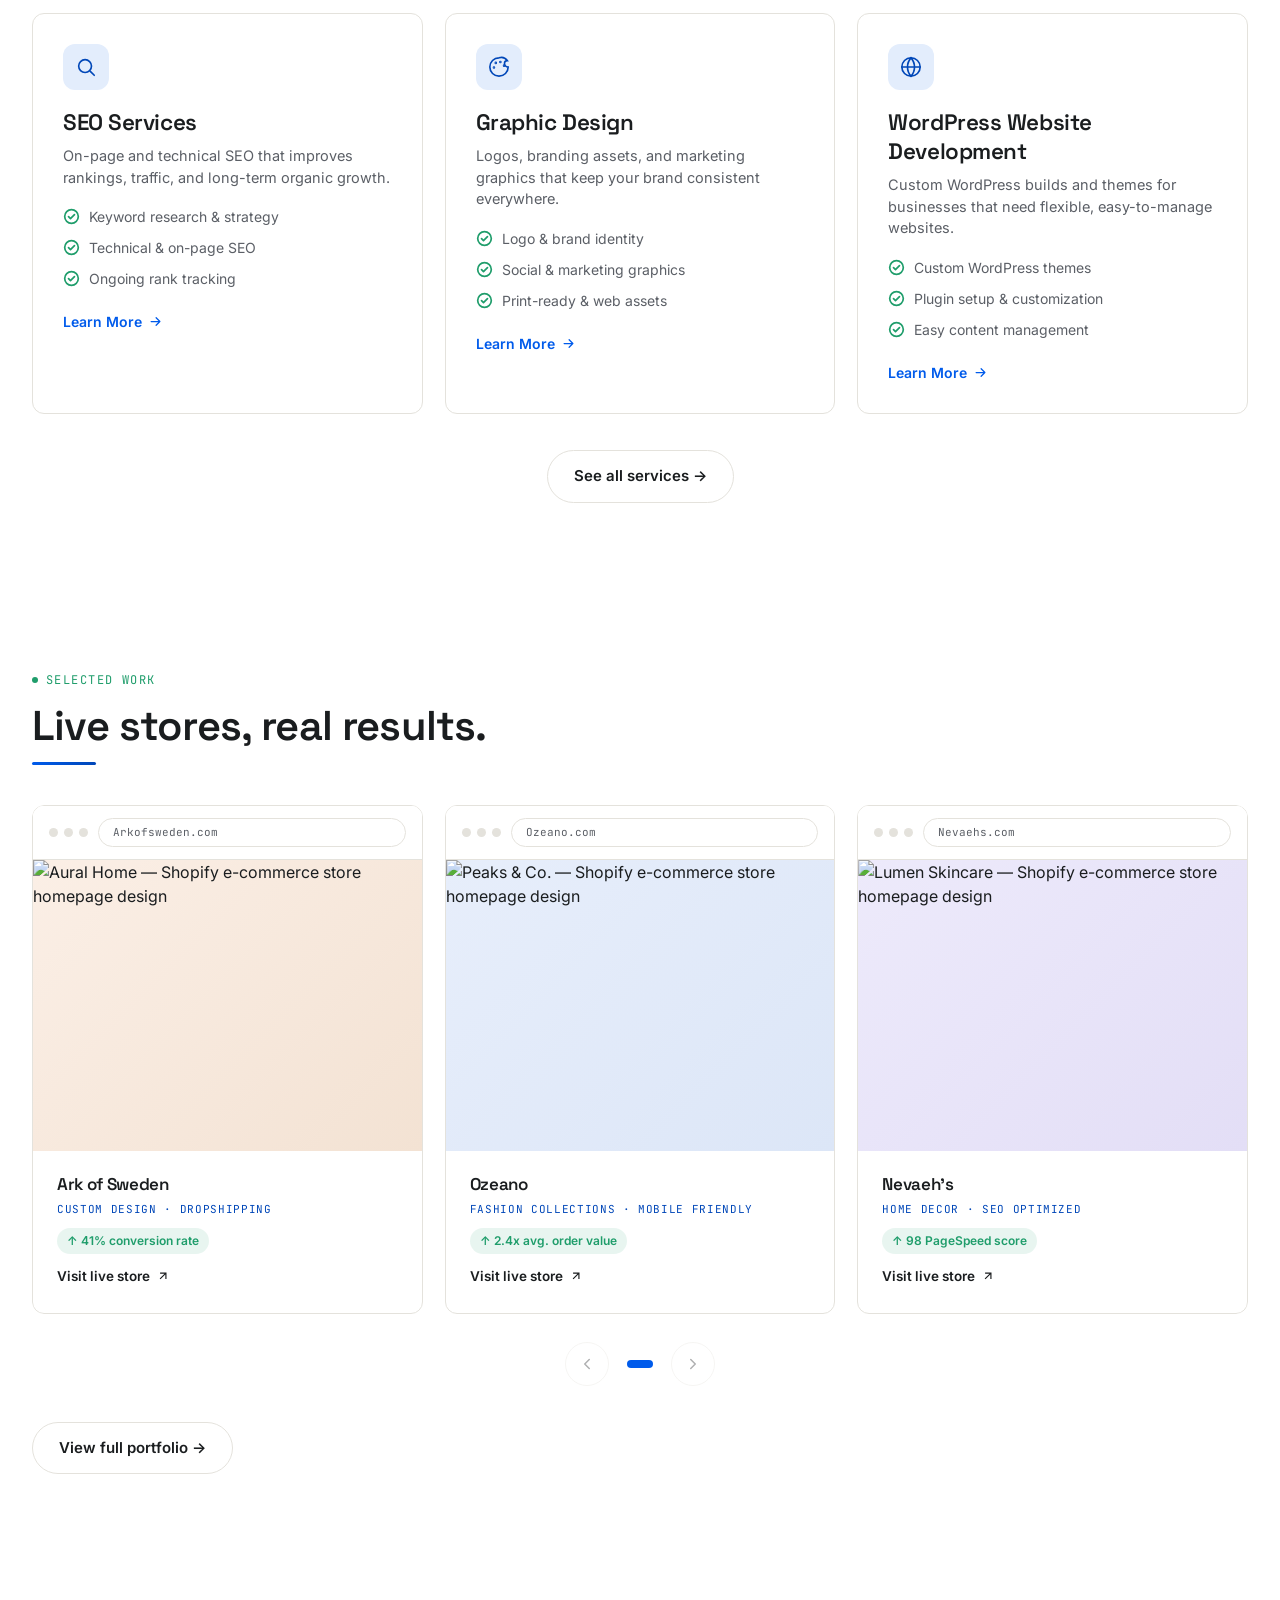
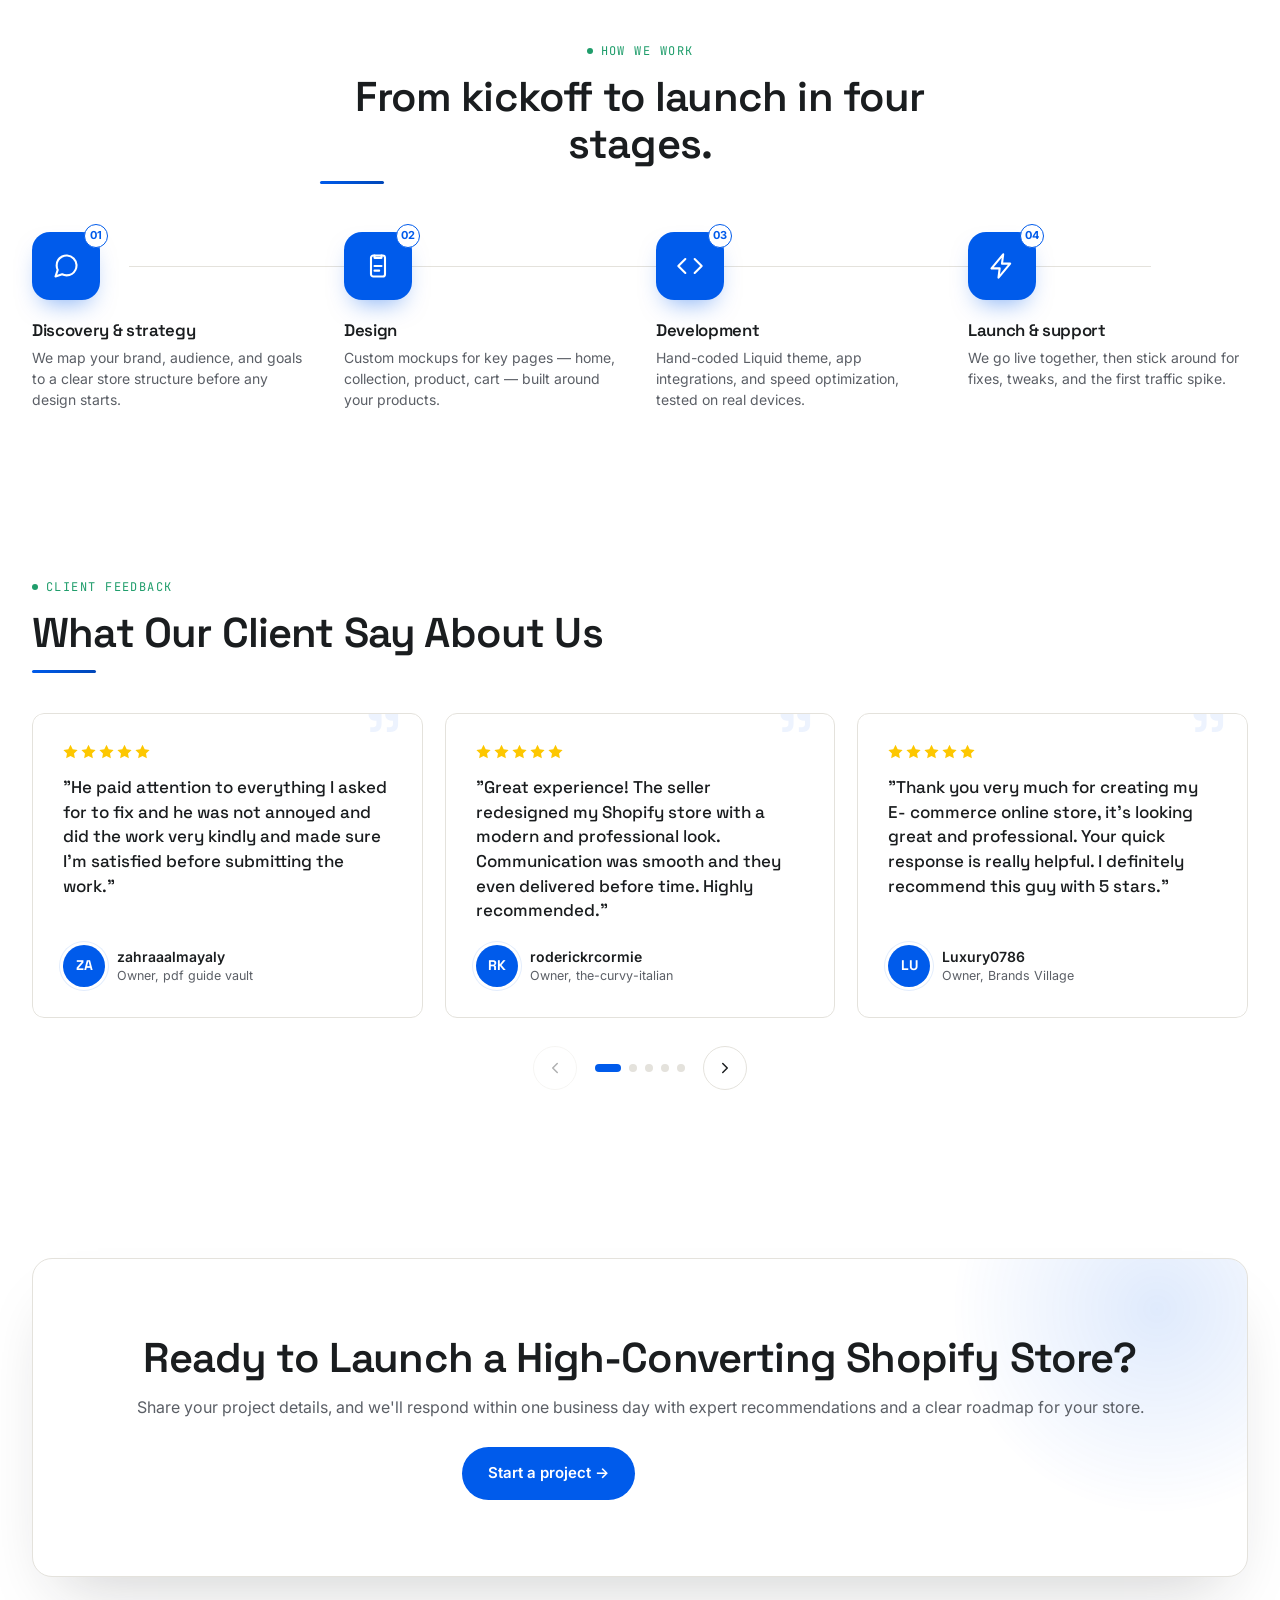
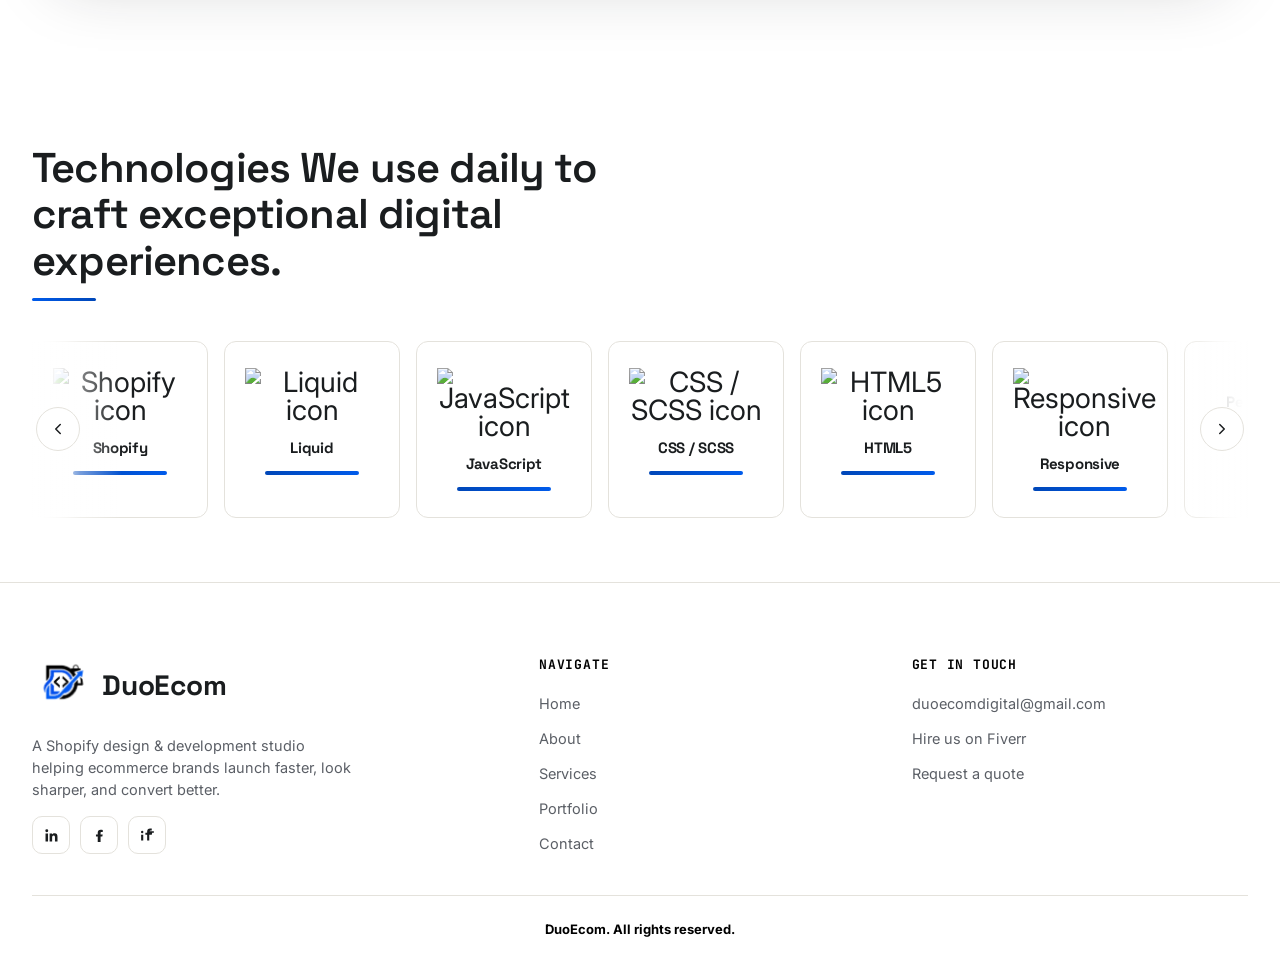
==== commit 56cfe447: "changings" ====
--- a/index.html
+++ b/index.html
@@ -164,11 +164,11 @@
 
       <div class="hero-stats hero-stats-cards">
         <div class="hero-stat stat-card">
+          <span class="stat-icon"><svg viewBox="0 0 24 24" fill="none" stroke="var(--accent)" stroke-width="1.8" stroke-linecap="round" stroke-linejoin="round"><path d="M3 9l1.5-5h15L21 9"/><path d="M3 9a2 2 0 0 0 4 0 2 2 0 0 0 4 0 2 2 0 0 0 4 0 2 2 0 0 0 4 0"/><path d="M4 9v10a1 1 0 0 0 1 1h14a1 1 0 0 0 1-1V9"/><path d="M9 21v-6h6v6"/></svg></span>
+          <span class="num">60+</span><span class="label">Stores Shipped</span>
+        </div>
+        <div class="hero-stat stat-card">
           <span class="stat-icon"><svg viewBox="0 0 24 24" fill="none" stroke="var(--accent)" stroke-width="1.8" stroke-linecap="round" stroke-linejoin="round"><path d="M12 2l2.9 6 6.6.9-4.8 4.6 1.1 6.5L12 17l-5.8 3 1.1-6.5L2.5 8.9l6.6-.9z"/></svg></span>
-          <span class="num">60+</span><span class="label">Stores Shipped</span>
-        </div>
-        <div class="hero-stat stat-card">
-          <span class="stat-icon"><svg viewBox="0 0 24 24" fill="none" stroke="var(--accent)" stroke-width="1.8" stroke-linecap="round" stroke-linejoin="round"><path d="M20 6L9 17l-5-5"/></svg></span>
           <span class="num">4.9/5</span><span class="label">Client Rating</span>
         </div>
         <div class="hero-stat stat-card">
@@ -176,7 +176,7 @@
           <span class="num">100%</span><span class="label">Mobile Responsive</span>
         </div>
         <div class="hero-stat stat-card">
-          <span class="stat-icon"><svg viewBox="0 0 24 24" fill="none" stroke="var(--accent)" stroke-width="1.8" stroke-linecap="round" stroke-linejoin="round"><path d="M12 22s8-4.5 8-11V5l-8-3-8 3v6c0 6.5 8 11 8 11z"/></svg></span>
+          <span class="stat-icon"><svg viewBox="0 0 24 24" fill="none" stroke="var(--accent)" stroke-width="1.8" stroke-linecap="round" stroke-linejoin="round"><rect x="3" y="4" width="18" height="17" rx="2"/><path d="M16 2v4M8 2v4M3 10h18"/><path d="M8 14l2 2 4-4"/></svg></span>
           <span class="num">5+</span><span class="label">Years Experience</span>
         </div>
       </div>
--- a/style.css
+++ b/style.css
@@ -904,7 +904,7 @@
 .testimonial-card:hover .stars svg:nth-child(4) { transition-delay: .09s; }
 .testimonial-card:hover .stars svg:nth-child(5) { transition-delay: .12s; }
 .stars { display: flex; gap: 3px; margin-bottom: 16px; }
-.stars svg { width: 15px; height: 15px; fill: var(--accent); }
+.stars svg { width: 15px; height: 15px; fill: #fdc700; }
 .testimonial-quote {
   font-family: var(--font-display);
   font-size: 17px;
@@ -976,7 +976,7 @@
    ========================================================================== */
 .site-footer {
   border-top: 1px solid var(--line);
-  padding: 56px 0 28px;
+  padding: 72px 0 28px;
 }
 .footer-top {
   display: grid;
@@ -2394,6 +2394,8 @@
 }
 @media (max-width: 480px) {
   .process-timeline { grid-template-columns: 1fr; }
+  .process-step-v2 { text-align: center; }
+  .process-icon-wrap { margin-left: auto; margin-right: auto; }
 }
 
 /* ==========================================================================
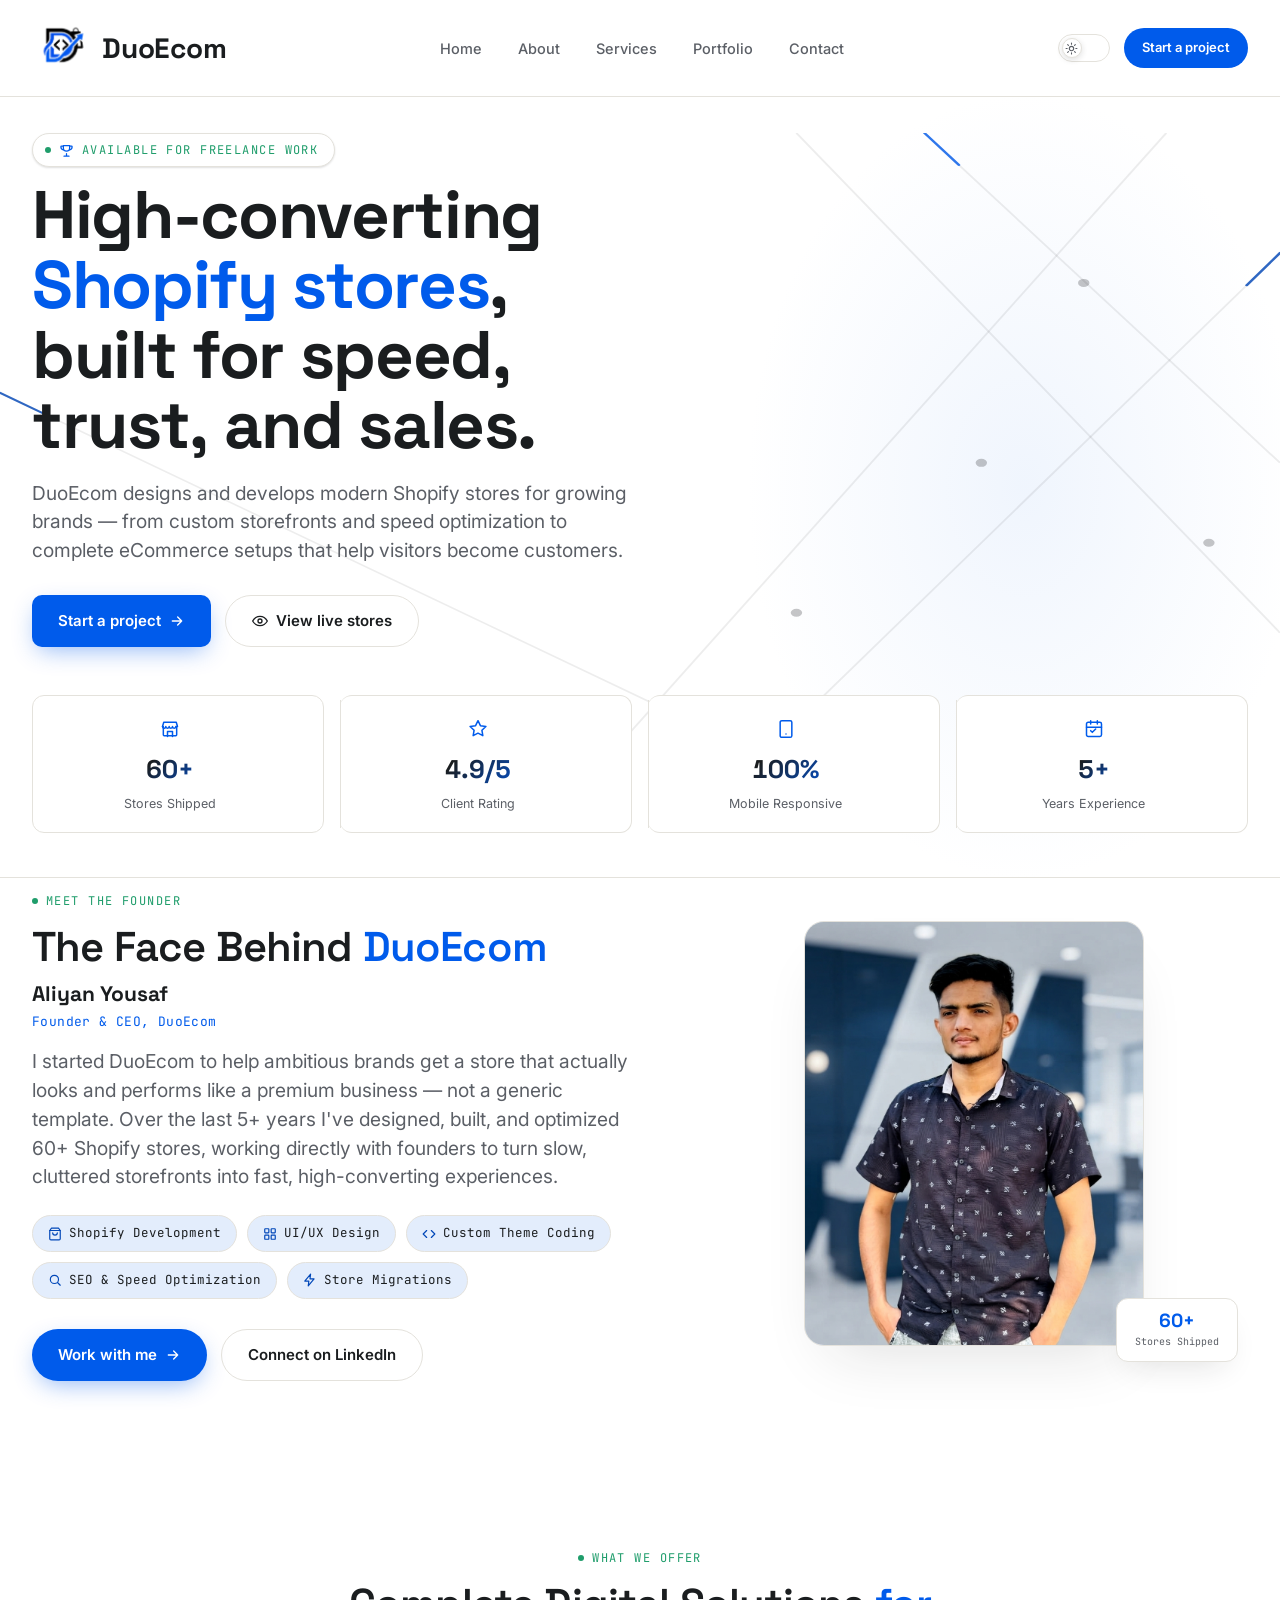
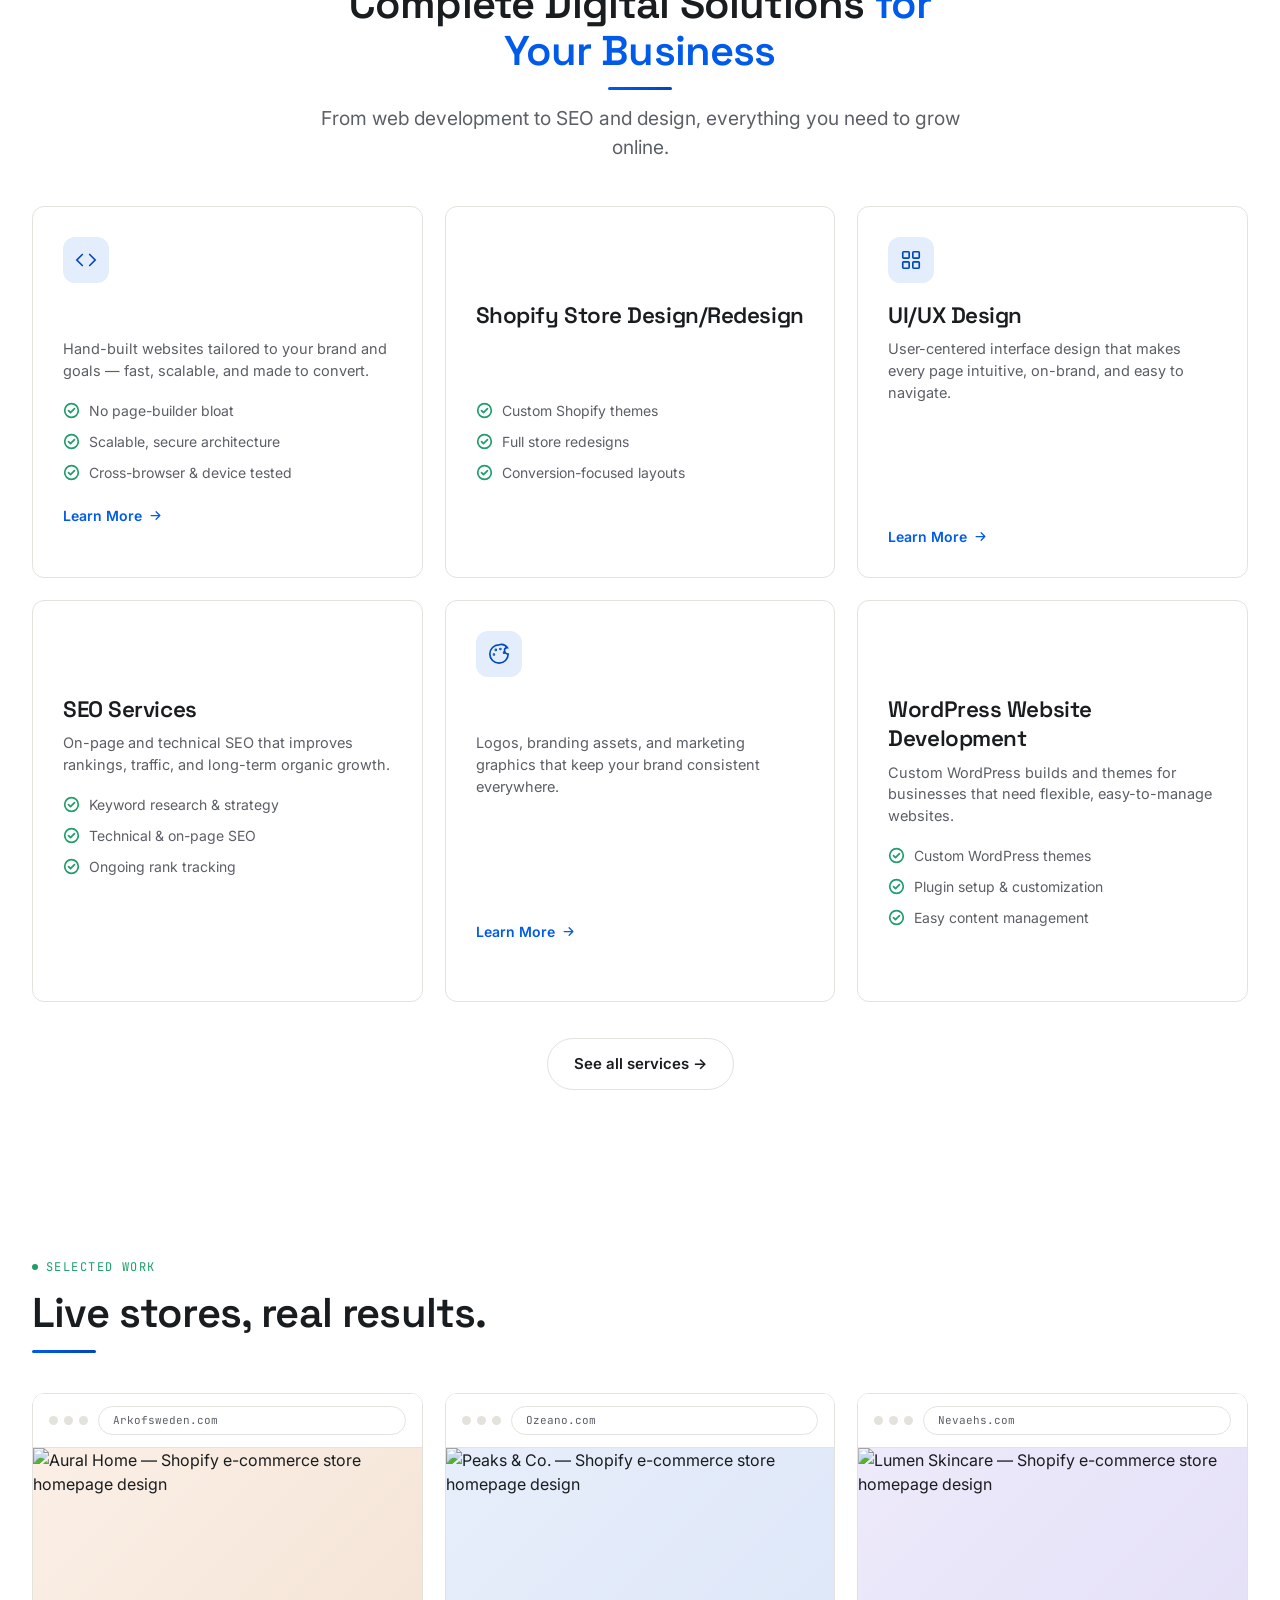
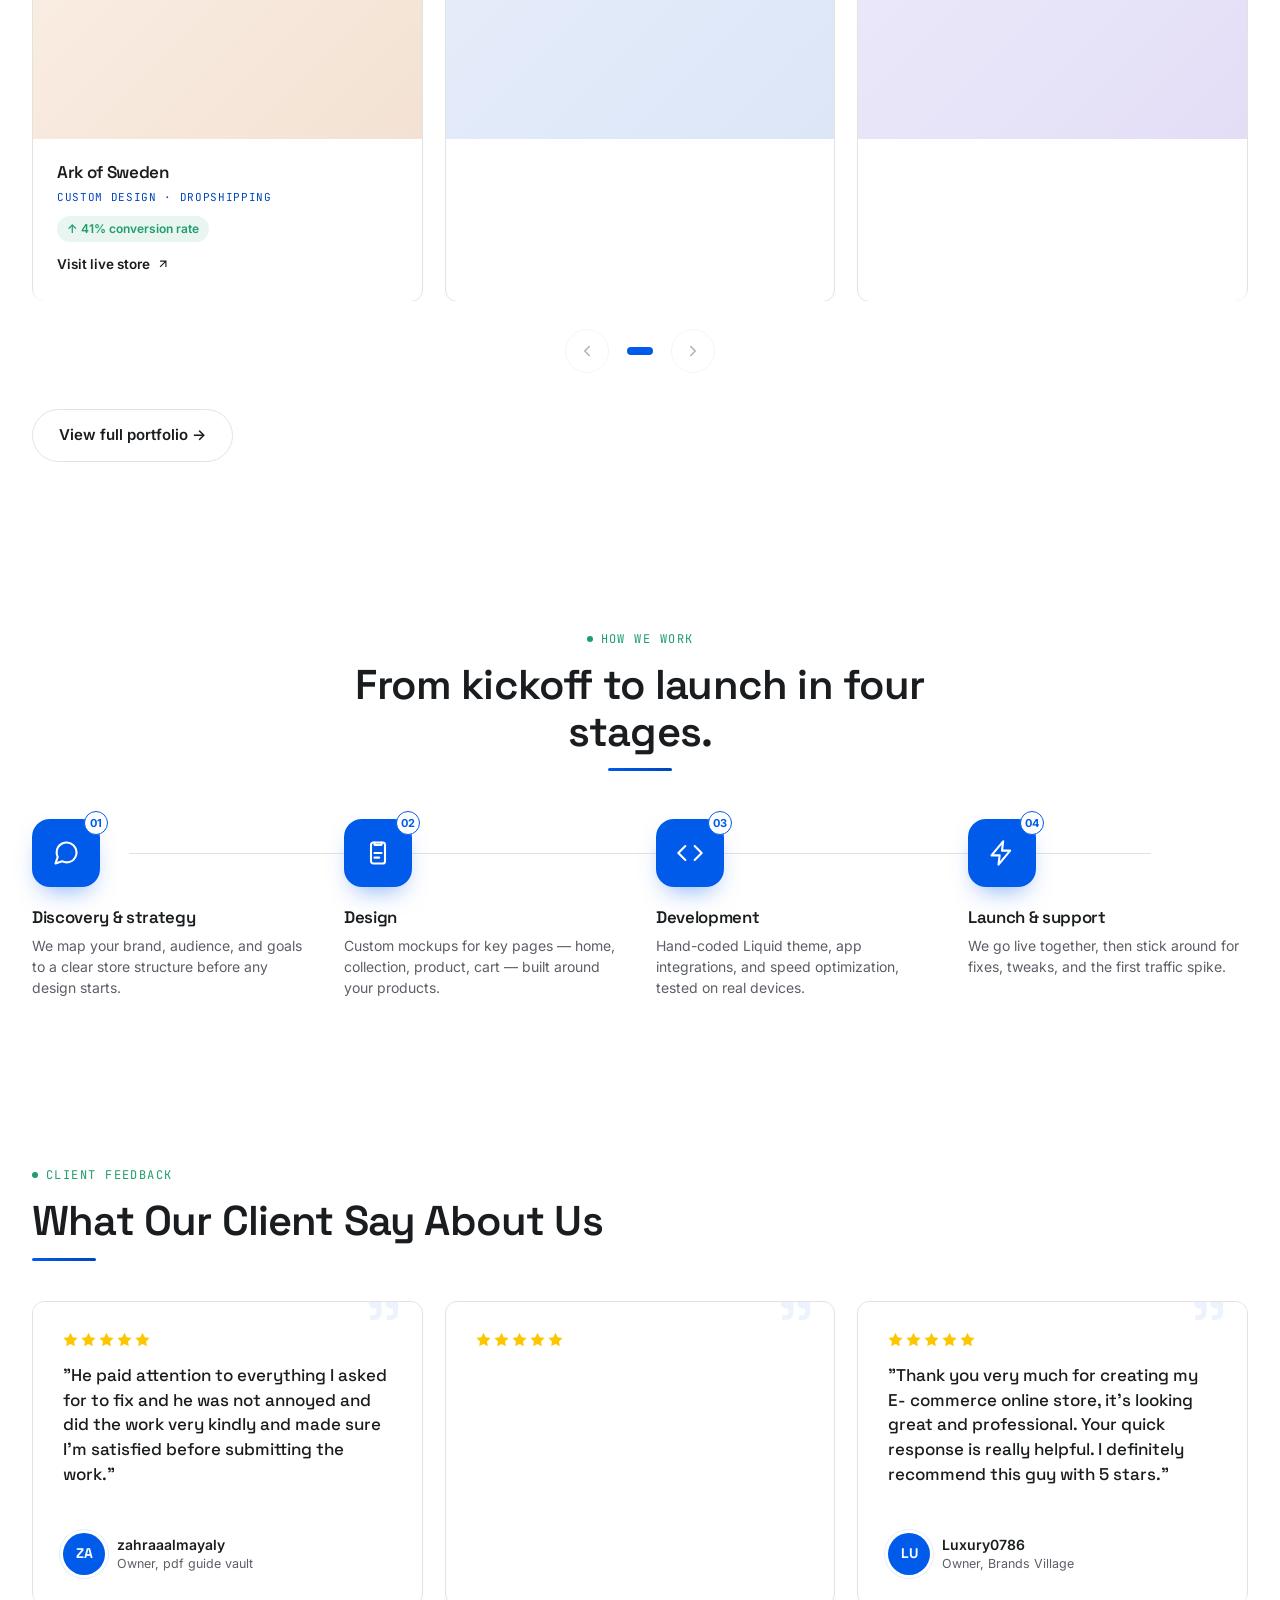
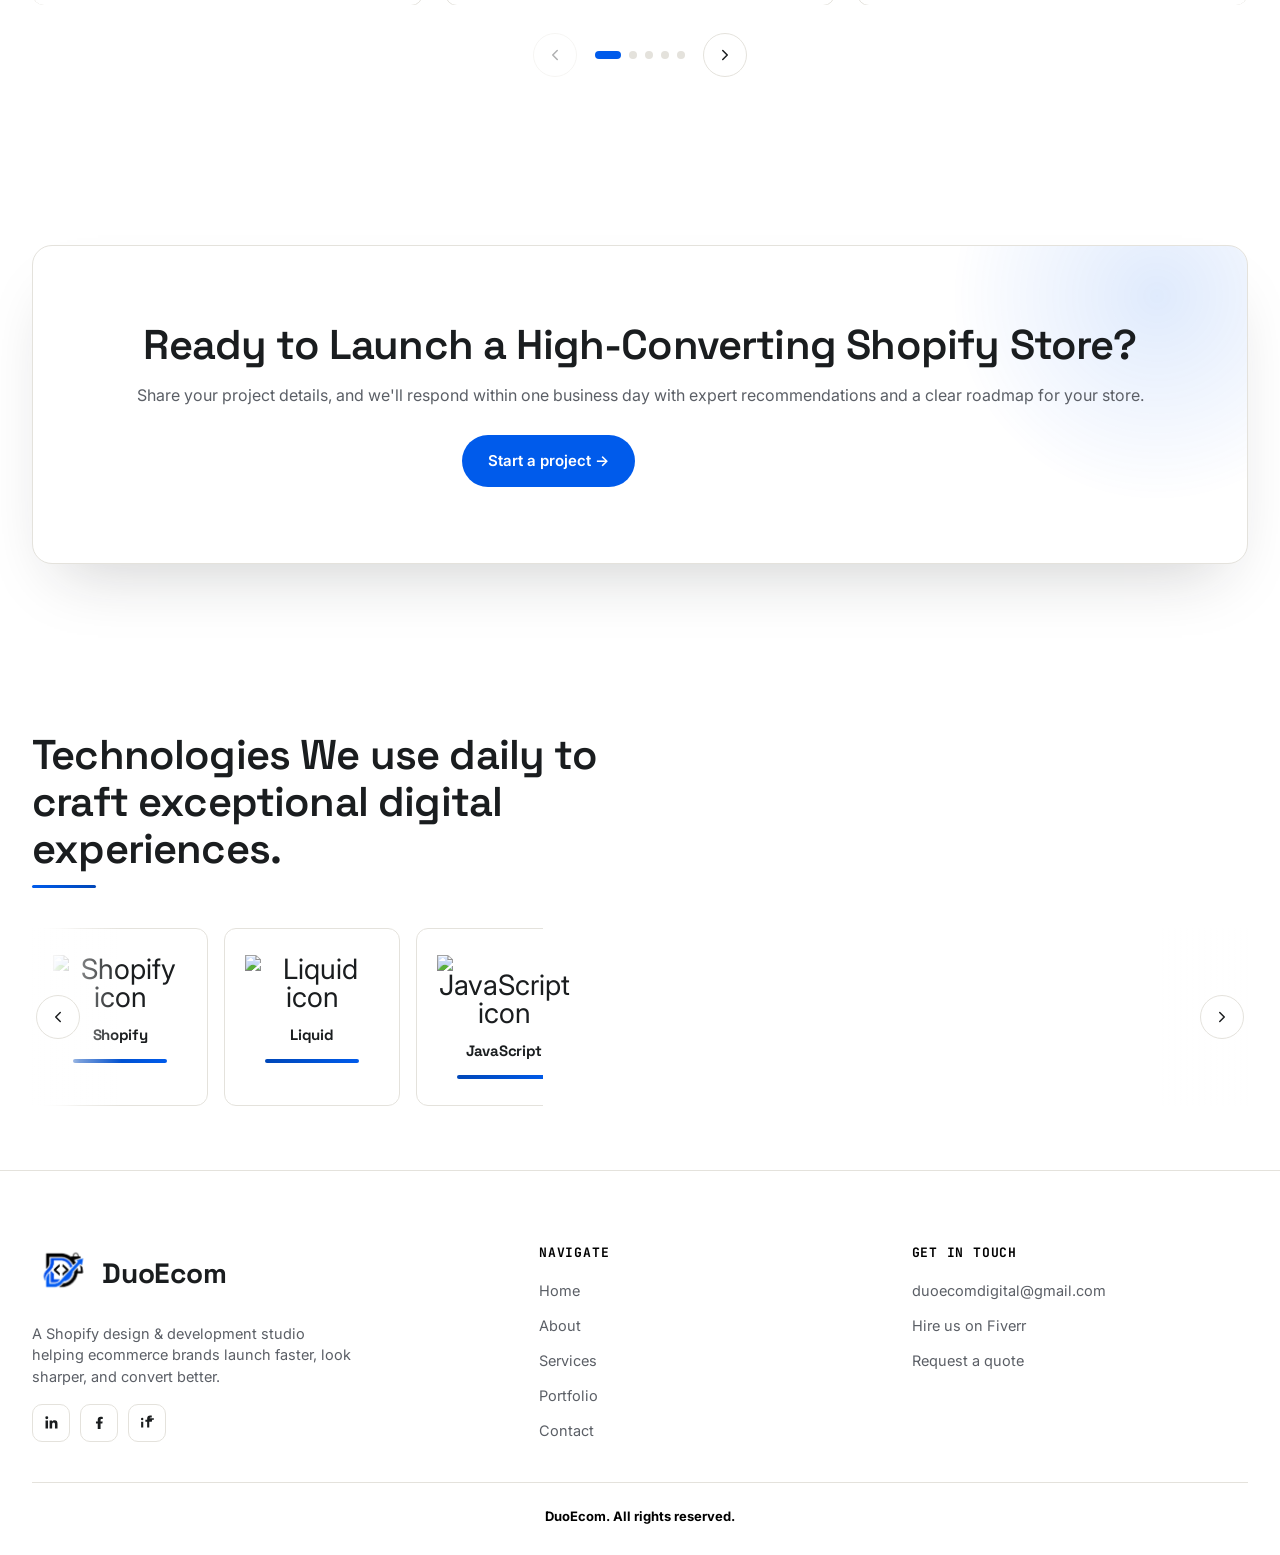
==== commit 90aff523: "change" ====
--- a/index.html
+++ b/index.html
@@ -183,6 +183,59 @@
     </div>
   </section>
 
+  <!-- ============ MEET THE CEO ============ -->
+  <section class="section container ceo-section">
+    <div class="ceo-grid">
+      <div class="ceo-content reveal reveal-left">
+        <p class="eyebrow">Meet the founder</p>
+        <h2>The Face Behind <span style="color:var(--accent);">DuoEcom</span></h2>
+        <p class="ceo-name">Aliyan Yousaf</p>
+        <p class="ceo-role">Founder &amp; CEO, DuoEcom</p>
+        <p class="lead ceo-bio">I started DuoEcom to help ambitious brands get a store that actually looks and performs like a premium business — not a generic template. Over the last 5+ years I've designed, built, and optimized 60+ Shopify stores, working directly with founders to turn slow, cluttered storefronts into fast, high-converting experiences.</p>
+
+        <div class="ceo-skills">
+          <span class="ceo-skill-pill">
+            <svg viewBox="0 0 24 24" fill="none" stroke="currentColor" stroke-width="2" stroke-linecap="round" stroke-linejoin="round"><path d="M6 2L3 6v14a2 2 0 0 0 2 2h14a2 2 0 0 0 2-2V6l-3-4z"/><path d="M3 6h18M16 10a4 4 0 0 1-8 0"/></svg>
+            Shopify Development
+          </span>
+          <span class="ceo-skill-pill">
+            <svg viewBox="0 0 24 24" fill="none" stroke="currentColor" stroke-width="2" stroke-linecap="round" stroke-linejoin="round"><rect x="3" y="3" width="7" height="7" rx="1"/><rect x="14" y="3" width="7" height="7" rx="1"/><rect x="3" y="14" width="7" height="7" rx="1"/><rect x="14" y="14" width="7" height="7" rx="1"/></svg>
+            UI/UX Design
+          </span>
+          <span class="ceo-skill-pill">
+            <svg viewBox="0 0 24 24" fill="none" stroke="currentColor" stroke-width="2" stroke-linecap="round" stroke-linejoin="round"><polyline points="16 18 22 12 16 6"/><polyline points="8 6 2 12 8 18"/></svg>
+            Custom Theme Coding
+          </span>
+          <span class="ceo-skill-pill">
+            <svg viewBox="0 0 24 24" fill="none" stroke="currentColor" stroke-width="2" stroke-linecap="round" stroke-linejoin="round"><circle cx="11" cy="11" r="7"/><path d="M21 21l-4.3-4.3"/></svg>
+            SEO &amp; Speed Optimization
+          </span>
+          <span class="ceo-skill-pill">
+            <svg viewBox="0 0 24 24" fill="none" stroke="currentColor" stroke-width="2" stroke-linecap="round" stroke-linejoin="round"><path d="M13 2L3 14h7l-1 8 10-12h-7l1-8z"/></svg>
+            Store Migrations
+          </span>
+        </div>
+
+        <div class="ceo-actions">
+          <a href="./pages/contact.html" class="btn btn-accent btn-glow">Work with me
+            <svg viewBox="0 0 24 24" fill="none" stroke="currentColor" stroke-width="2" stroke-linecap="round" stroke-linejoin="round" width="16" height="16"><path d="M5 12h14M13 6l6 6-6 6"/></svg>
+          </a>
+          <a href="https://www.linkedin.com/in/aliyan-yousaf/" target="_blank" rel="noopener" class="btn btn-ghost">Connect on LinkedIn</a>
+        </div>
+      </div>
+
+      <div class="ceo-image-wrap reveal reveal-right">
+        <div class="ceo-photo-frame">
+          <img src="./images/ceo-aliyan-yousaf.jpg" alt="Aliyan Yousaf — Founder and CEO of DuoEcom" width="600" height="750" loading="lazy">
+        </div>
+        <div class="ceo-badge-float">
+          <span class="num">60+</span>
+          <span class="label">Stores Shipped</span>
+        </div>
+      </div>
+    </div>
+  </section>
+
   <!-- ============ WHAT WE OFFER ============ -->
   <section class="section container offer-section">
     <div class="section-head center reveal">
--- a/style.css
+++ b/style.css
@@ -1756,6 +1756,9 @@
 .carousel-viewport {
   overflow: hidden;
   border-radius: var(--radius-md);
+  transform: translateZ(0);
+  -webkit-transform: translateZ(0);
+  isolation: isolate;
 }
 
 .carousel-track {
@@ -1936,6 +1939,10 @@
   transition: width .9s var(--ease) .15s;
 }
 .section-head.reveal.in-view h2::after { width: 64px; }
+.section-head.center h2::after {
+  left: 50%;
+  transform: translateX(-50%);
+}
 @media (prefers-reduced-motion: reduce) {
   .section-head h2::after { transition: none; width: 64px; }
 }
@@ -2406,4 +2413,147 @@
 .tech-stack-section { padding-bottom: 40px; }
 @media (min-width: 900px) {
   .tech-stack-section { padding-bottom: 64px; }
+}
+
+/* ==========================================================================
+   Meet the CEO / Founder section — image right (desktop), image on top
+   (mobile). Reuses existing tokens (--accent, --line, --surface, etc.) so
+   it inherits light/dark theme automatically.
+   ========================================================================== */
+.ceo-section { padding-top: 8px; }
+
+.ceo-grid {
+  display: grid;
+  gap: 44px;
+  align-items: center;
+}
+@media (min-width: 900px) {
+  .ceo-grid {
+    grid-template-columns: 1.05fr .95fr;
+    gap: 64px;
+  }
+}
+
+/* Mobile: image first, text below. Desktop: text left, image right. */
+.ceo-content   { order: 2; }
+.ceo-image-wrap { order: 1; }
+@media (min-width: 900px) {
+  .ceo-content    { order: 1; }
+  .ceo-image-wrap { order: 2; }
+}
+
+.ceo-name {
+  font-family: var(--font-display);
+  font-size: 21px;
+  font-weight: 700;
+  color: var(--ink);
+  margin-top: 8px;
+}
+.ceo-role {
+  font-family: var(--font-mono);
+  font-size: 13px;
+  color: var(--accent);
+  letter-spacing: .03em;
+  margin-top: 2px;
+  margin-bottom: 16px;
+}
+.ceo-bio { margin-top: 4px; }
+
+.ceo-skills {
+  display: flex;
+  flex-wrap: wrap;
+  gap: 10px;
+  margin: 24px 0 30px;
+}
+.ceo-skill-pill {
+  display: inline-flex;
+  align-items: center;
+  gap: 7px;
+  font-family: var(--font-mono);
+  font-size: 12.5px;
+  color: var(--ink);
+  background: var(--accent-tint);
+  border: 1px solid var(--line);
+  border-radius: 999px;
+  padding: 8px 15px;
+  transition: transform .25s var(--ease), border-color .25s ease, box-shadow .25s ease;
+}
+.ceo-skill-pill svg {
+  width: 14px;
+  height: 14px;
+  stroke: var(--accent-dark);
+  flex-shrink: 0;
+}
+.ceo-skill-pill:hover {
+  transform: translateY(-3px);
+  border-color: var(--accent);
+  box-shadow: 0 10px 20px -12px var(--shadow-soft);
+}
+
+.ceo-actions {
+  display: flex;
+  flex-wrap: wrap;
+  gap: 14px;
+}
+
+.ceo-image-wrap {
+  position: relative;
+  display: flex;
+  justify-content: center;
+}
+.ceo-photo-frame {
+  position: relative;
+  width: 100%;
+  max-width: 340px;
+  aspect-ratio: 4 / 5;
+  border-radius: var(--radius-lg);
+  overflow: hidden;
+  border: 1px solid var(--line);
+  background: var(--accent-tint);
+  box-shadow: 0 30px 60px -26px var(--shadow-soft);
+}
+.ceo-photo-frame img {
+  width: 100%;
+  height: 100%;
+  object-fit: cover;
+  object-position: top center;
+  display: block;
+}
+.ceo-badge-float {
+  position: absolute;
+  bottom: -16px;
+  right: 10px;
+  background: var(--surface);
+  border: 1px solid var(--line);
+  border-radius: var(--radius-md);
+  padding: 12px 18px;
+  display: flex;
+  flex-direction: column;
+  align-items: center;
+  box-shadow: 0 16px 32px -14px var(--shadow-soft);
+}
+.ceo-badge-float .num {
+  font-family: var(--font-display);
+  font-weight: 700;
+  font-size: 19px;
+  color: var(--accent);
+  line-height: 1;
+}
+.ceo-badge-float .label {
+  font-family: var(--font-mono);
+  font-size: 10px;
+  color: var(--ink-soft);
+  margin-top: 4px;
+  text-align: center;
+  white-space: nowrap;
+}
+
+@media (max-width: 899px) {
+  .ceo-photo-frame { max-width: 280px; margin: 0 auto; }
+  .ceo-badge-float { right: 50%; transform: translateX(140px); }
+}
+@media (max-width: 380px) {
+  .ceo-photo-frame { max-width: 240px; }
+  .ceo-badge-float { transform: translateX(120px); padding: 9px 14px; }
+  .ceo-badge-float .num { font-size: 16px; }
 }
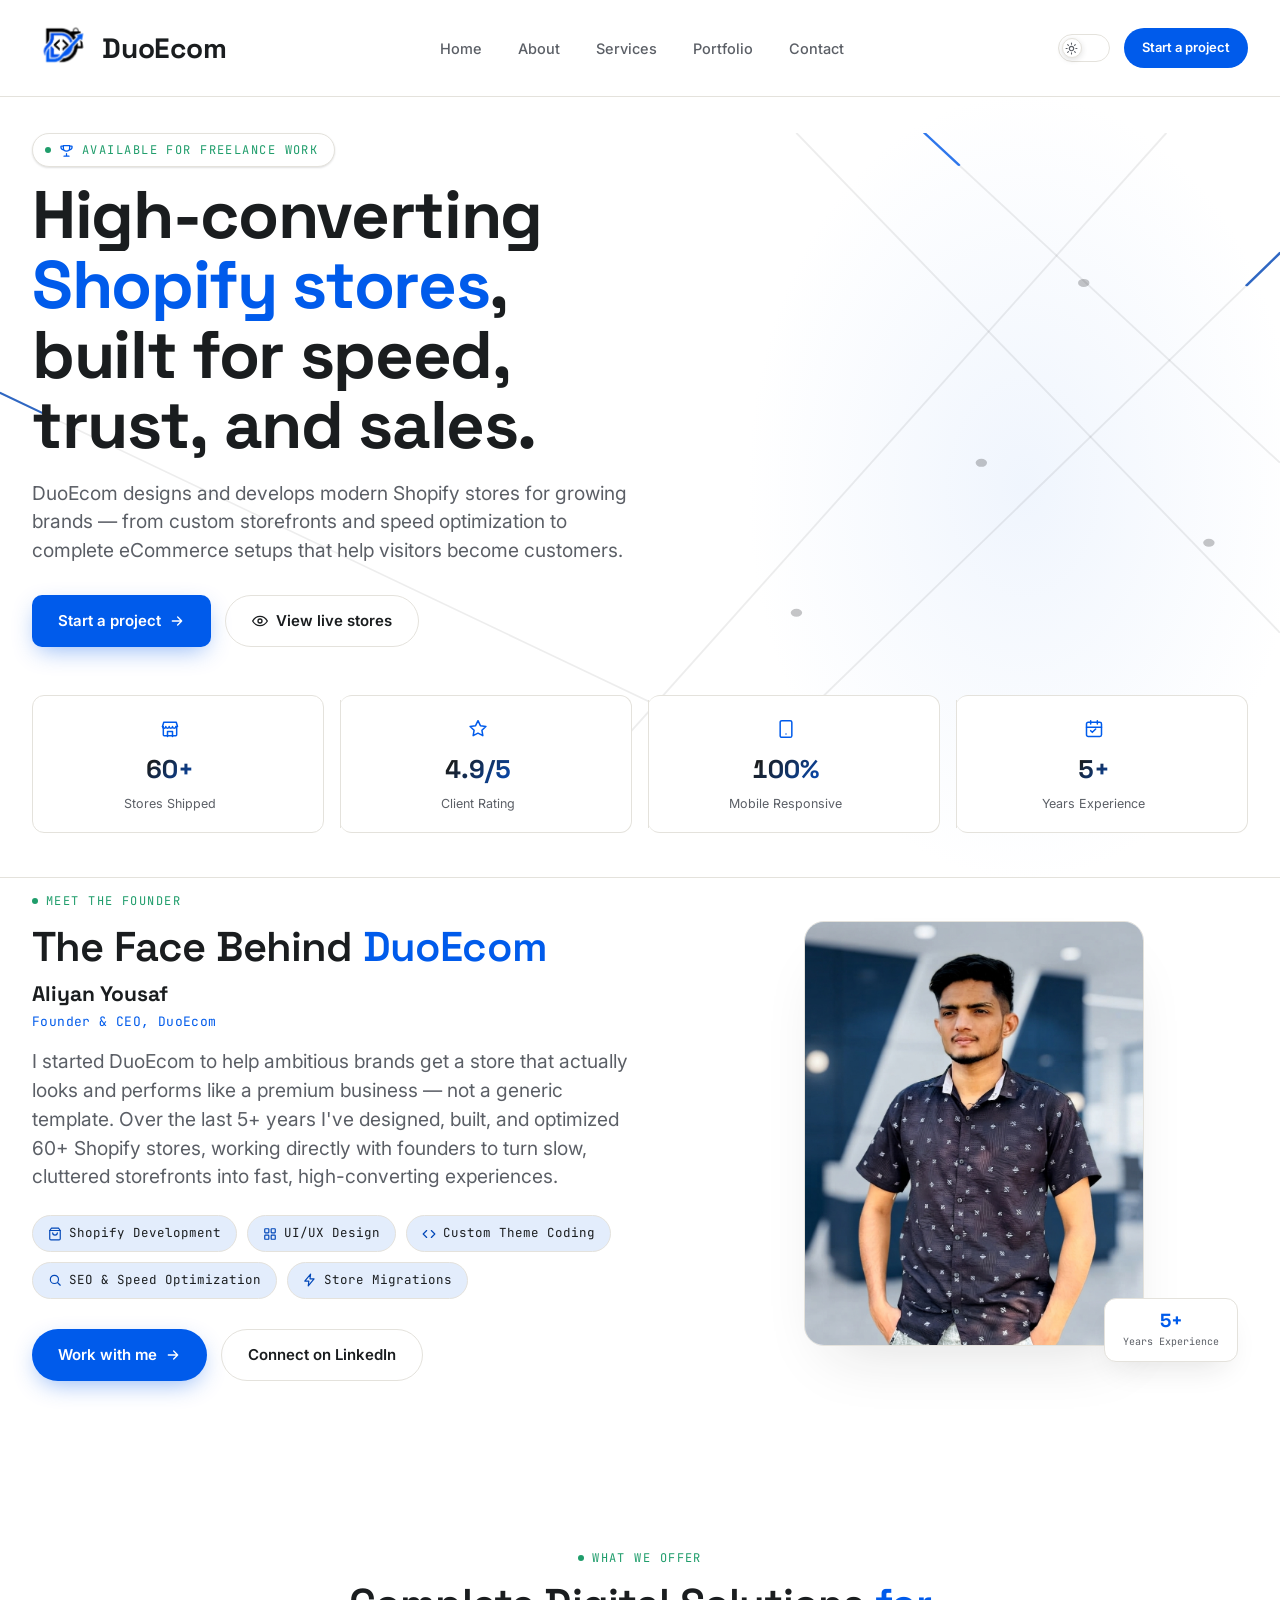
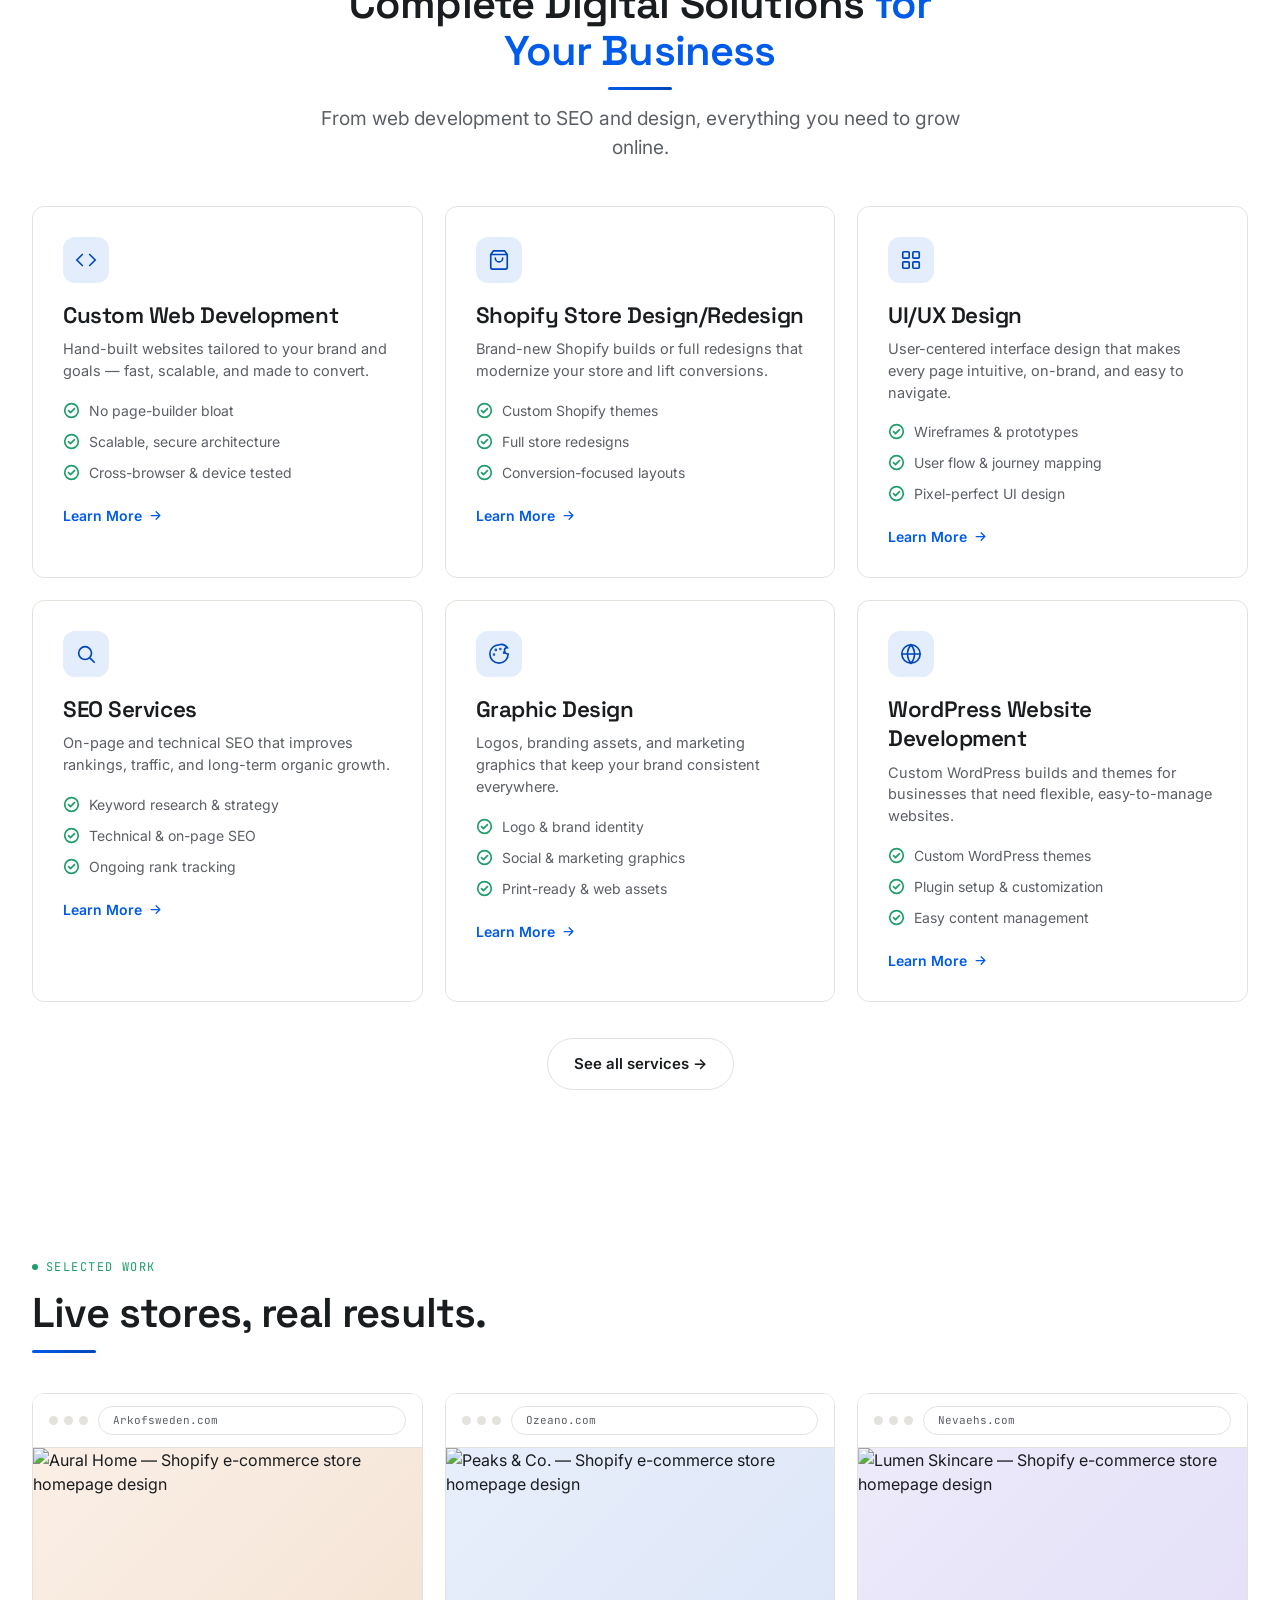
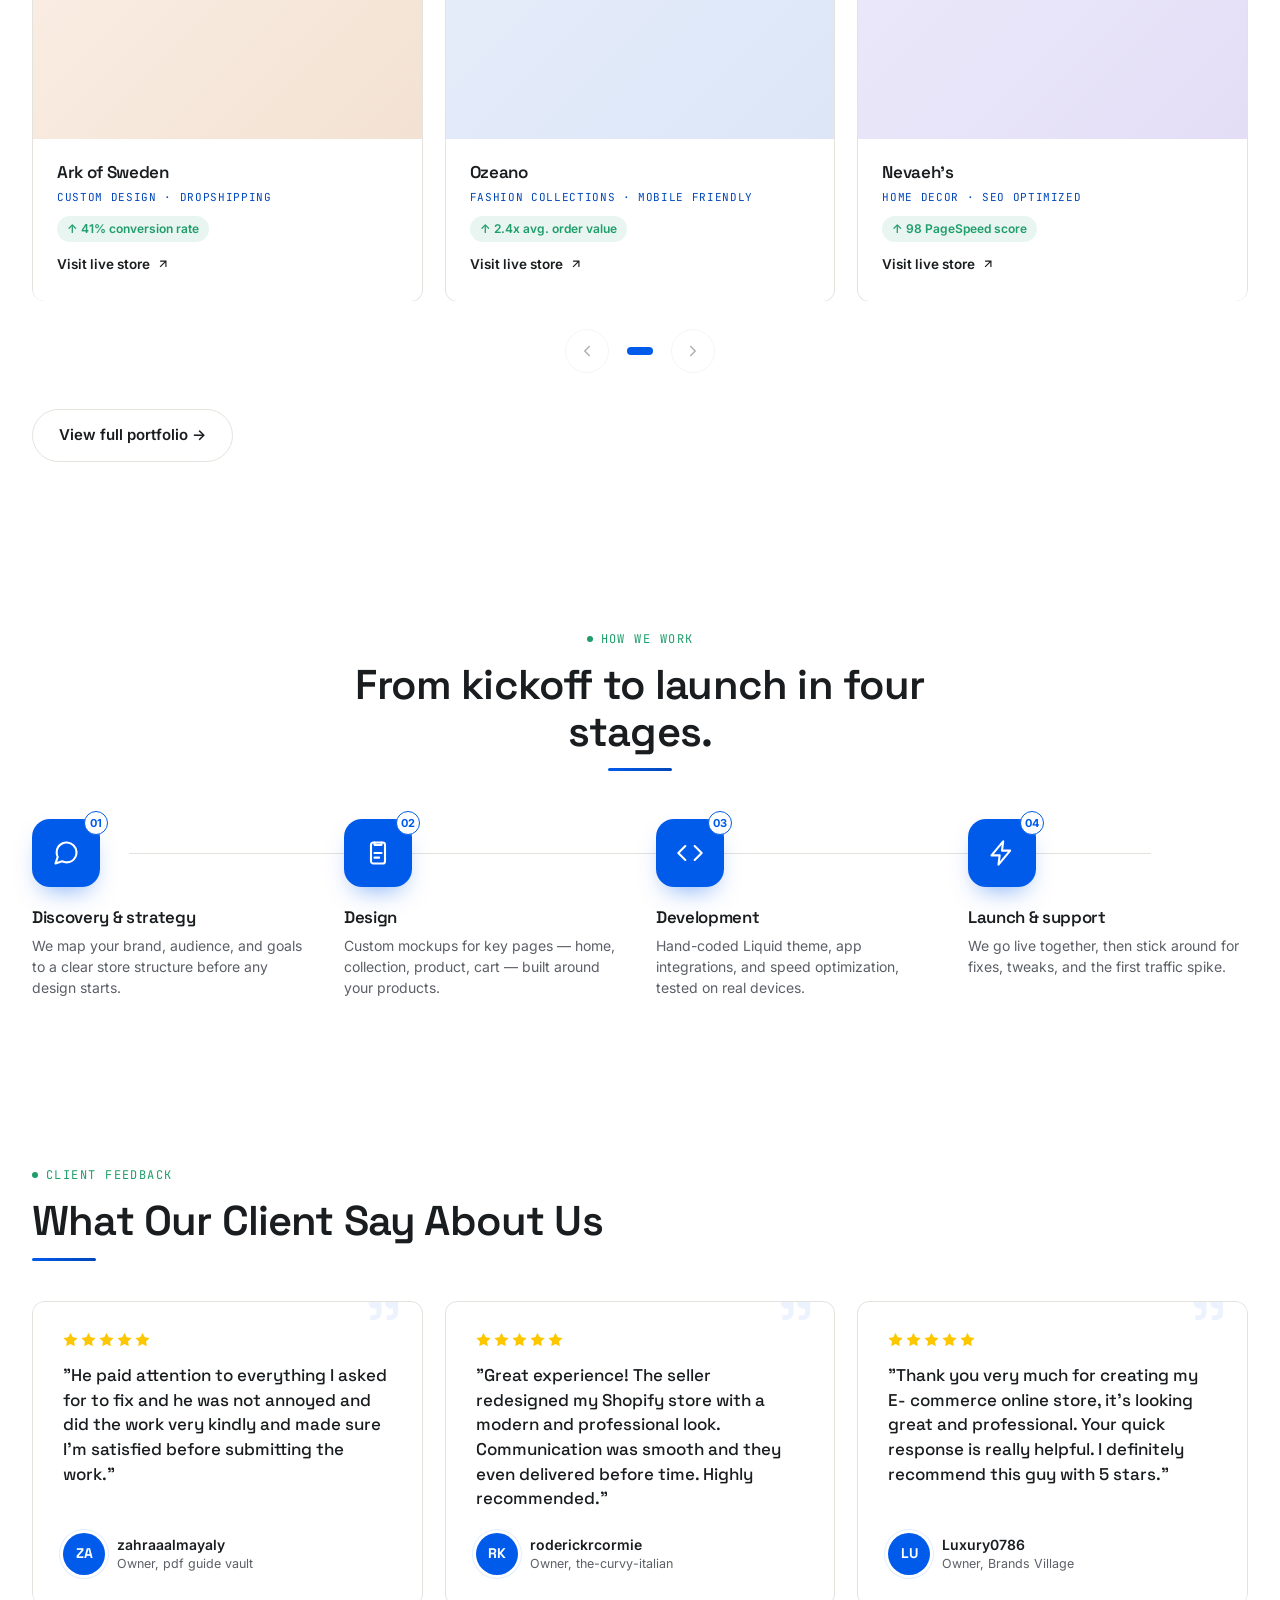
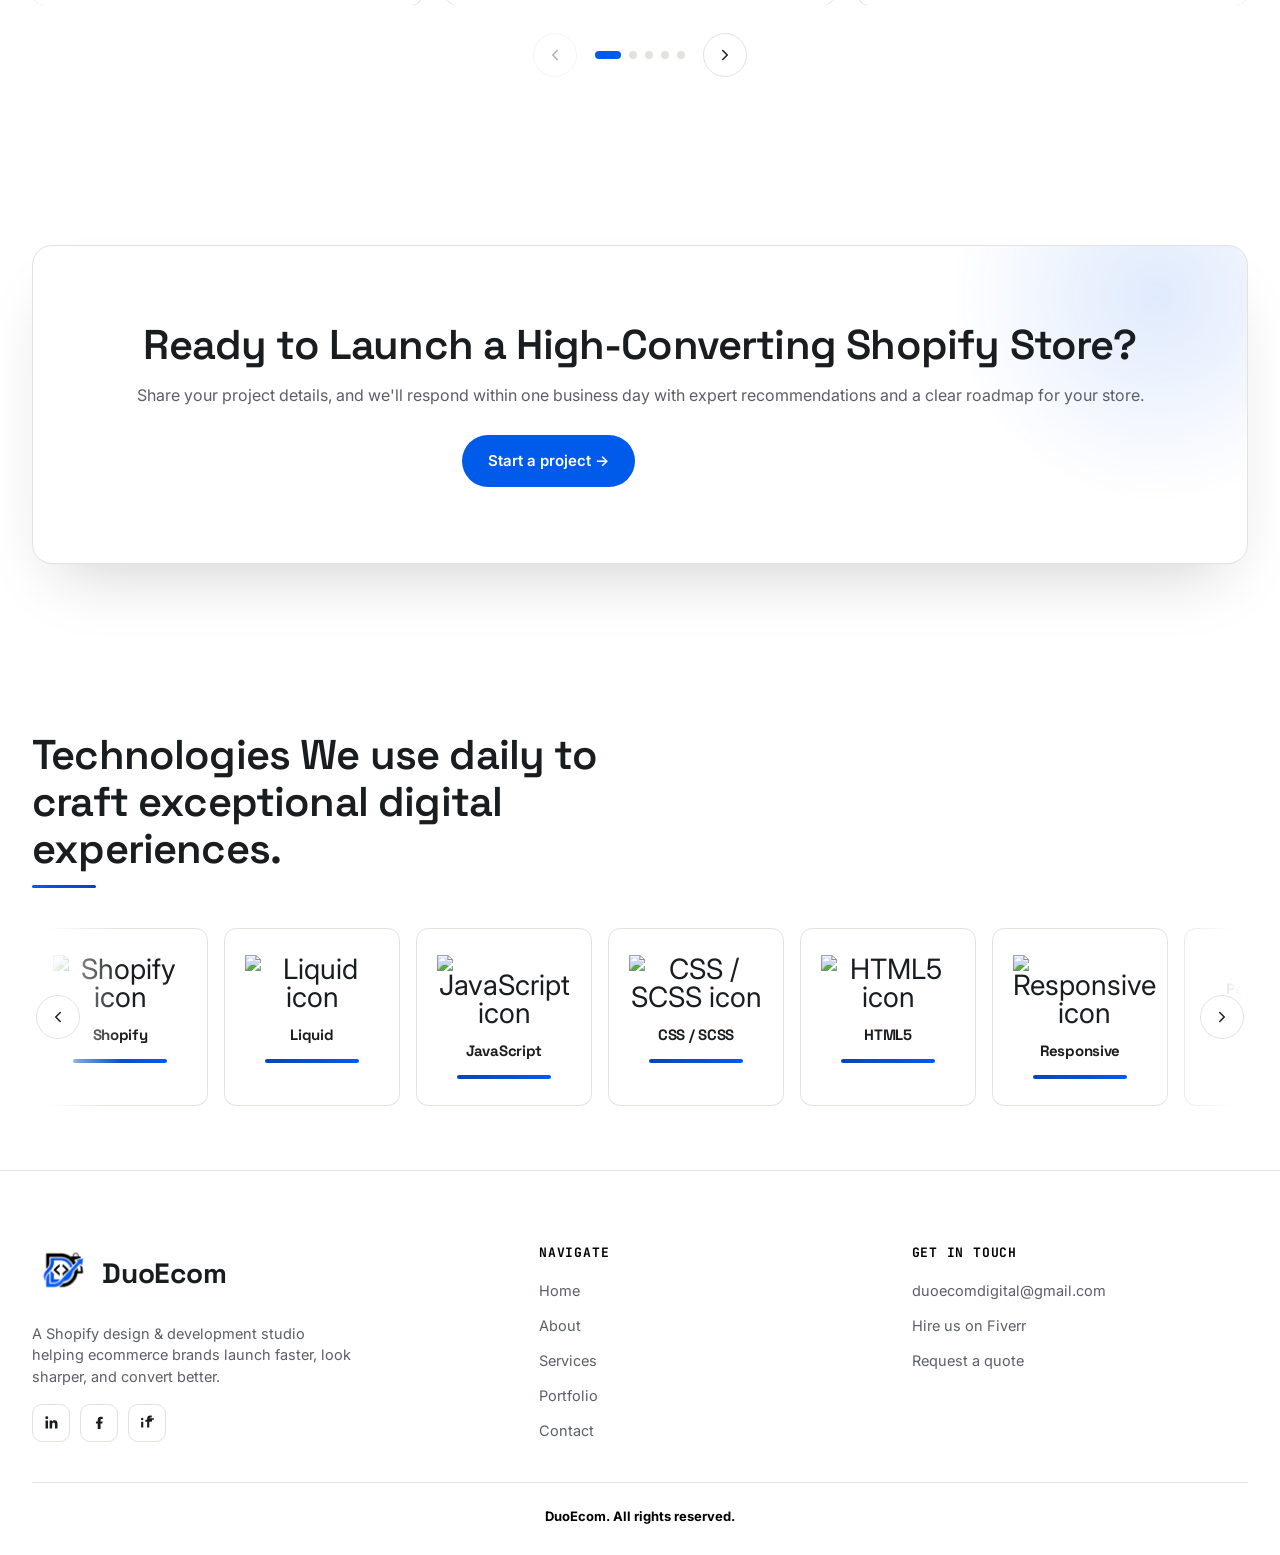
==== commit 3f361354: "change" ====
--- a/index.html
+++ b/index.html
@@ -229,8 +229,8 @@
           <img src="./images/ceo-aliyan-yousaf.jpg" alt="Aliyan Yousaf — Founder and CEO of DuoEcom" width="600" height="750" loading="lazy">
         </div>
         <div class="ceo-badge-float">
-          <span class="num">60+</span>
-          <span class="label">Stores Shipped</span>
+          <span class="num">5+</span>
+          <span class="label">Years Experience</span>
         </div>
       </div>
     </div>
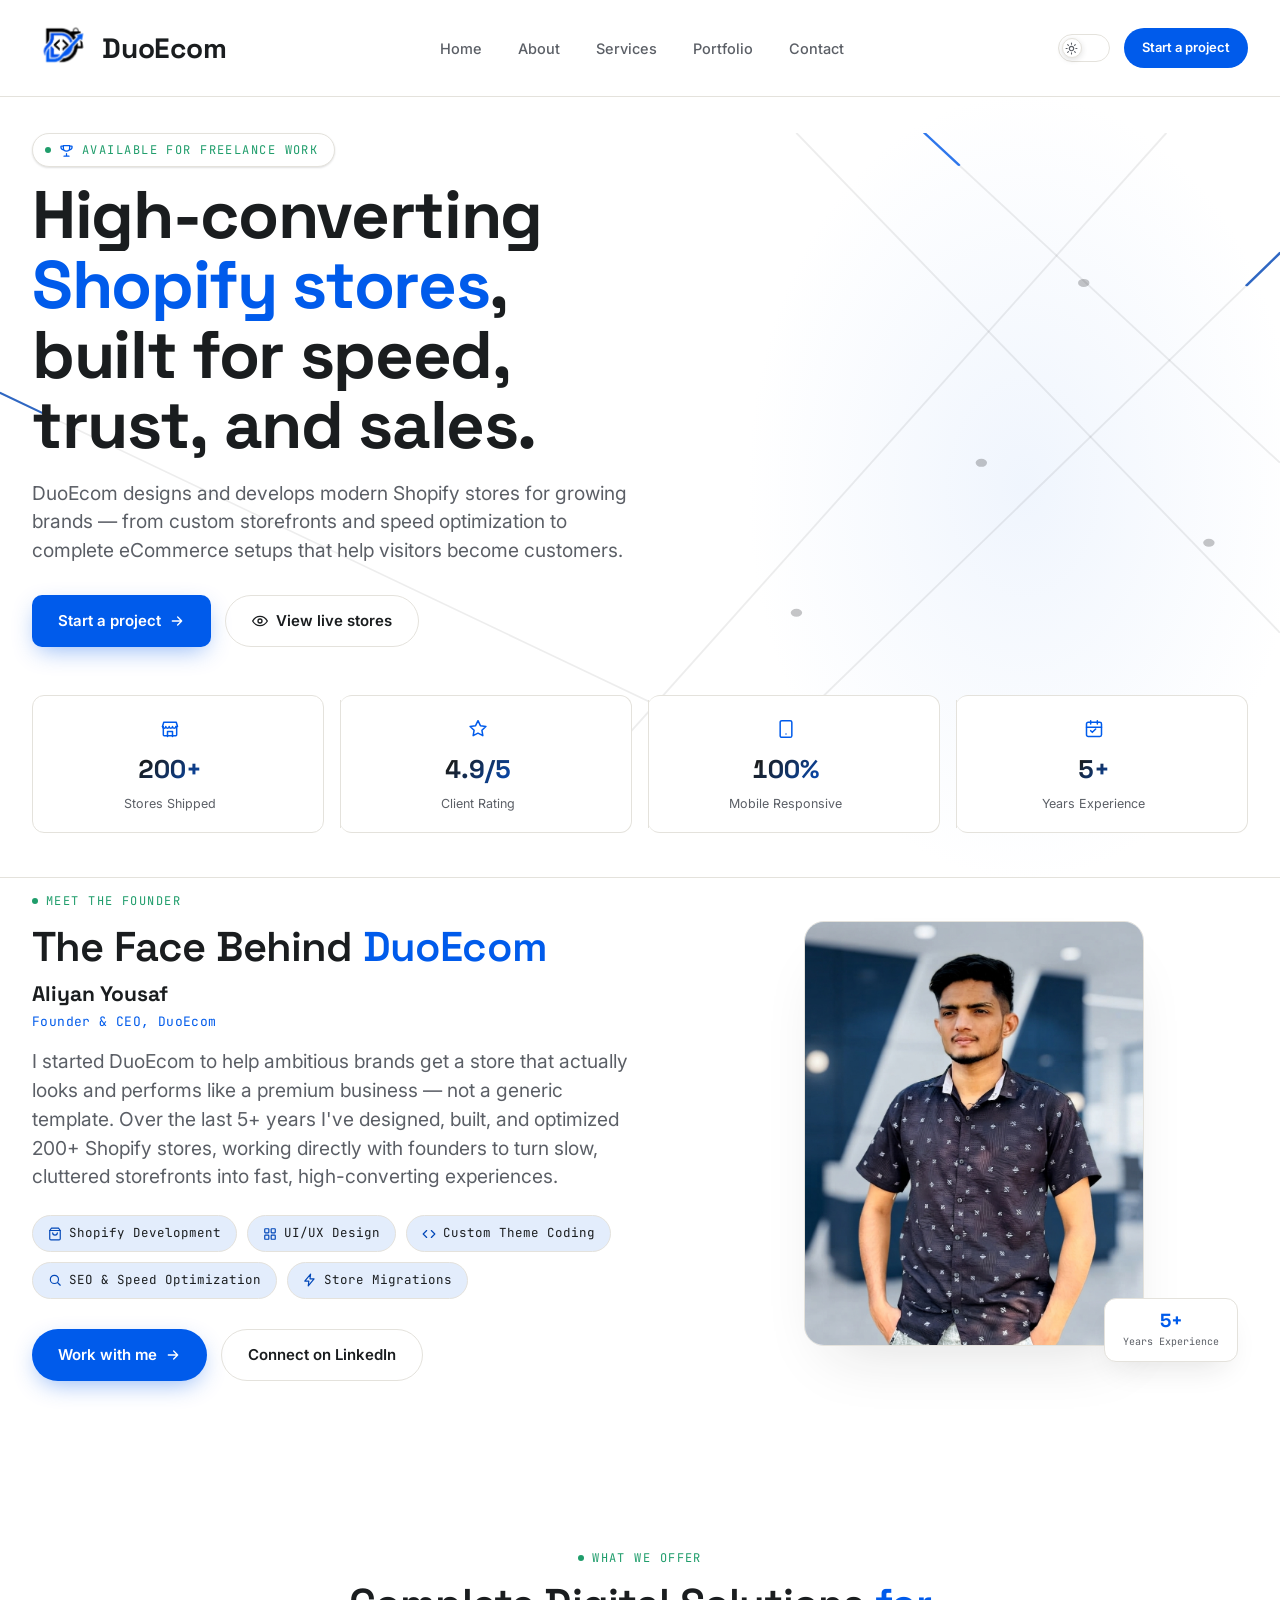
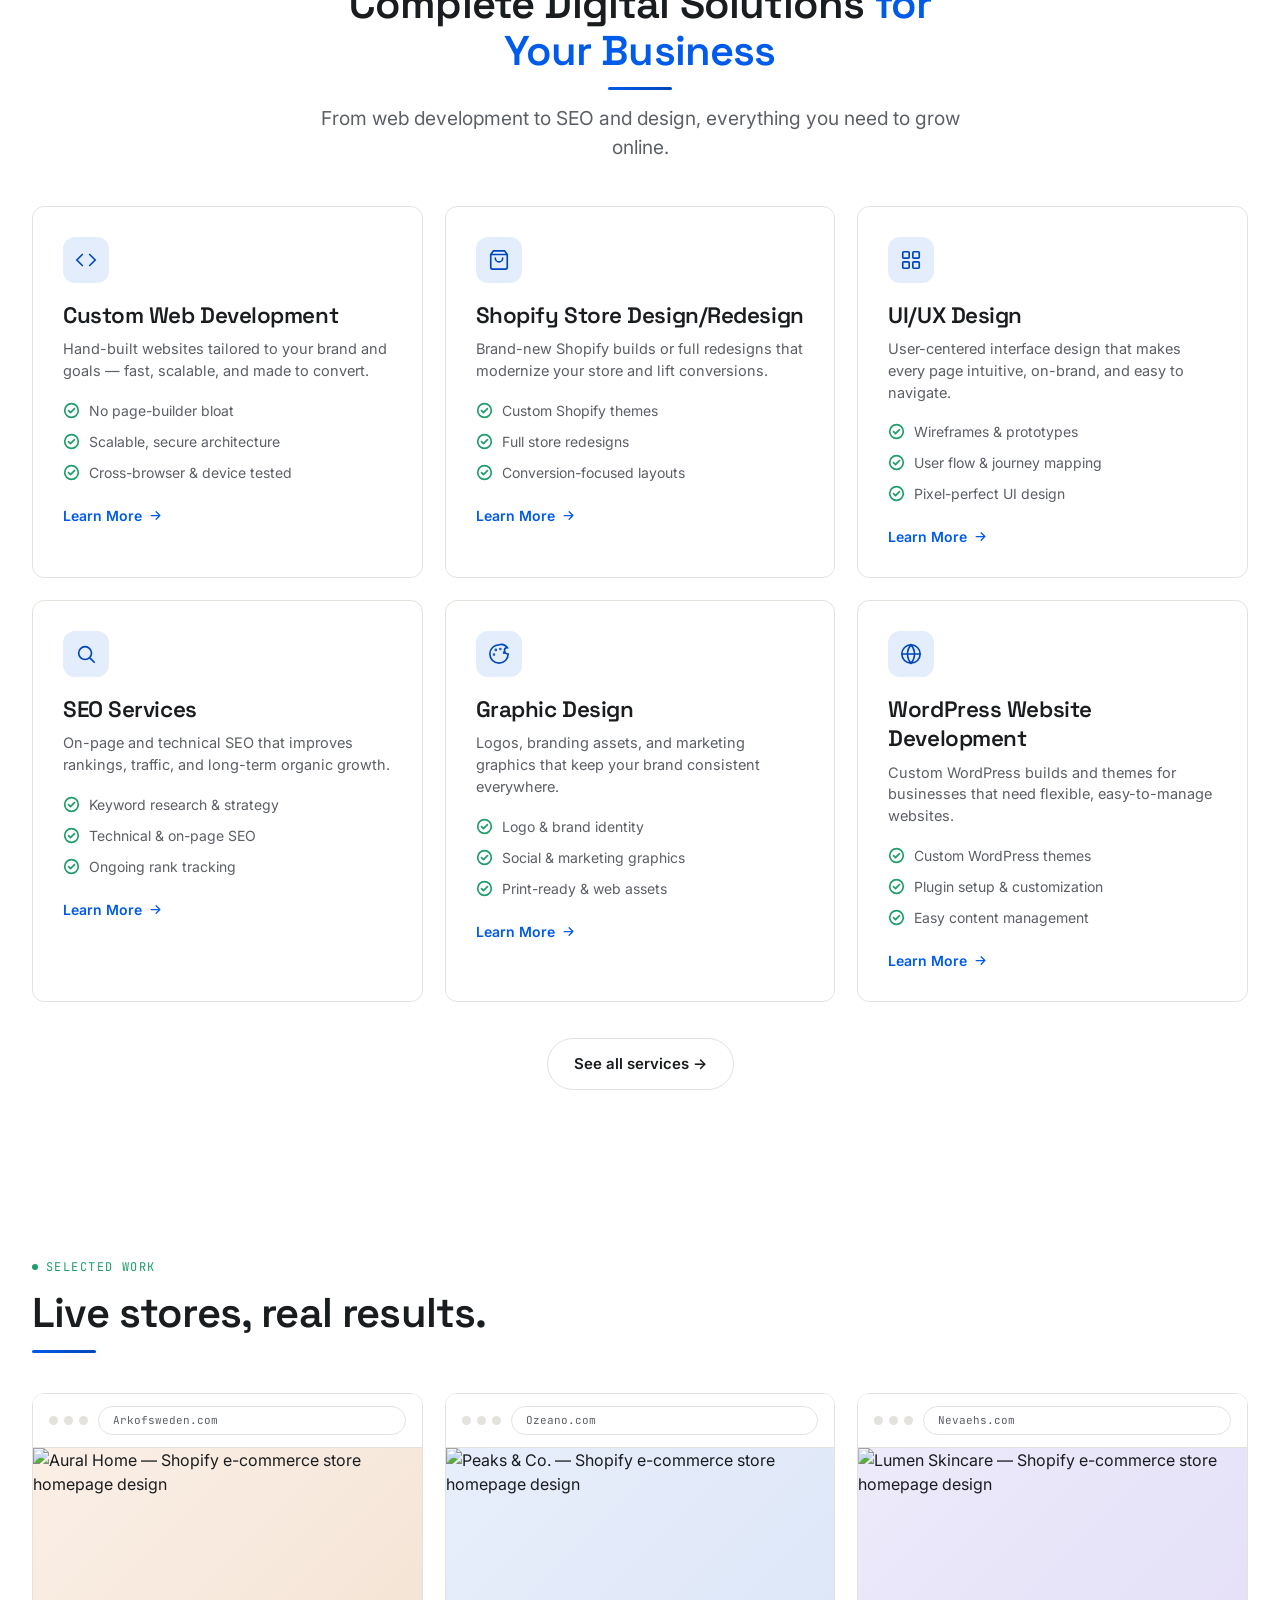
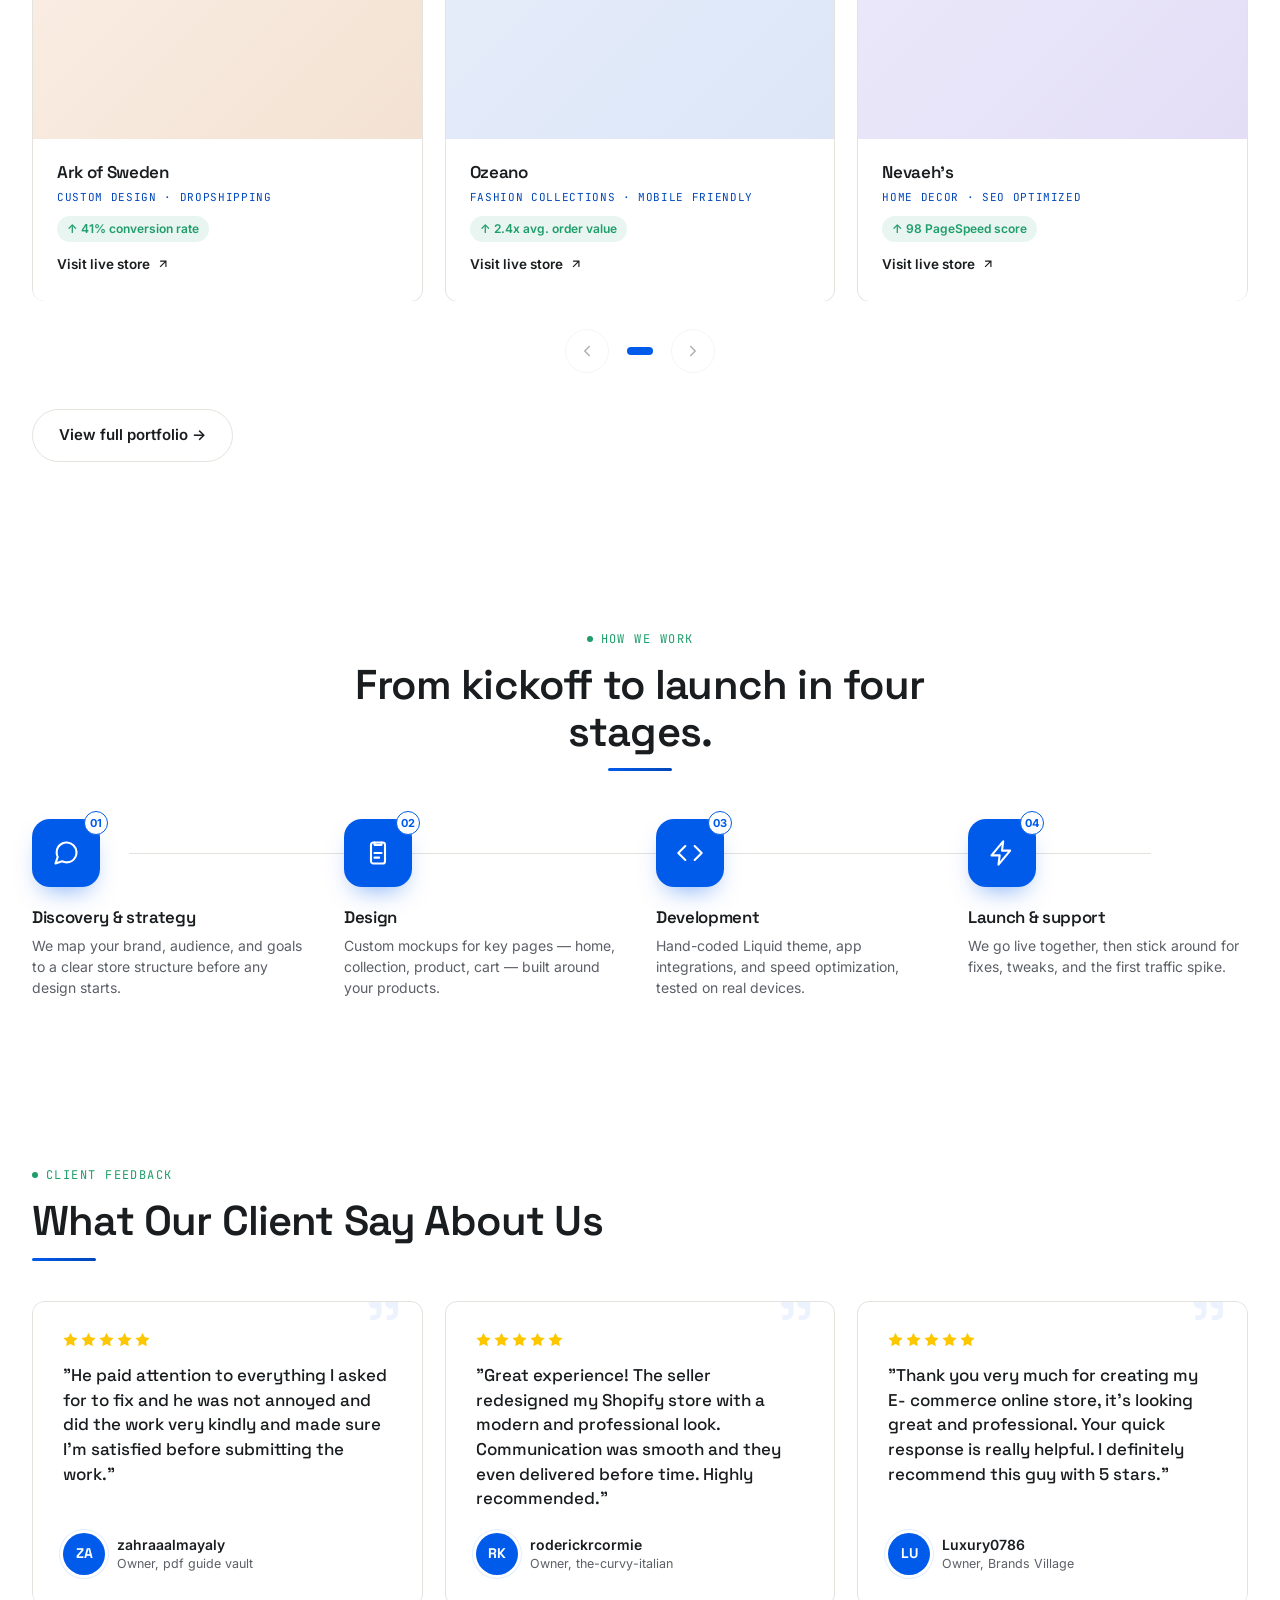
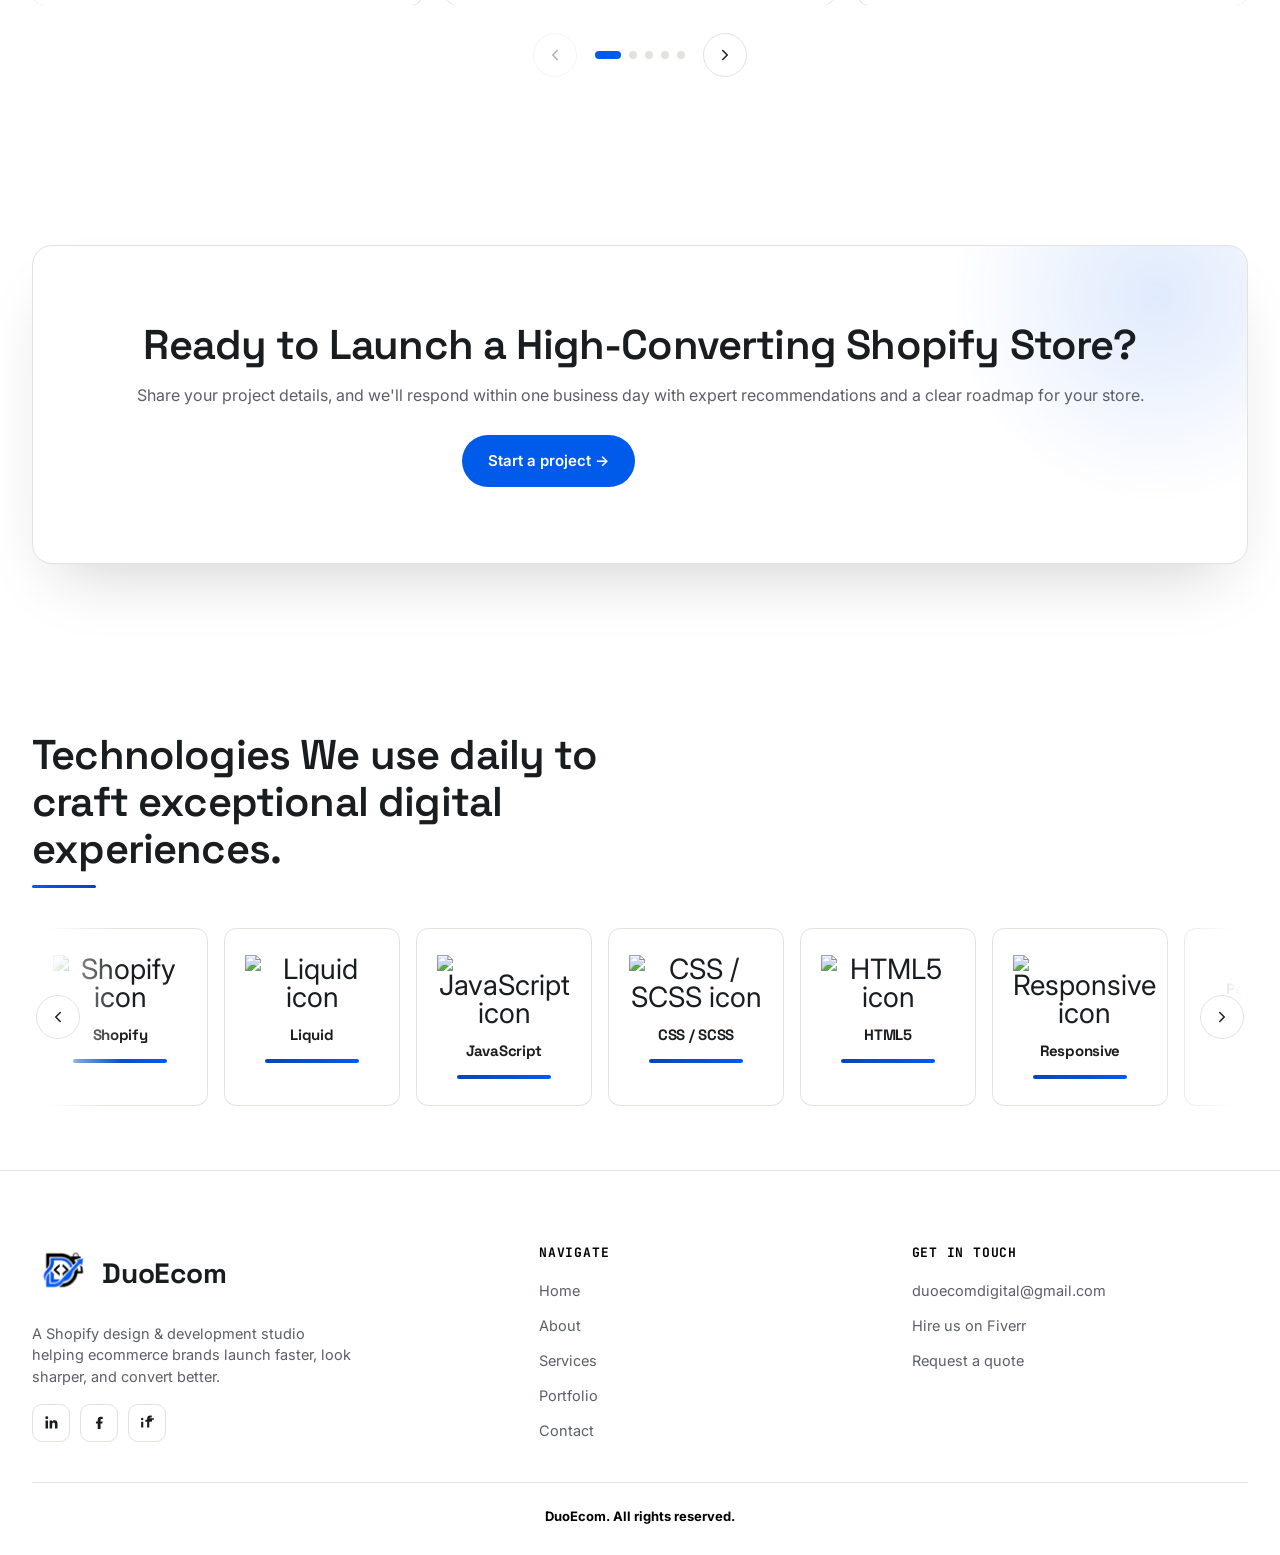
==== commit 83f40b12: "change" ====
--- a/index.html
+++ b/index.html
@@ -165,7 +165,7 @@
       <div class="hero-stats hero-stats-cards">
         <div class="hero-stat stat-card">
           <span class="stat-icon"><svg viewBox="0 0 24 24" fill="none" stroke="var(--accent)" stroke-width="1.8" stroke-linecap="round" stroke-linejoin="round"><path d="M3 9l1.5-5h15L21 9"/><path d="M3 9a2 2 0 0 0 4 0 2 2 0 0 0 4 0 2 2 0 0 0 4 0 2 2 0 0 0 4 0"/><path d="M4 9v10a1 1 0 0 0 1 1h14a1 1 0 0 0 1-1V9"/><path d="M9 21v-6h6v6"/></svg></span>
-          <span class="num">60+</span><span class="label">Stores Shipped</span>
+          <span class="num">200+</span><span class="label">Stores Shipped</span>
         </div>
         <div class="hero-stat stat-card">
           <span class="stat-icon"><svg viewBox="0 0 24 24" fill="none" stroke="var(--accent)" stroke-width="1.8" stroke-linecap="round" stroke-linejoin="round"><path d="M12 2l2.9 6 6.6.9-4.8 4.6 1.1 6.5L12 17l-5.8 3 1.1-6.5L2.5 8.9l6.6-.9z"/></svg></span>
@@ -191,7 +191,7 @@
         <h2>The Face Behind <span style="color:var(--accent);">DuoEcom</span></h2>
         <p class="ceo-name">Aliyan Yousaf</p>
         <p class="ceo-role">Founder &amp; CEO, DuoEcom</p>
-        <p class="lead ceo-bio">I started DuoEcom to help ambitious brands get a store that actually looks and performs like a premium business — not a generic template. Over the last 5+ years I've designed, built, and optimized 60+ Shopify stores, working directly with founders to turn slow, cluttered storefronts into fast, high-converting experiences.</p>
+        <p class="lead ceo-bio">I started DuoEcom to help ambitious brands get a store that actually looks and performs like a premium business — not a generic template. Over the last 5+ years I've designed, built, and optimized 200+ Shopify stores, working directly with founders to turn slow, cluttered storefronts into fast, high-converting experiences.</p>
 
         <div class="ceo-skills">
           <span class="ceo-skill-pill">
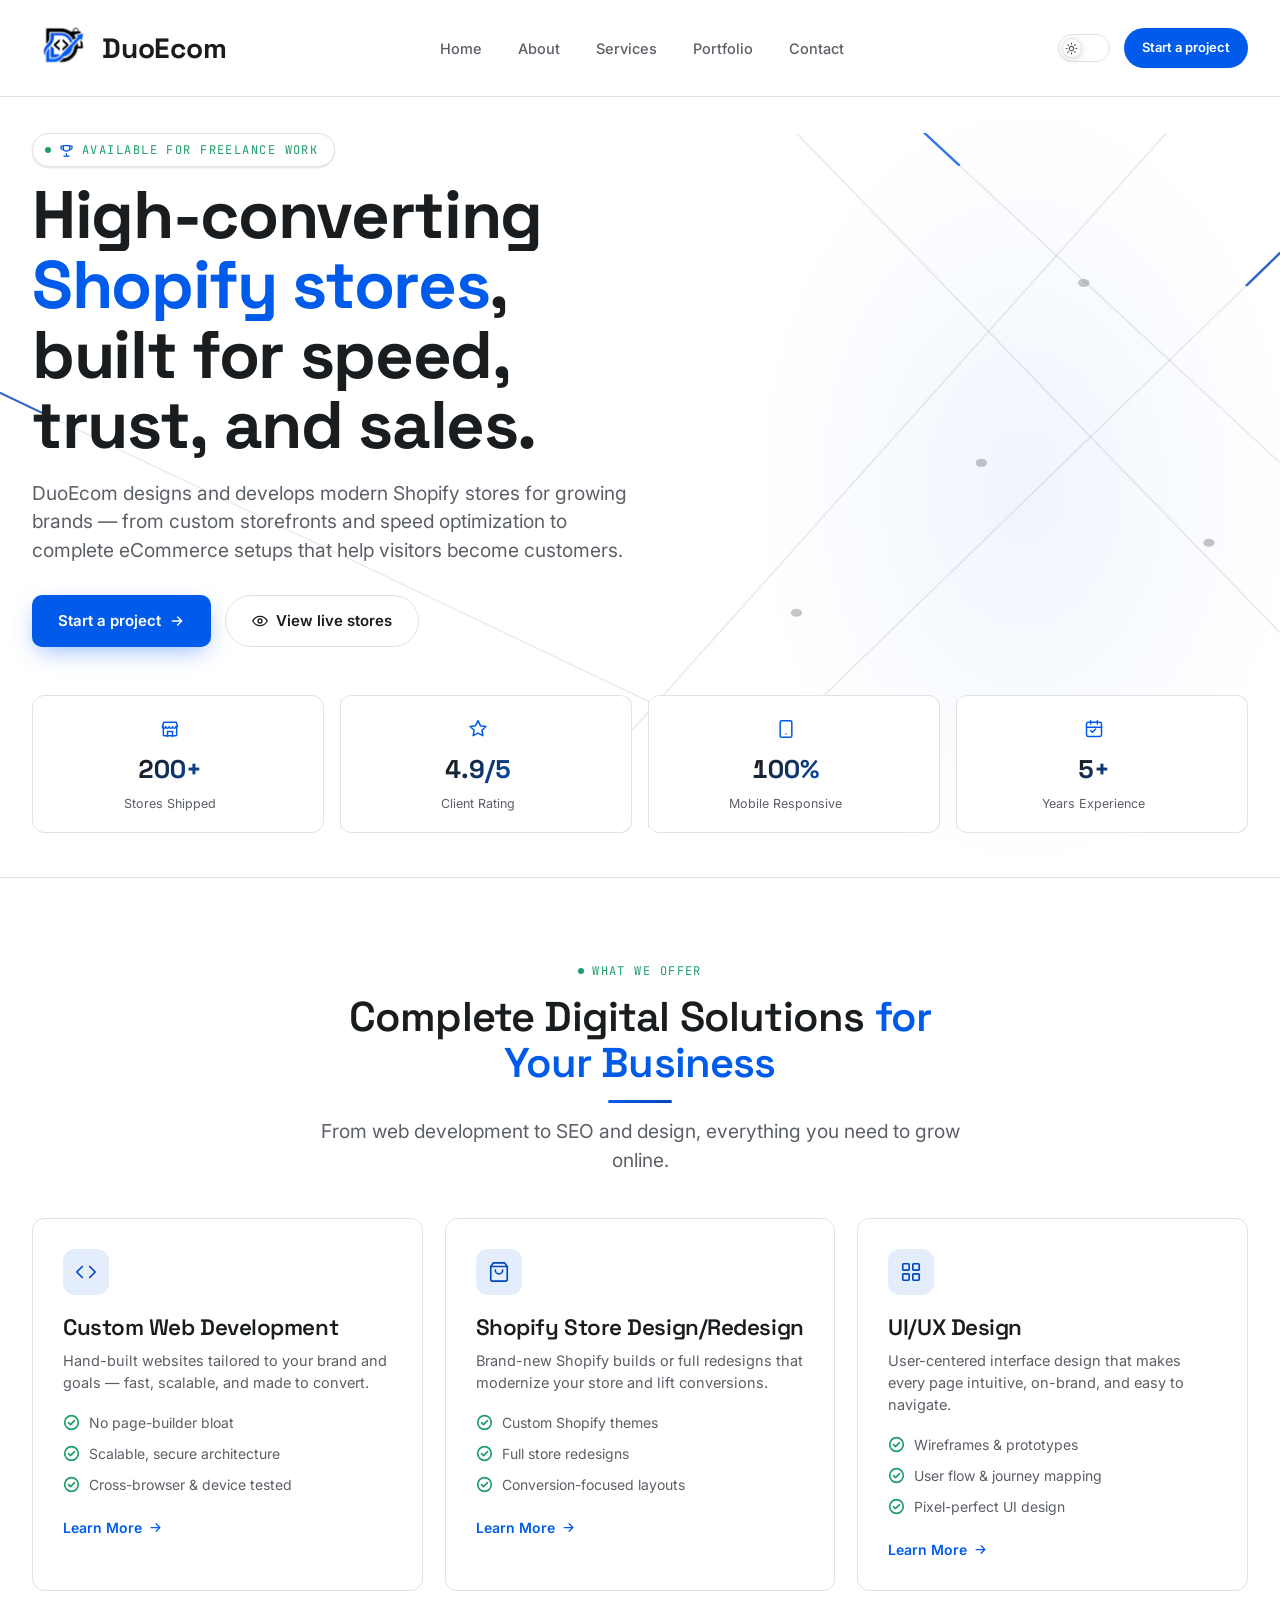
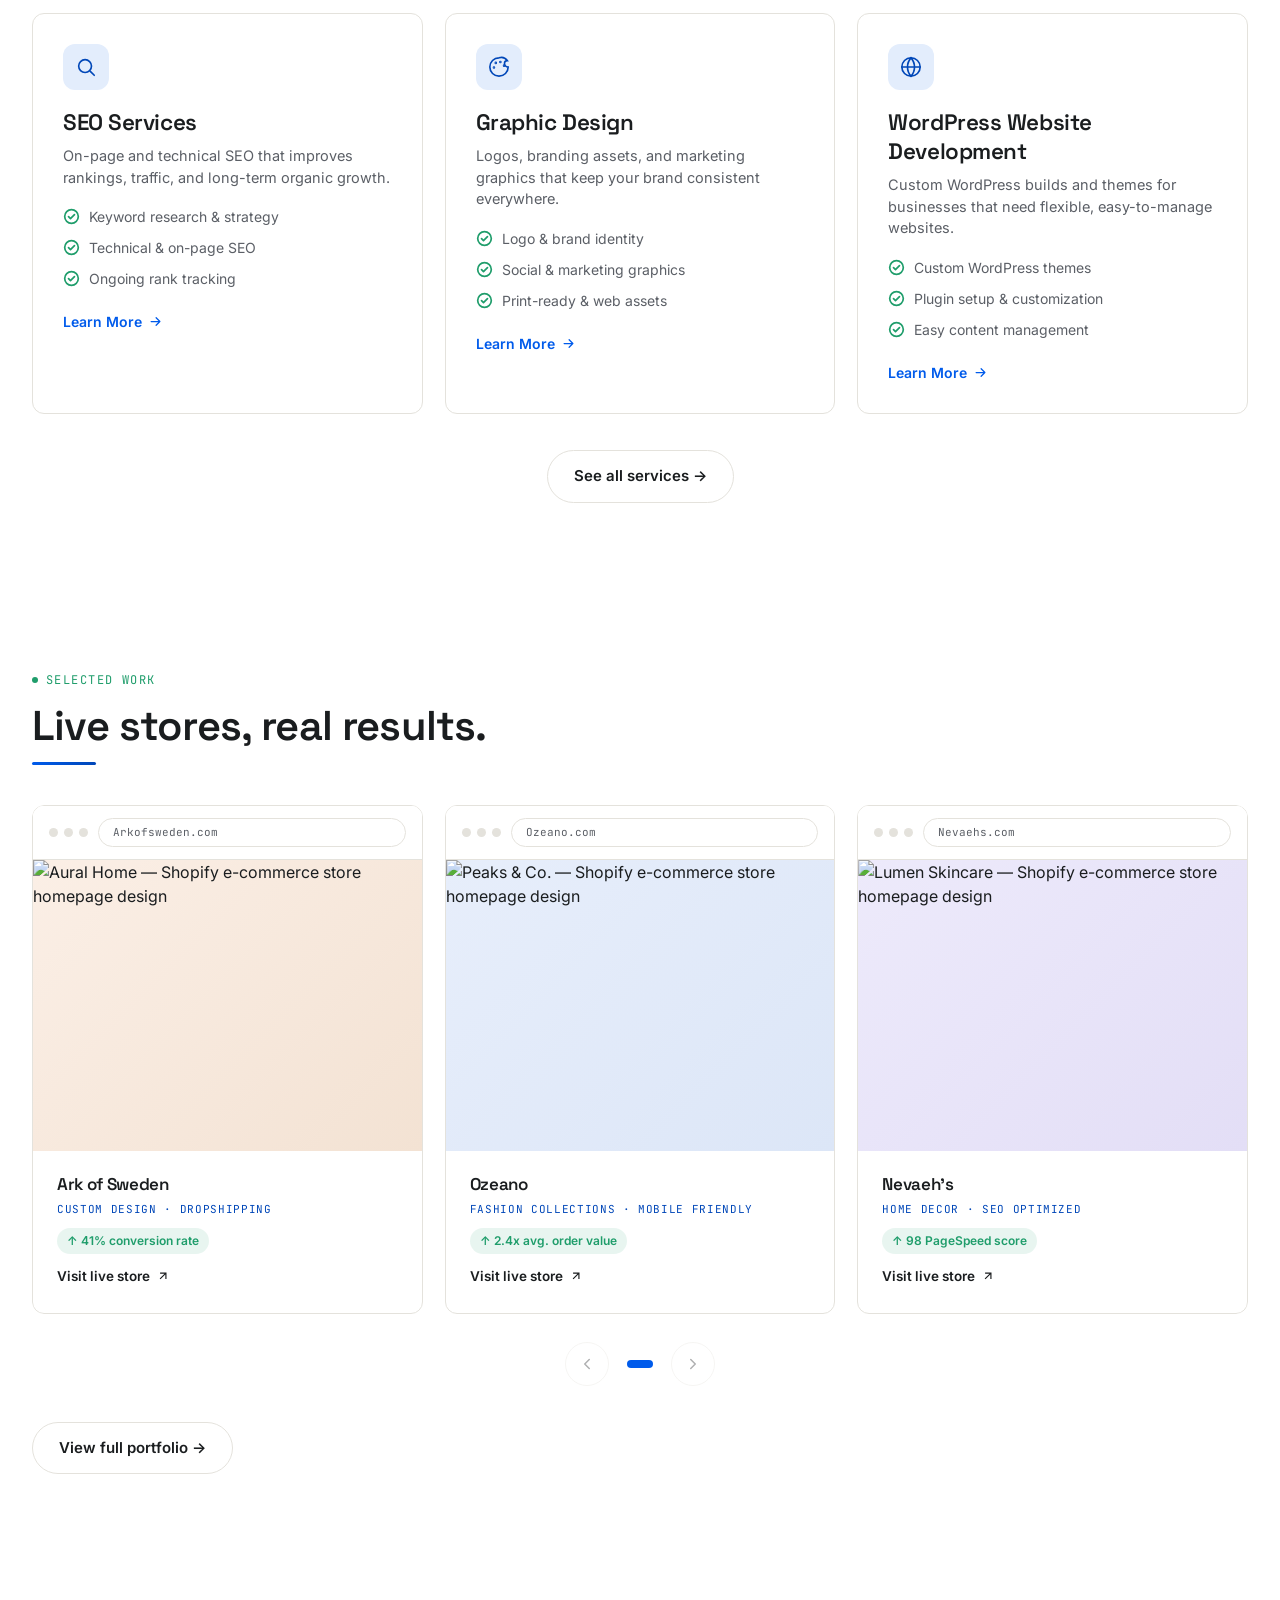
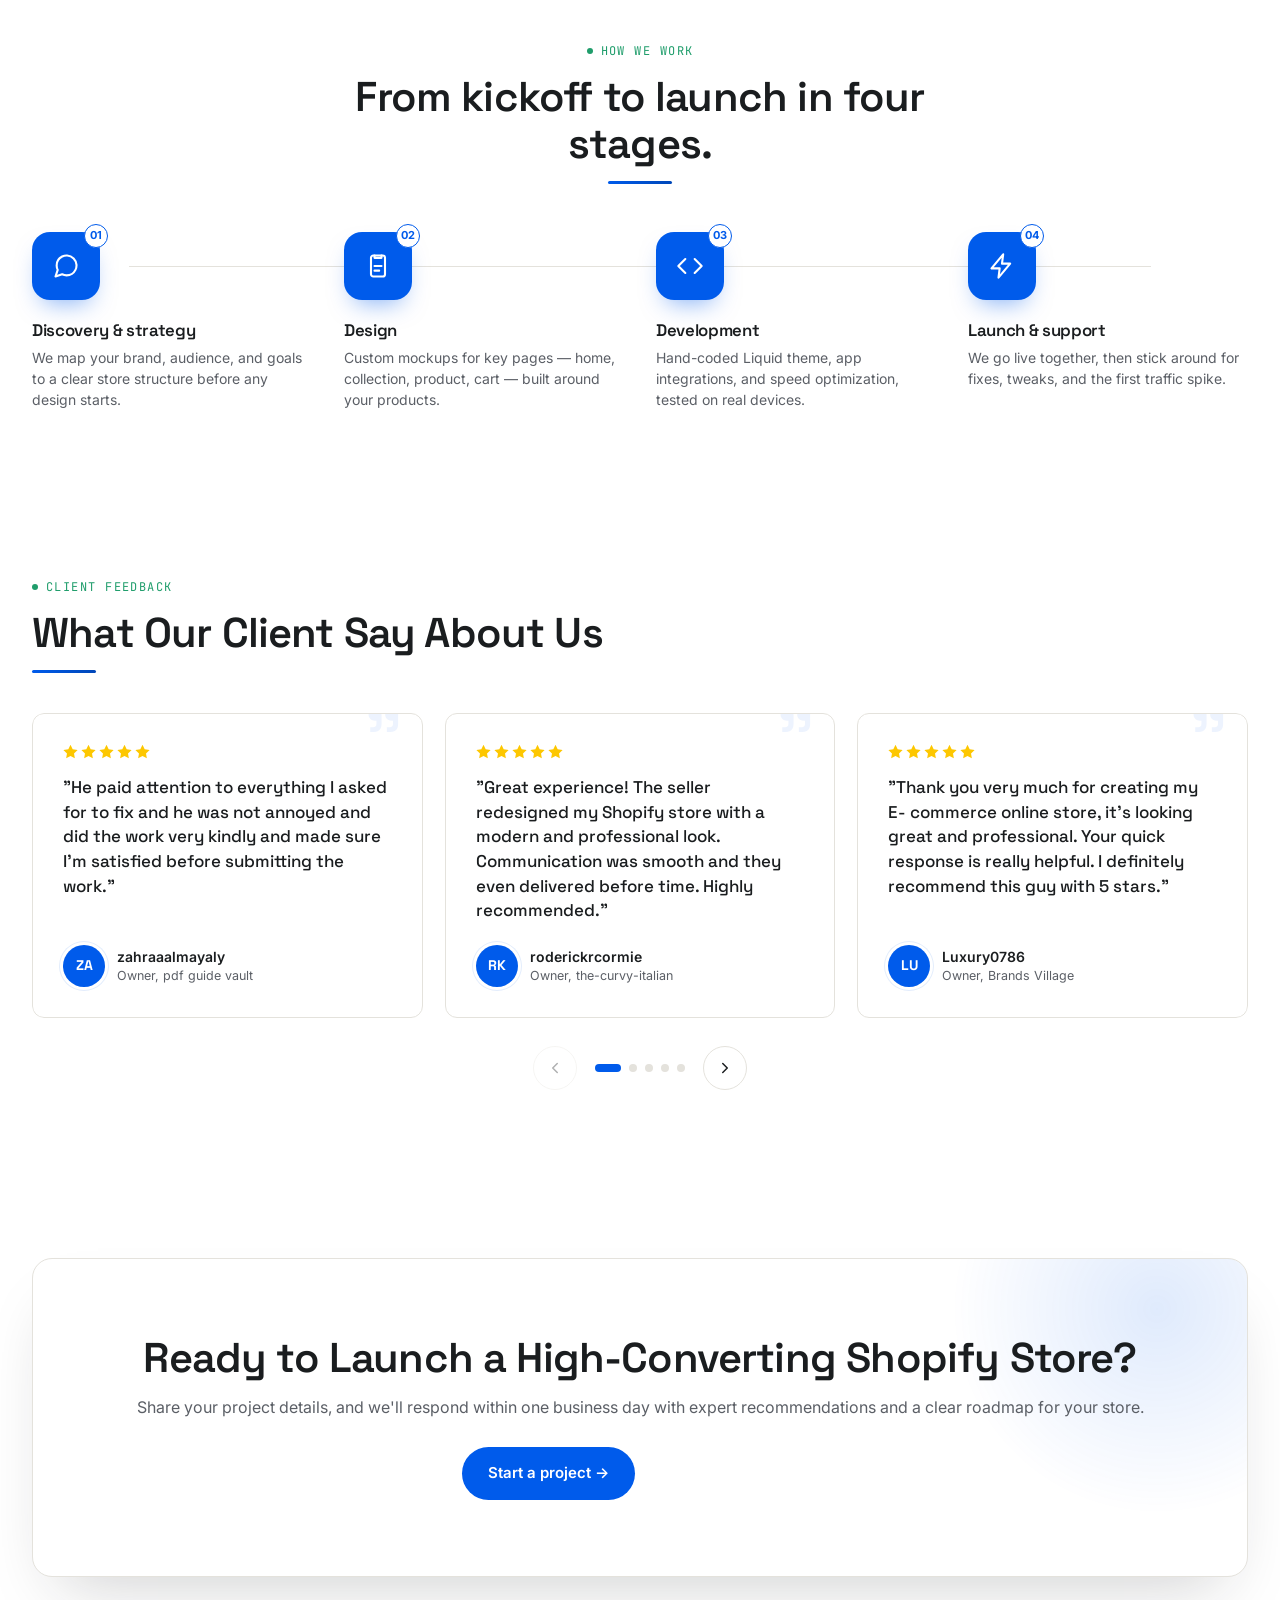
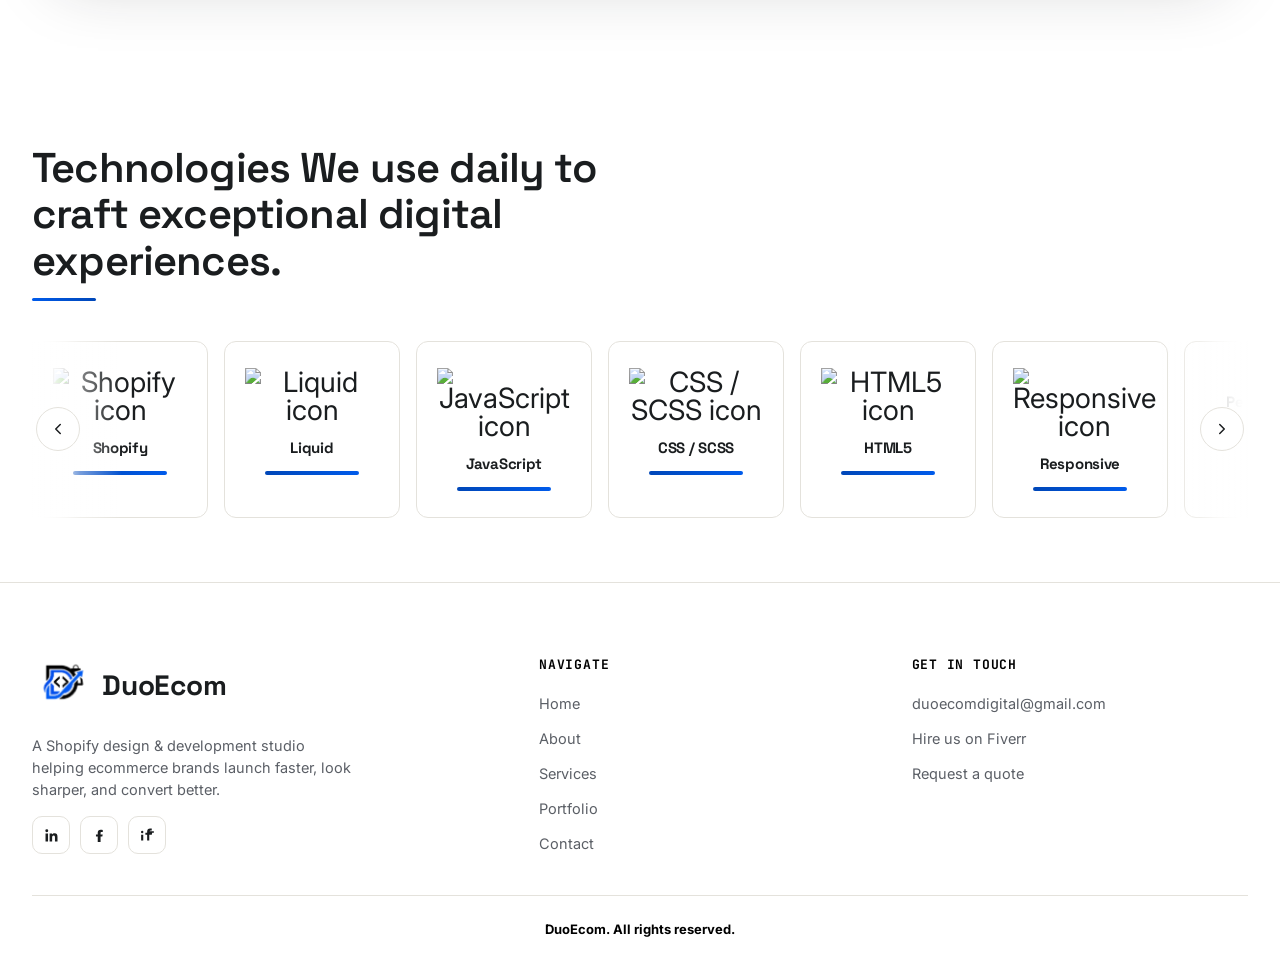
==== commit fab154bb: "first commit" ====
--- a/index.html
+++ b/index.html
@@ -184,7 +184,7 @@
   </section>
 
   <!-- ============ MEET THE CEO ============ -->
-  <section class="section container ceo-section">
+  <!-- <section class="section container ceo-section">
     <div class="ceo-grid">
       <div class="ceo-content reveal reveal-left">
         <p class="eyebrow">Meet the founder</p>
@@ -234,7 +234,7 @@
         </div>
       </div>
     </div>
-  </section>
+  </section> -->
 
   <!-- ============ WHAT WE OFFER ============ -->
   <section class="section container offer-section">
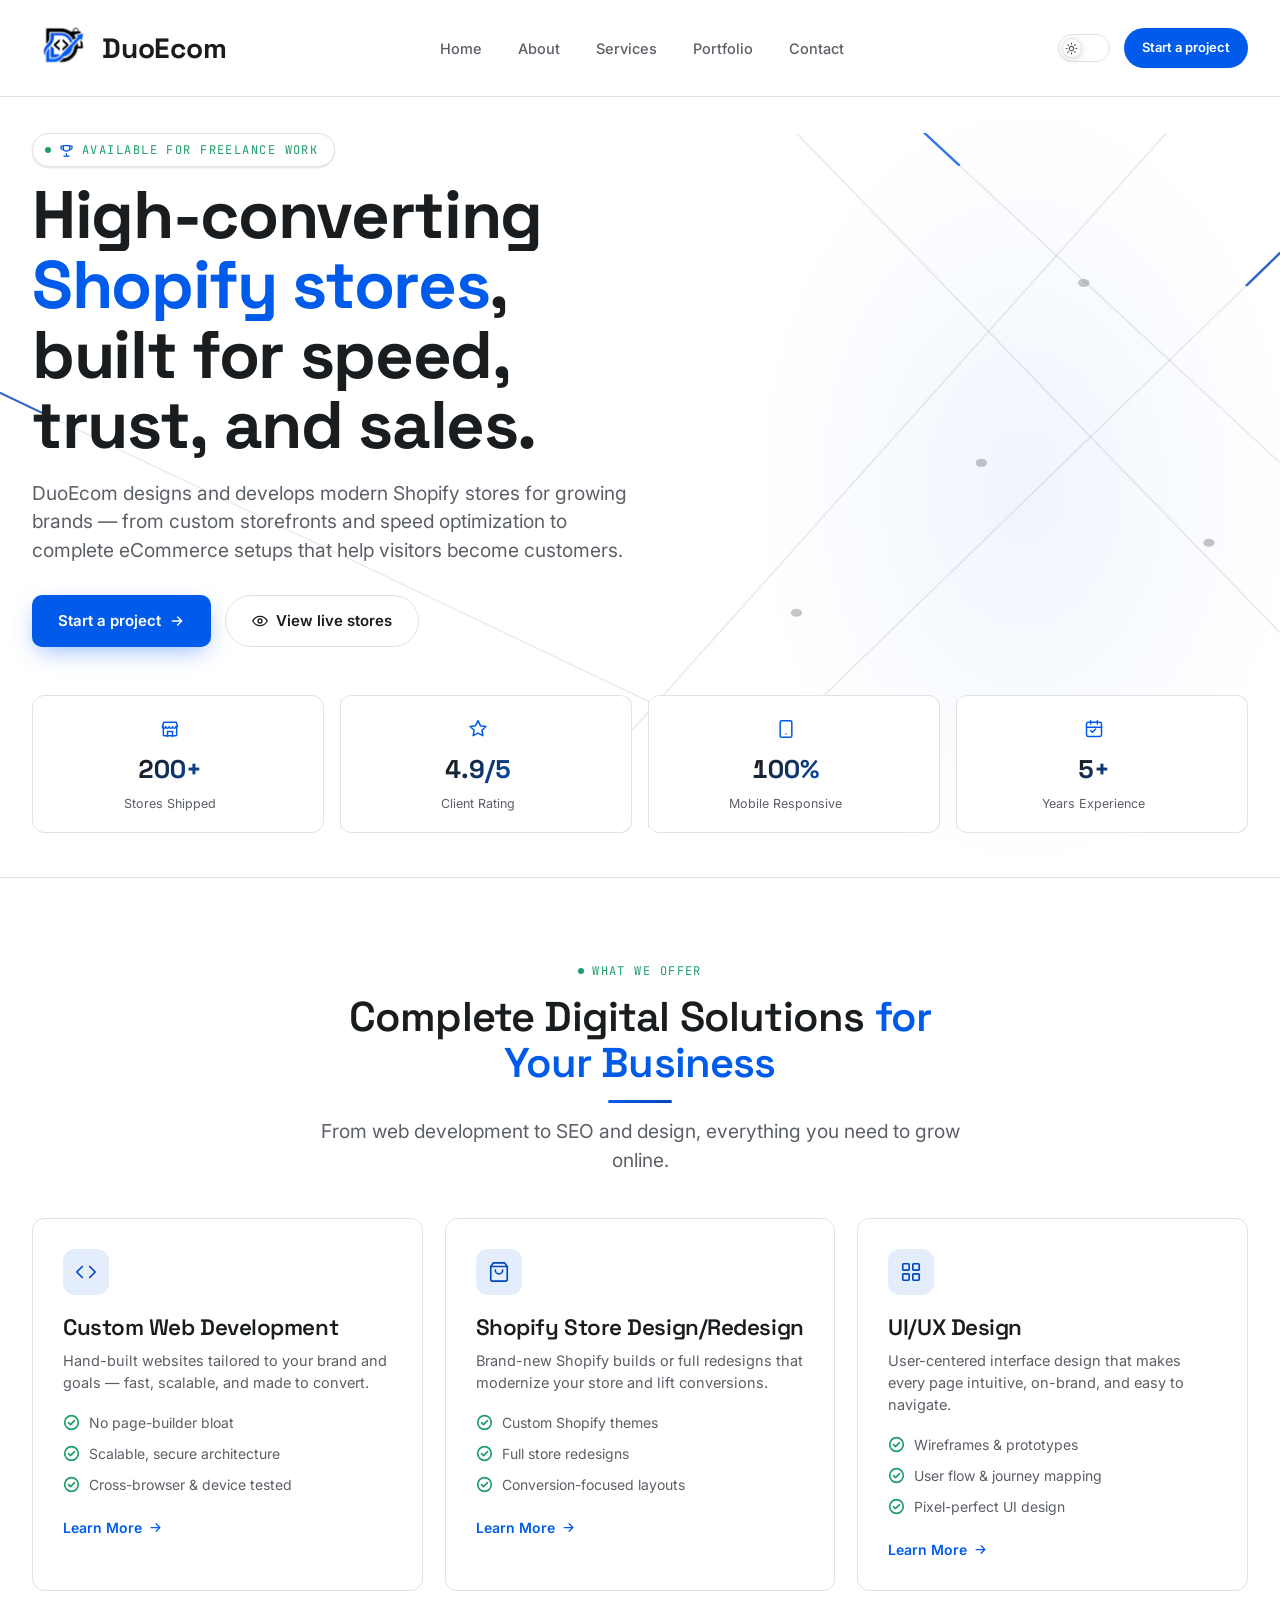
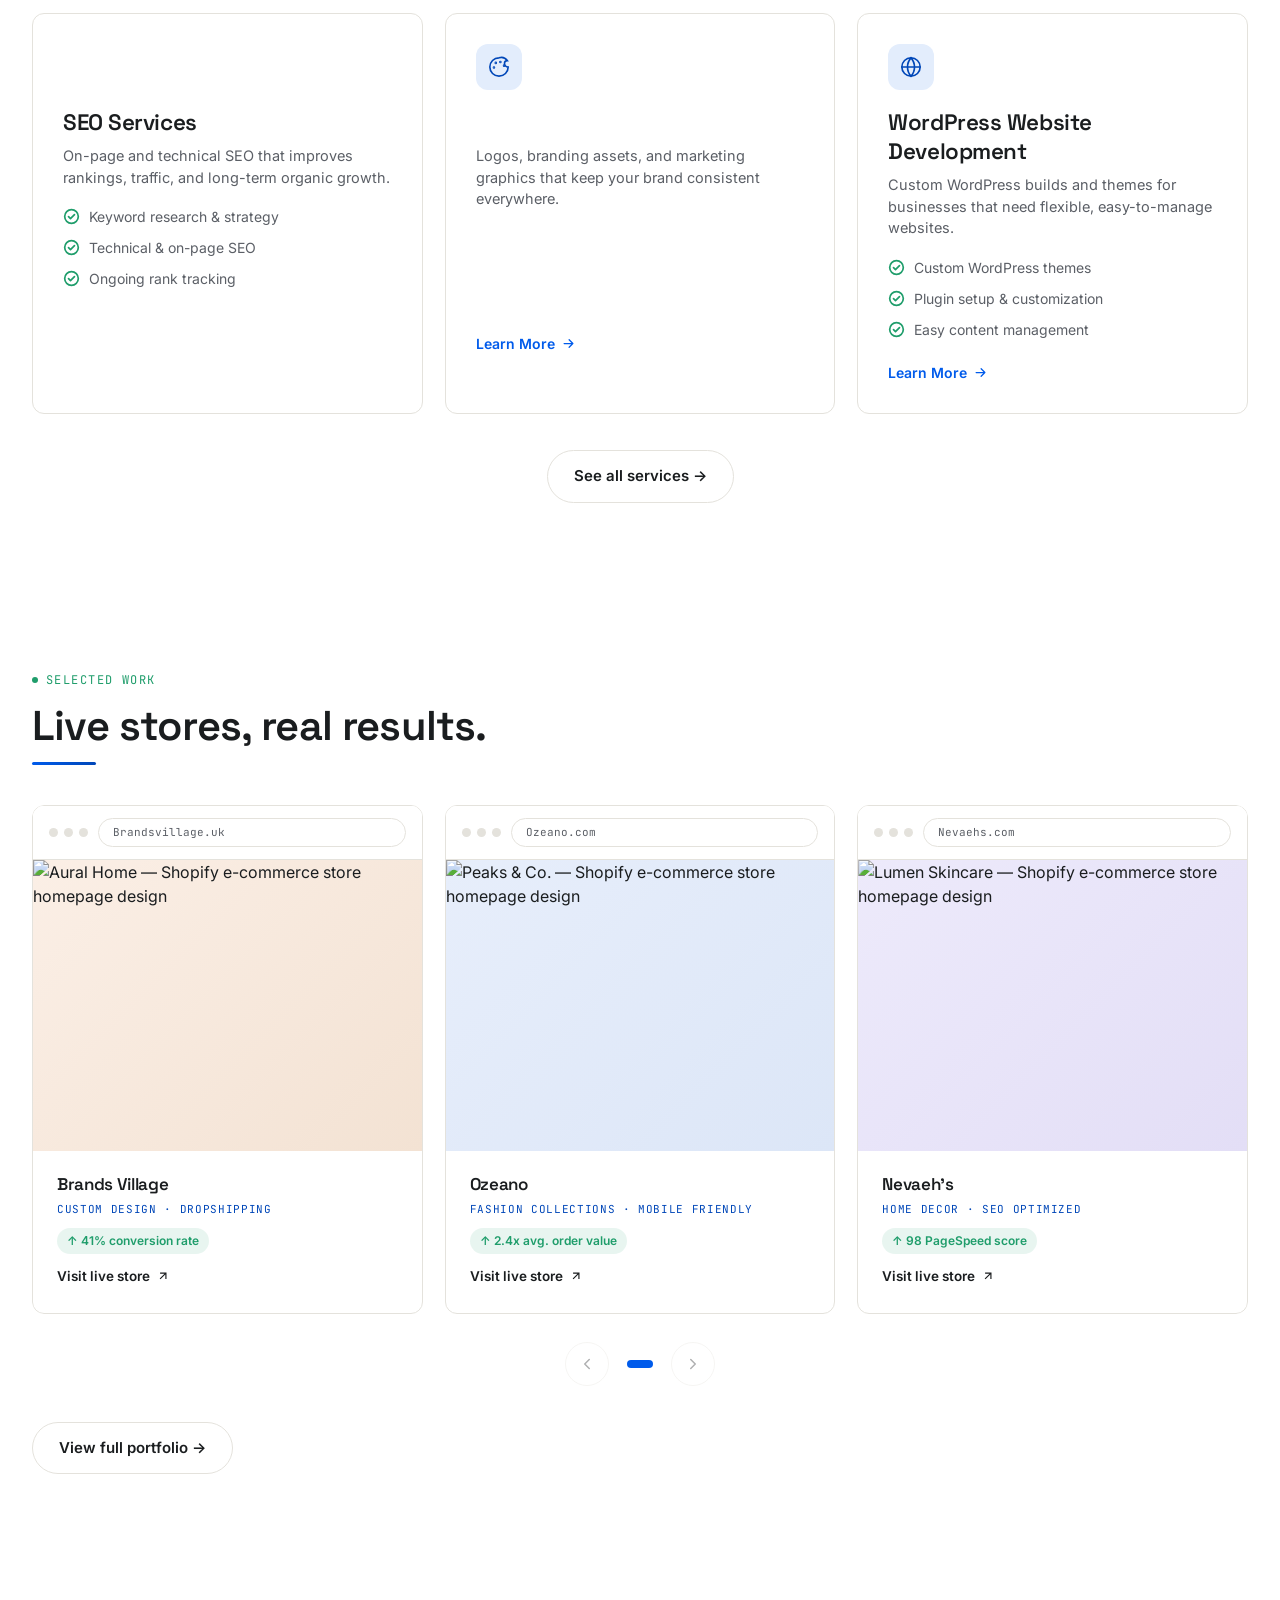
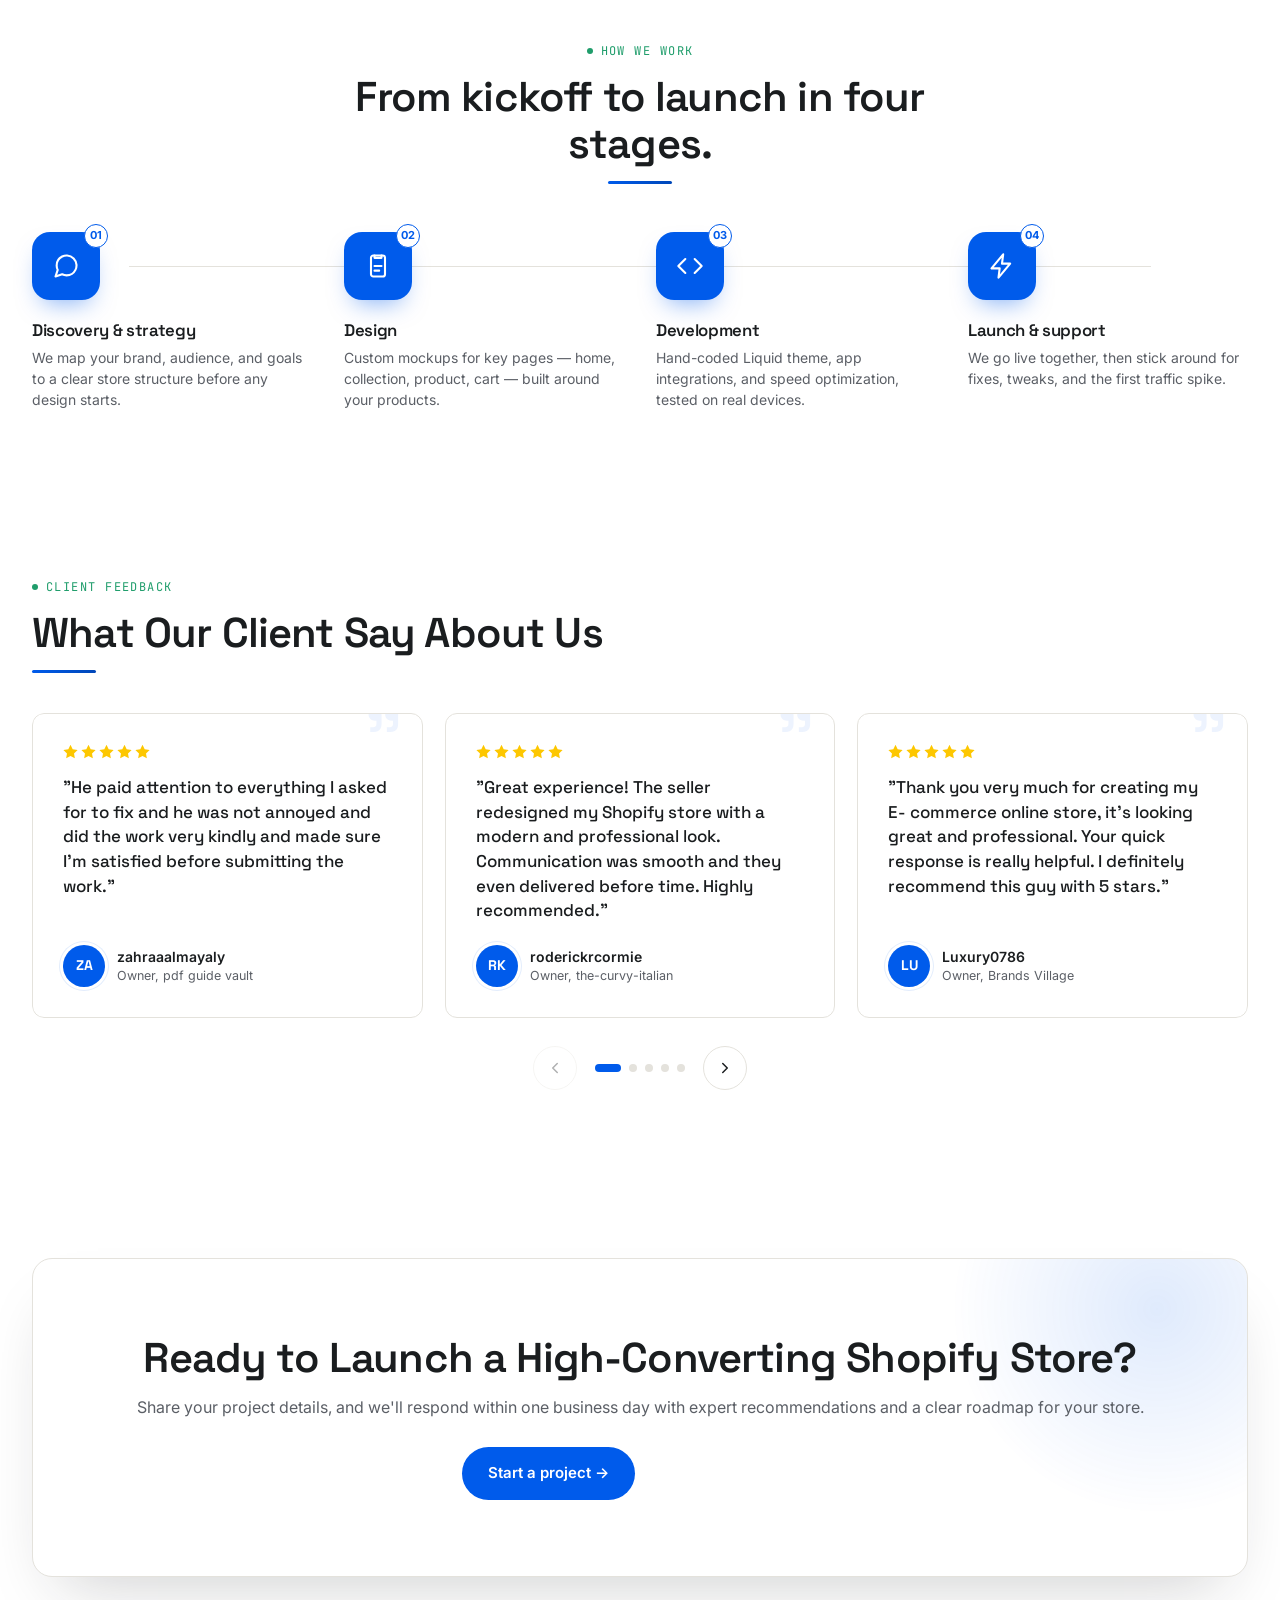
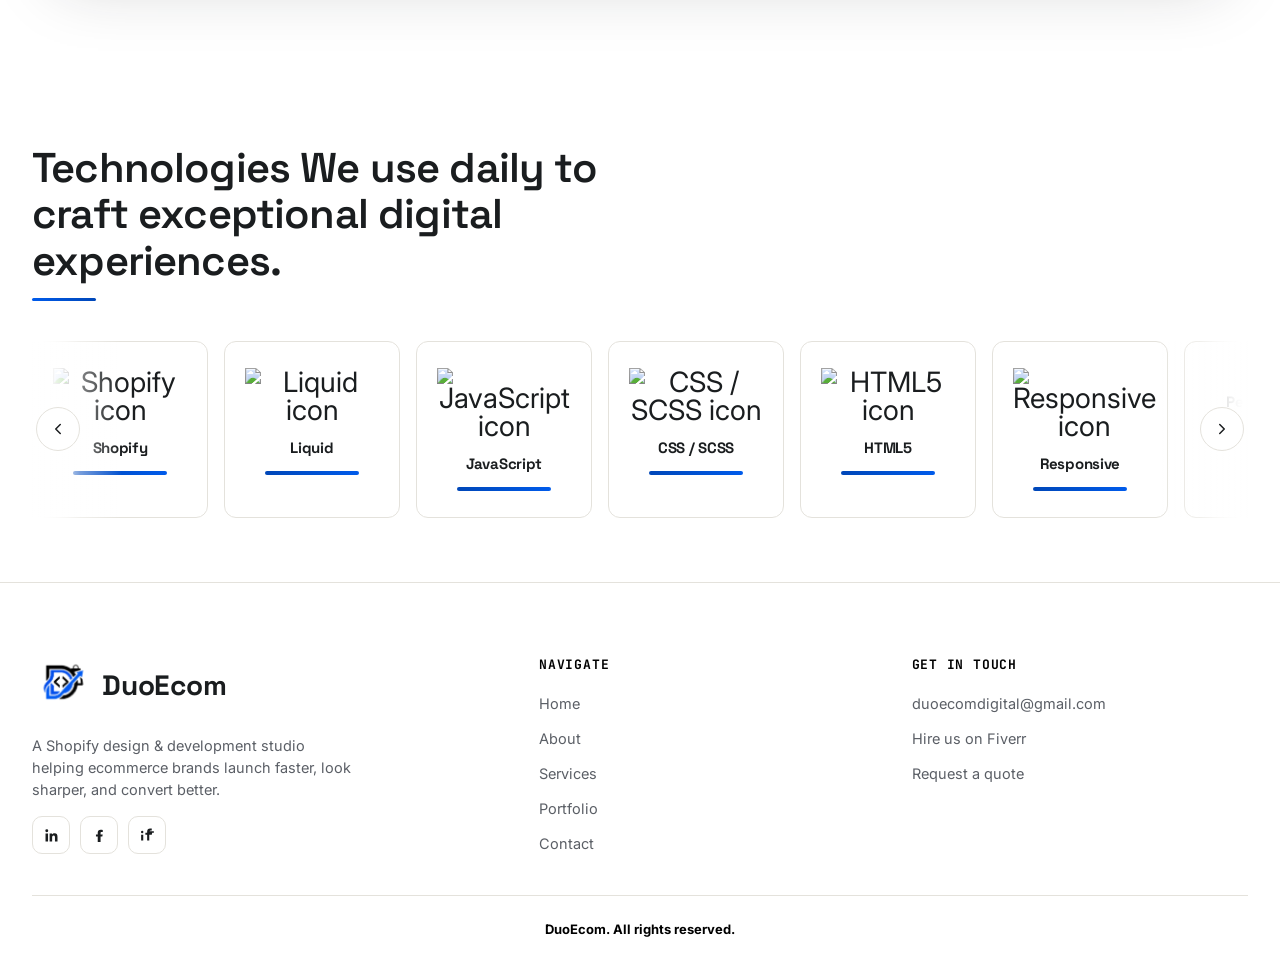
==== commit ab635c74: "first commit" ====
--- a/index.html
+++ b/index.html
@@ -363,25 +363,25 @@
               <div class="store-frame">
                 <div class="store-frame-bar">
                   <div class="store-frame-dots"><span></span><span></span><span></span></div>
-                  <div class="store-frame-url">Arkofsweden.com</div>
+                  <div class="store-frame-url">Brandsvillage.uk</div>
                 </div>
                 <button type="button" class="store-frame-body reveal-img lightbox-trigger" style="background:linear-gradient(135deg,#FBEFE6,#F3E2D3);"
-                  data-lightbox-src="./images/work1.png"
-                  data-lightbox-title="Ark of Sweden"
+                  data-lightbox-src="./images/work4.png"
+                  data-lightbox-title="Brands Village"
                   data-lightbox-cat="Clothing store · Dropshipping"
                   data-lightbox-chip="↑ 41% conversion rate"
                   aria-label="Open Arkofsweden store preview">
-                  <img src="./images/work1.jpg" alt="Aural Home — Shopify e-commerce store homepage design" width="800" height="500" loading="lazy" />
+                  <img src="./images/work4.jpg" alt="Aural Home — Shopify e-commerce store homepage design" width="800" height="500" loading="lazy" />
                   <span class="lightbox-hint">
                     <svg viewBox="0 0 24 24" fill="none" stroke="currentColor" stroke-width="2" stroke-linecap="round" stroke-linejoin="round"><path d="M15 3h6v6M9 21H3v-6M21 3l-7 7M3 21l7-7"/></svg>
                   </span>
                 </button>
               </div>
               <div class="portfolio-meta">
-                <div class="row"><h3 style="font-size:17px;">Ark of Sweden</h3></div>
+                <div class="row"><h3 style="font-size:17px;">Brands Village</h3></div>
                 <p class="cat">Custom Design · Dropshipping</p>
                 <span class="result-chip">↑ 41% conversion rate</span><br>
-                <a href="https://arkofsweden.com/" target="_blank" rel="noopener" class="portfolio-link">Visit live store <svg viewBox="0 0 24 24" fill="none" stroke="currentColor" stroke-width="2"><path d="M7 17L17 7M7 7h10v10"/></svg></a>
+                <a href="https://brandsvillage-2.myshopify.com" target="_blank" rel="noopener" class="portfolio-link">Visit live store <svg viewBox="0 0 24 24" fill="none" stroke="currentColor" stroke-width="2"><path d="M7 17L17 7M7 7h10v10"/></svg></a>
               </div>
             </div>
 
